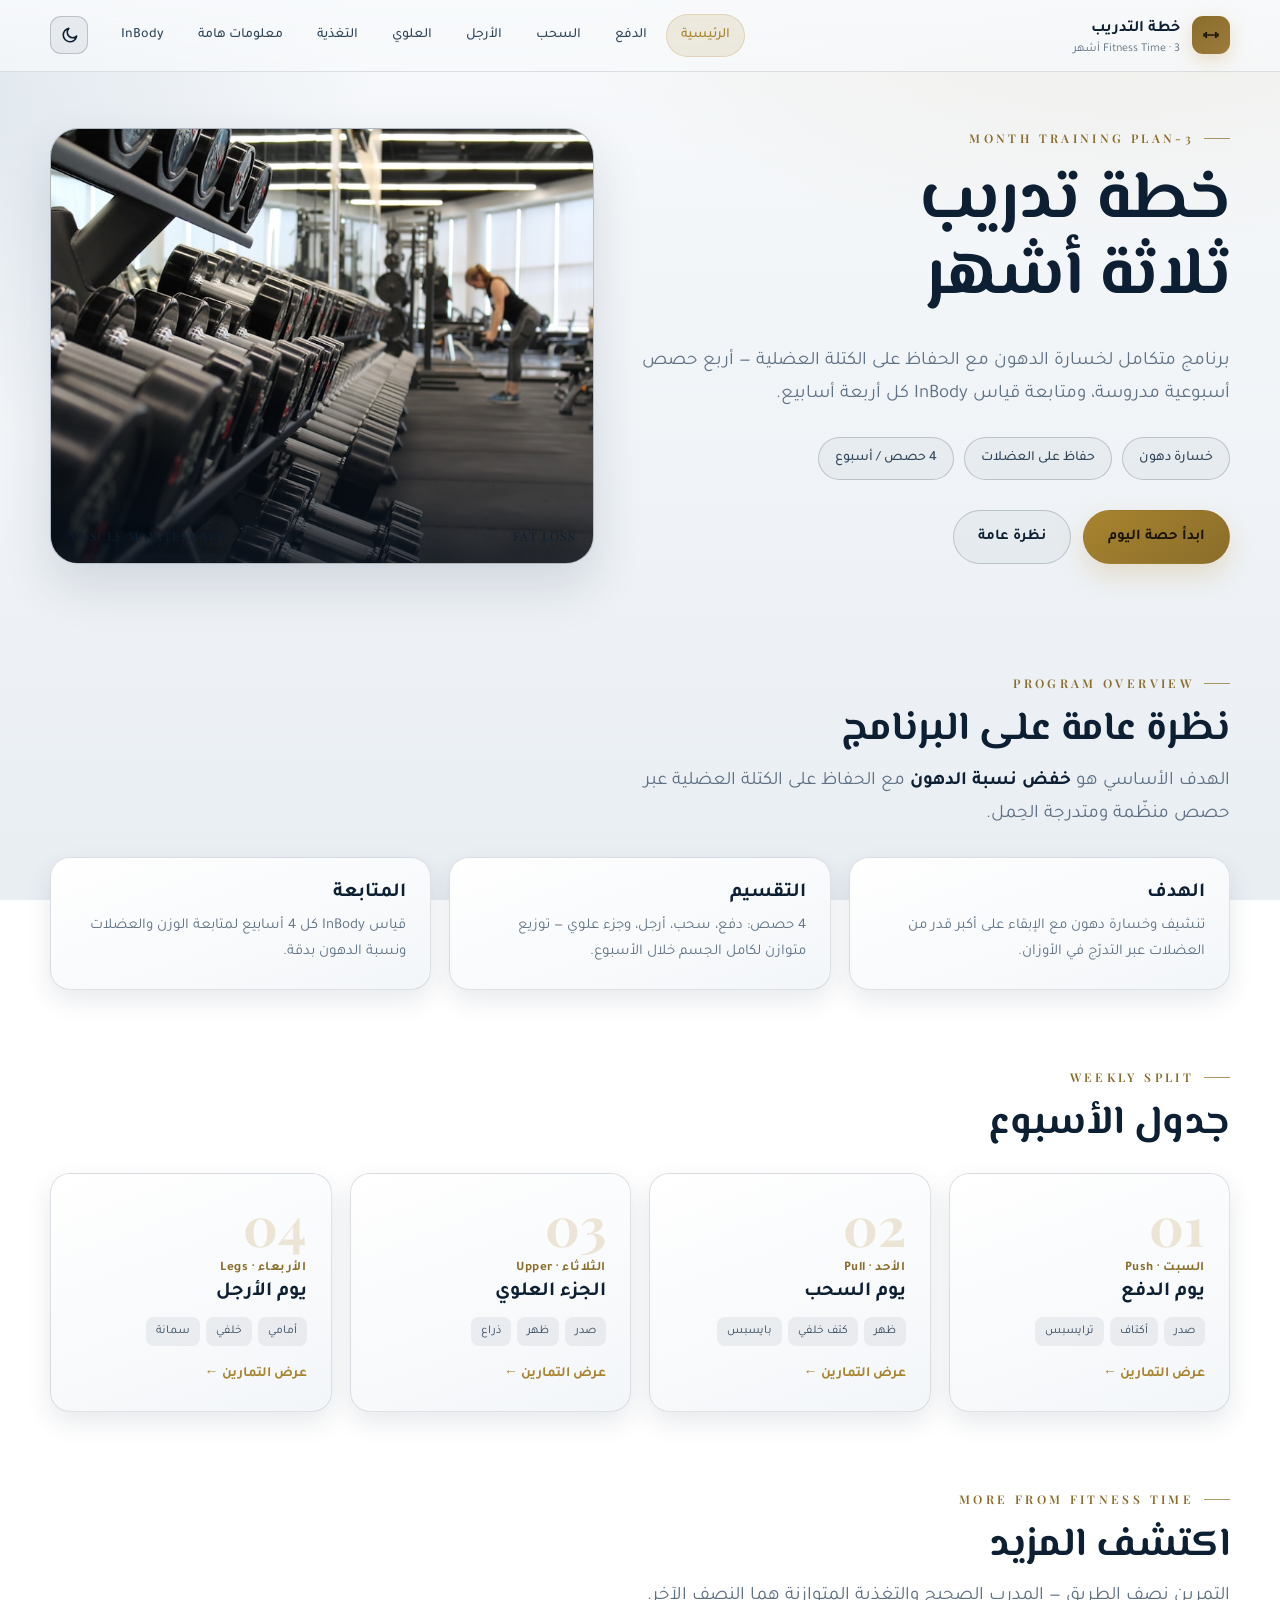
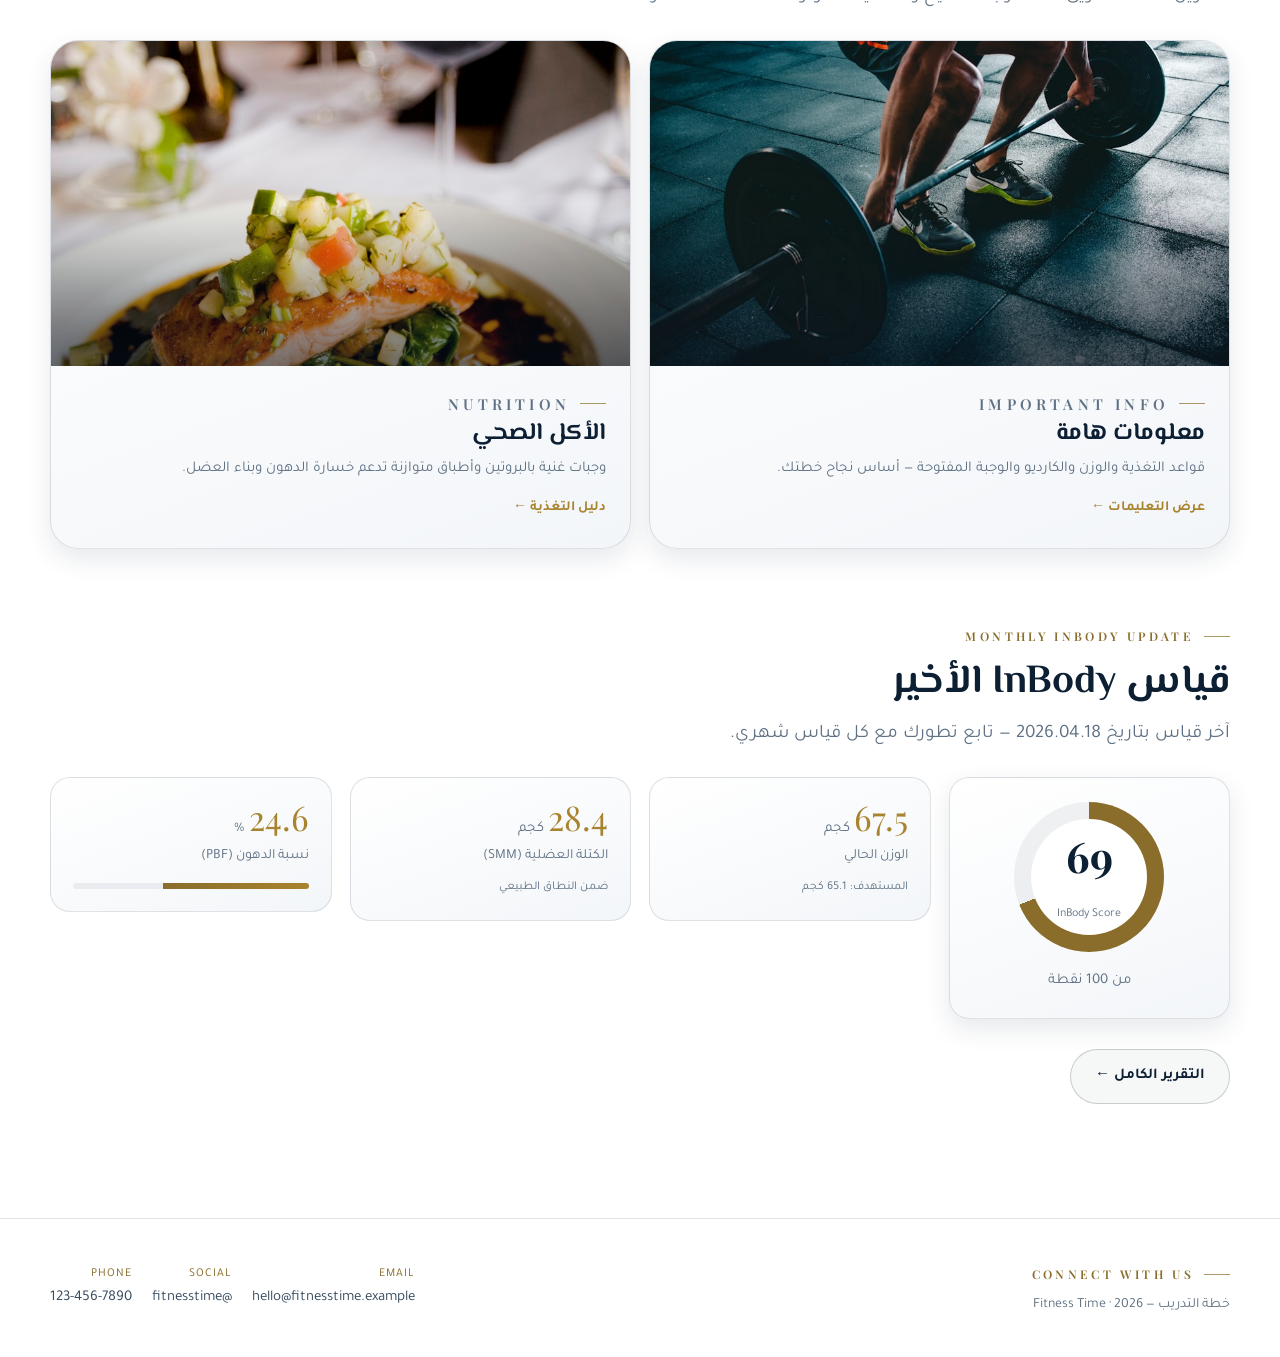
==== index.html @ 08c5e042 "Replace instructors page with "Important Info" + manual InBody entry - Remove instructors.html; add " ====
<!DOCTYPE html>
<html lang="ar" dir="rtl">
<head>
  <meta charset="UTF-8">
  <meta name="viewport" content="width=device-width, initial-scale=1.0">
  <title>خطة التدريب — 3 أشهر | Fitness Time</title>
  <meta name="description" content="خطة تدريب 3 أشهر لخسارة الدهون والحفاظ على العضلات — بوش، بُل، أرجل، علوي، مع متابعة InBody.">
  <meta name="theme-color" content="#0b1a2b">
  <link rel="icon" href="assets/icon.svg" type="image/svg+xml">
  <link rel="manifest" href="manifest.webmanifest">
  <link rel="apple-touch-icon" href="assets/icon.svg">
  <script>try{var t=JSON.parse(localStorage.getItem('theme'));if(t)document.documentElement.dataset.theme=t;}catch(e){}</script>
  <link rel="stylesheet" href="assets/styles.css">
</head>
<body>
  <!-- nav -->
  <header class="nav">
    <div class="wrap nav-in">
      <a class="brand" href="index.html">
        <span class="mark">
          <svg width="22" height="22" viewBox="0 0 512 512" fill="currentColor"><rect x="78" y="216" width="40" height="80" rx="12"/><rect x="122" y="186" width="44" height="140" rx="14"/><rect x="346" y="186" width="44" height="140" rx="14"/><rect x="394" y="216" width="40" height="80" rx="12"/><rect x="166" y="240" width="180" height="32" rx="16"/></svg>
        </span>
        <span>خطة التدريب<small>Fitness Time · 3 أشهر</small></span>
      </a>
      <nav class="nav-links">
        <a href="index.html">الرئيسية</a>
        <a href="push.html">الدفع</a>
        <a href="pull.html">السحب</a>
        <a href="legs.html">الأرجل</a>
        <a href="upper.html">العلوي</a>
        <a href="nutrition.html">التغذية</a>
        <a href="info.html">معلومات هامة</a>
        <a href="inbody.html">InBody</a>
      </nav>
      <button class="theme-toggle" id="themeToggle" type="button" aria-label="تبديل الوضع"></button>
    </div>
  </header>

  <!-- hero / cover -->
  <main>
    <section class="hero wrap">
      <div class="hero-grid">
        <div class="hero-copy" data-reveal>
          <p class="eyebrow">3-Month Training Plan</p>
          <h1 class="display">خطة تدريب<br>ثلاثة أشهر</h1>
          <p class="lead">برنامج متكامل لخسارة الدهون مع الحفاظ على الكتلة العضلية — أربع حصص أسبوعية مدروسة، ومتابعة قياس InBody كل أربعة أسابيع.</p>
          <div class="hero-tags">
            <span class="tag">خسارة دهون</span>
            <span class="tag">حفاظ على العضلات</span>
            <span class="tag">4 حصص / أسبوع</span>
          </div>
          <div class="hero-cta">
            <a class="btn btn-gold" href="push.html">ابدأ حصة اليوم</a>
            <a class="btn btn-ghost" href="#overview">نظرة عامة</a>
          </div>
        </div>
        <div class="frame photo-frame" data-reveal>
          <img src="assets/img/hero-gym.jpg" alt="صالة الأوزان الحرة" loading="eager" decoding="async">
          <div class="frame-cap"><span>FAT LOSS</span><span>MUSCLE MAINTENANCE</span></div>
        </div>
      </div>
    </section>

    <!-- program overview -->
    <section class="section wrap" id="overview">
      <p class="eyebrow" data-reveal>Program Overview</p>
      <h2 class="section-title" data-reveal>نظرة عامة على البرنامج</h2>
      <p class="lead" data-reveal>الهدف الأساسي هو <b style="color:var(--cream)">خفض نسبة الدهون</b> مع الحفاظ على الكتلة العضلية عبر حصص منظّمة ومتدرجة الحِمل.</p>
      <div class="cards c3" style="margin-top:26px">
        <div class="card" data-reveal>
          <h3>الهدف</h3>
          <p>تنشيف وخسارة دهون مع الإبقاء على أكبر قدر من العضلات عبر التدرّج في الأوزان.</p>
        </div>
        <div class="card" data-reveal>
          <h3>التقسيم</h3>
          <p>4 حصص: دفع، سحب، أرجل، وجزء علوي — توزيع متوازن لكامل الجسم خلال الأسبوع.</p>
        </div>
        <div class="card" data-reveal>
          <h3>المتابعة</h3>
          <p>قياس InBody كل 4 أسابيع لمتابعة الوزن والعضلات ونسبة الدهون بدقة.</p>
        </div>
      </div>
    </section>

    <!-- weekly schedule / day picker -->
    <section class="section wrap" id="days">
      <p class="eyebrow" data-reveal>Weekly Split</p>
      <h2 class="section-title" data-reveal>جدول الأسبوع</h2>
      <div class="cards c4" style="margin-top:26px">
        <a class="card day-card" href="push.html" data-reveal>
          <div class="num">01</div>
          <div class="when">السبت · Push</div>
          <h3>يوم الدفع</h3>
          <div class="focus"><span>صدر</span><span>أكتاف</span><span>ترايسبس</span></div>
          <div class="go">عرض التمارين ←</div>
        </a>
        <a class="card day-card" href="pull.html" data-reveal>
          <div class="num">02</div>
          <div class="when">الأحد · Pull</div>
          <h3>يوم السحب</h3>
          <div class="focus"><span>ظهر</span><span>كتف خلفي</span><span>بايسبس</span></div>
          <div class="go">عرض التمارين ←</div>
        </a>
        <a class="card day-card" href="upper.html" data-reveal>
          <div class="num">03</div>
          <div class="when">الثلاثاء · Upper</div>
          <h3>الجزء العلوي</h3>
          <div class="focus"><span>صدر</span><span>ظهر</span><span>ذراع</span></div>
          <div class="go">عرض التمارين ←</div>
        </a>
        <a class="card day-card" href="legs.html" data-reveal>
          <div class="num">04</div>
          <div class="when">الأربعاء · Legs</div>
          <h3>يوم الأرجل</h3>
          <div class="focus"><span>أمامي</span><span>خلفي</span><span>سمانة</span></div>
          <div class="go">عرض التمارين ←</div>
        </a>
      </div>
    </section>

    <!-- discover: important info + nutrition -->
    <section class="section wrap" id="discover">
      <p class="eyebrow" data-reveal>More from Fitness Time</p>
      <h2 class="section-title" data-reveal>اكتشف المزيد</h2>
      <p class="lead" data-reveal>التمرين نصف الطريق — المدرب الصحيح والتغذية المتوازنة هما النصف الآخر.</p>
      <div class="cards c2" style="margin-top:26px">
        <a class="feature" href="info.html" data-reveal>
          <div class="feature-img"><img src="assets/img/hero-weights.jpg" alt="معلومات هامة" loading="lazy" decoding="async"></div>
          <div class="feature-body">
            <p class="eyebrow">Important Info</p>
            <h3>معلومات هامة</h3>
            <p>قواعد التغذية والوزن والكارديو والوجبة المفتوحة — أساس نجاح خطتك.</p>
            <span class="go">عرض التعليمات ←</span>
          </div>
        </a>
        <a class="feature" href="nutrition.html" data-reveal>
          <div class="feature-img"><img src="assets/img/food-salmon.jpg" alt="التغذية الصحية" loading="lazy" decoding="async"></div>
          <div class="feature-body">
            <p class="eyebrow">Nutrition</p>
            <h3>الأكل الصحي</h3>
            <p>وجبات غنية بالبروتين وأطباق متوازنة تدعم خسارة الدهون وبناء العضل.</p>
            <span class="go">دليل التغذية ←</span>
          </div>
        </a>
      </div>
    </section>

    <!-- inbody summary -->
    <section class="section wrap" id="inbody">
      <p class="eyebrow" data-reveal>Monthly InBody Update</p>
      <h2 class="section-title" data-reveal>قياس InBody الأخير</h2>
      <p class="lead" data-reveal>آخر قياس بتاريخ 2026.04.18 — تابع تطورك مع كل قياس شهري.</p>
      <div class="cards c4" style="margin-top:26px; align-items:start">
        <div class="card score-card" data-reveal>
          <div class="score-ring" style="--p:69"><div><b>69</b><span>InBody Score</span></div></div>
          <p style="margin-top:4px">من 100 نقطة</p>
        </div>
        <div class="stat" data-reveal>
          <div class="v">67.5<small> كجم</small></div>
          <div class="k">الوزن الحالي</div>
          <div class="range">المستهدف: 65.1 كجم</div>
        </div>
        <div class="stat" data-reveal>
          <div class="v">28.4<small> كجم</small></div>
          <div class="k">الكتلة العضلية (SMM)</div>
          <div class="range">ضمن النطاق الطبيعي</div>
        </div>
        <div class="stat" data-reveal>
          <div class="v">24.6<small> %</small></div>
          <div class="k">نسبة الدهون (PBF)</div>
          <div class="bar"><i style="width:62%"></i></div>
        </div>
      </div>
      <div class="hero-cta" data-reveal><a class="btn btn-ghost" href="inbody.html">التقرير الكامل ←</a></div>
    </section>
  </main>

  <!-- footer / connect -->
  <footer class="footer">
    <div class="wrap footer-grid">
      <div>
        <p class="eyebrow" style="margin-bottom:8px">Connect with Us</p>
        <div class="muted">خطة التدريب — Fitness Time · 2026</div>
      </div>
      <div class="contact">
        <div><span>EMAIL</span>hello@fitnesstime.example</div>
        <div><span>SOCIAL</span>@fitnesstime</div>
        <div><span>PHONE</span>123-456-7890</div>
      </div>
    </div>
  </footer>

  <script src="assets/app.js" defer></script>
</body>
</html>
---- assets/styles.css ----
/* ==========================================================================
   3-Month Training Plan — shared theme
   Dark navy editorial style, imitating the source presentation.
   ========================================================================== */

@import url('https://fonts.googleapis.com/css2?family=Playfair+Display:wght@500;600;700&family=El+Messiri:wght@500;600;700&family=Tajawal:wght@300;400;500;700&display=swap');

:root {
  /* surfaces */
  --navy-900: #08111d;
  --navy-850: #0b1a2b;
  --navy-800: #0f2336;
  --navy-700: #163049;
  --navy-600: #1e3d59;
  /* ink */
  --cream:    #f5f0e6;
  --text:     #c7d3de;
  --muted:    #8597a8;
  /* accent */
  --gold:      #c9a96a;
  --gold-2:    #e3c789;
  --gold-soft: rgba(201,169,106,.14);
  --ok:        #5fbf8f;
  --down:      #e08aa0;
  /* lines + fx */
  --line:    rgba(255,255,255,.08);
  --line-2:  rgba(255,255,255,.14);
  --shadow:  0 24px 60px rgba(0,0,0,.45);
  --shadow-sm: 0 10px 30px rgba(0,0,0,.30);
  --radius:  20px;
  --radius-lg: 28px;
  /* themed semantic tokens — these flip in light mode */
  --bg:
    radial-gradient(1100px 600px at 88% -8%, rgba(201,169,106,.10), transparent 55%),
    radial-gradient(900px 700px at -6% 10%, rgba(30,61,89,.55), transparent 50%),
    linear-gradient(180deg, var(--navy-850) 0%, var(--navy-900) 100%);
  --nav-bg: linear-gradient(180deg, rgba(8,17,29,.92), rgba(8,17,29,.66));
  --surface: linear-gradient(160deg, rgba(22,48,73,.55), rgba(12,26,43,.55));
  --fill:      rgba(255,255,255,.05);
  --fill-soft: rgba(255,255,255,.03);
  --frame-bg:
    radial-gradient(120% 90% at 70% 10%, rgba(201,169,106,.22), transparent 55%),
    linear-gradient(160deg, #14304a 0%, #0a1623 70%);
  --frame-dot: rgba(255,255,255,.05);
  --ring-inner: var(--navy-800);
  --timer-bg: rgba(11,26,43,.95);
  /* type */
  --serif: 'Playfair Display', 'El Messiri', serif;
  --ar-display: 'El Messiri', 'Playfair Display', serif;
  --ar-body: 'Tajawal', 'Segoe UI', Tahoma, sans-serif;
  --maxw: 1180px;

  /* ---- light palette literals (single source; mapped below) ---- */
  --l-cream: #0d1f33;            /* headings / ink */
  --l-text:  #33485c;
  --l-muted: #5f7184;
  --l-gold:    #8a6d2b;          /* deepened gold — legible on white */
  --l-gold-2:  #a8842f;          /* mid gold — emphasis text + button fills */
  --l-gold-soft: rgba(168,132,47,.14);
  --l-ok:   #2f9e6a;
  --l-down: #c14e69;
  --l-line:   rgba(13,31,51,.12);
  --l-line-2: rgba(13,31,51,.20);
  --l-shadow:    0 22px 50px rgba(20,40,70,.14);
  --l-shadow-sm: 0 10px 26px rgba(20,40,70,.10);
  --l-bg:
    radial-gradient(1100px 600px at 88% -8%, rgba(168,132,47,.10), transparent 55%),
    radial-gradient(900px 700px at -6% 10%, rgba(120,150,180,.18), transparent 50%),
    linear-gradient(180deg, #f7f9fb 0%, #e9eef3 100%);
  --l-nav-bg: linear-gradient(180deg, rgba(247,249,251,.92), rgba(247,249,251,.70));
  --l-surface: linear-gradient(160deg, #ffffff, #f3f6f9);
  --l-fill:      rgba(13,31,51,.06);
  --l-fill-soft: rgba(13,31,51,.035);
  --l-frame-bg:
    radial-gradient(120% 90% at 70% 10%, rgba(168,132,47,.18), transparent 55%),
    linear-gradient(160deg, #e7edf3 0%, #d7e0ea 70%);
  --l-frame-dot: rgba(13,31,51,.06);
  --l-ring-inner: #ffffff;
  --l-timer-bg: rgba(255,255,255,.96);
}

/* ---------- Light theme -----------------------------------------------------
   Maps the --l-* literals onto the live tokens. Applied two ways:
   1) explicit user choice  → :root[data-theme="light"]
   2) system preference     → @media, but only when the user hasn't forced dark
   ------------------------------------------------------------------------- */
:root[data-theme="light"] {
  --cream: var(--l-cream); --text: var(--l-text); --muted: var(--l-muted);
  --gold: var(--l-gold); --gold-2: var(--l-gold-2); --gold-soft: var(--l-gold-soft);
  --ok: var(--l-ok); --down: var(--l-down);
  --line: var(--l-line); --line-2: var(--l-line-2);
  --shadow: var(--l-shadow); --shadow-sm: var(--l-shadow-sm);
  --bg: var(--l-bg); --nav-bg: var(--l-nav-bg); --surface: var(--l-surface);
  --fill: var(--l-fill); --fill-soft: var(--l-fill-soft);
  --frame-bg: var(--l-frame-bg); --frame-dot: var(--l-frame-dot);
  --ring-inner: var(--l-ring-inner); --timer-bg: var(--l-timer-bg);
}
@media (prefers-color-scheme: light) {
  :root:not([data-theme="dark"]) {
    --cream: var(--l-cream); --text: var(--l-text); --muted: var(--l-muted);
    --gold: var(--l-gold); --gold-2: var(--l-gold-2); --gold-soft: var(--l-gold-soft);
    --ok: var(--l-ok); --down: var(--l-down);
    --line: var(--l-line); --line-2: var(--l-line-2);
    --shadow: var(--l-shadow); --shadow-sm: var(--l-shadow-sm);
    --bg: var(--l-bg); --nav-bg: var(--l-nav-bg); --surface: var(--l-surface);
    --fill: var(--l-fill); --fill-soft: var(--l-fill-soft);
    --frame-bg: var(--l-frame-bg); --frame-dot: var(--l-frame-dot);
    --ring-inner: var(--l-ring-inner); --timer-bg: var(--l-timer-bg);
  }
}

* { box-sizing: border-box; }
html { scroll-behavior: smooth; }

body {
  margin: 0;
  font-family: var(--ar-body);
  color: var(--text);
  background: var(--bg);
  background-attachment: fixed;
  min-height: 100vh;
  line-height: 1.75;
  -webkit-font-smoothing: antialiased;
  text-rendering: optimizeLegibility;
}

a { color: var(--gold-2); text-decoration: none; }
img { max-width: 100%; display: block; }

.wrap { width: min(var(--maxw), calc(100% - 36px)); margin-inline: auto; }

/* ---------- Top navigation ------------------------------------------------ */
.nav {
  position: sticky; top: 0; z-index: 40;
  backdrop-filter: blur(14px);
  background: var(--nav-bg);
  border-bottom: 1px solid var(--line);
}
.nav-in { display: flex; align-items: center; gap: 18px; padding: 14px 0; }
.brand { display: flex; align-items: center; gap: 12px; font-weight: 700; color: var(--cream); }
.brand .mark {
  width: 38px; height: 38px; border-radius: 11px; flex: none;
  display: grid; place-items: center;
  background: linear-gradient(145deg, var(--gold), #9c7b3c);
  color: #1a1407; box-shadow: 0 6px 18px rgba(201,169,106,.35);
}
.brand small { display: block; font-weight: 400; color: var(--muted); font-size: 12px; line-height: 1; }
.nav-links { display: flex; gap: 4px; margin-inline-start: auto; flex-wrap: wrap; }
.nav-links a {
  color: var(--text); padding: 8px 14px; border-radius: 999px;
  font-size: 14px; font-weight: 500; transition: .2s; border: 1px solid transparent;
}
.nav-links a:hover { background: var(--fill); color: var(--cream); }
.nav-links a.active { background: var(--gold-soft); color: var(--gold-2); border-color: rgba(201,169,106,.35); }

/* theme toggle (light / dark) */
.theme-toggle {
  width: 38px; height: 38px; flex: none; border-radius: 11px;
  display: grid; place-items: center; cursor: pointer; padding: 0;
  border: 1px solid var(--line-2); background: var(--fill); color: var(--cream);
  transition: border-color .2s, color .2s, transform .15s;
}
.theme-toggle:hover { border-color: var(--gold); color: var(--gold); transform: translateY(-1px); }
.theme-toggle svg { width: 19px; height: 19px; }

/* ---------- Shared section primitives ------------------------------------- */
.eyebrow {
  font-family: var(--serif); letter-spacing: .28em; text-transform: uppercase;
  color: var(--gold); font-size: 12px; font-weight: 600; margin: 0 0 14px;
  display: inline-flex; align-items: center; gap: 10px;
}
.eyebrow::before { content: ""; width: 26px; height: 1px; background: var(--gold); opacity: .7; }

.serif { font-family: var(--serif); }

h1, h2, h3 { color: var(--cream); margin: 0; line-height: 1.12; font-weight: 700; }
.display {
  font-family: var(--ar-display);
  font-size: clamp(34px, 6vw, 68px);
  letter-spacing: -.01em;
}
.section-title { font-family: var(--ar-display); font-size: clamp(26px, 3.4vw, 40px); }

.lead { color: var(--muted); font-size: clamp(16px, 1.6vw, 19px); margin: 12px 0 0; max-width: 60ch; }

.section { padding: 64px 0; }
.section + .section { padding-top: 8px; }

/* ---------- Hero / cover -------------------------------------------------- */
.hero { padding: 56px 0 40px; }
.hero-grid { display: grid; grid-template-columns: 1.05fr .95fr; gap: 34px; align-items: stretch; }
.hero-copy { display: flex; flex-direction: column; justify-content: center; }
.hero h1 { margin-bottom: 18px; }
.hero-tags { display: flex; flex-wrap: wrap; gap: 10px; margin-top: 26px; }
.tag {
  padding: 8px 16px; border-radius: 999px; border: 1px solid var(--line-2);
  background: var(--fill-soft); color: var(--text); font-size: 14px; font-weight: 500;
}
.hero-cta { display: flex; flex-wrap: wrap; gap: 12px; margin-top: 30px; }

/* decorative "photo" frame built from gradients + svg (offline-safe) */
.frame {
  position: relative; border-radius: var(--radius-lg); overflow: hidden;
  border: 1px solid var(--line-2);
  background: var(--frame-bg);
  box-shadow: var(--shadow);
  min-height: 340px; display: grid; place-items: center; isolation: isolate;
}
.frame::after {
  content: ""; position: absolute; inset: 0;
  background-image: radial-gradient(var(--frame-dot) 1px, transparent 1px);
  background-size: 22px 22px; opacity: .5; z-index: -1;
}
.frame .glyph { width: 58%; max-width: 320px; opacity: .9; filter: drop-shadow(0 12px 30px rgba(0,0,0,.5)); }
.frame .frame-cap {
  position: absolute; inset-inline: 18px; bottom: 16px; display: flex; justify-content: space-between;
  font-family: var(--serif); letter-spacing: .12em; font-size: 12px; color: var(--muted);
  z-index: 2;
}
/* real-photo hero frame (screenshot style) */
.photo-frame { padding: 0; }
.photo-frame img { width: 100%; height: 100%; min-height: 340px; object-fit: cover; }
.photo-frame::before {
  content: ""; position: absolute; inset: 0; z-index: 1; pointer-events: none;
  background: linear-gradient(180deg, rgba(8,17,29,0) 45%, rgba(8,17,29,.78) 100%);
}
.photo-frame .frame-cap span { color: var(--cream); text-shadow: 0 2px 12px rgba(0,0,0,.6); }

.btn {
  display: inline-flex; align-items: center; gap: 9px; padding: 13px 24px; border-radius: 999px;
  font-weight: 700; font-family: var(--ar-body); font-size: 15px; cursor: pointer; border: 1px solid transparent;
  transition: transform .15s, box-shadow .2s, background .2s; text-align: center;
}
.btn:hover { transform: translateY(-2px); }
.btn-gold { background: linear-gradient(145deg, var(--gold-2), var(--gold)); color: #1a1407; box-shadow: 0 12px 26px rgba(201,169,106,.30); }
.btn-ghost { background: var(--fill-soft); color: var(--cream); border-color: var(--line-2); }
.btn-ghost:hover { background: var(--fill); }

/* ---------- Generic cards ------------------------------------------------- */
.cards { display: grid; gap: 18px; }
.cards.c2 { grid-template-columns: repeat(2, 1fr); }
.cards.c3 { grid-template-columns: repeat(3, 1fr); }
.cards.c4 { grid-template-columns: repeat(4, 1fr); }

.card {
  background: var(--surface);
  border: 1px solid var(--line); border-radius: var(--radius); padding: 24px;
  box-shadow: var(--shadow-sm); transition: border-color .2s, transform .2s;
}
.card:hover { border-color: var(--line-2); transform: translateY(-3px); }
.card h3 { font-size: 20px; margin-bottom: 8px; color: var(--cream); }
.card p { margin: 0; color: var(--muted); font-size: 15px; }

/* day picker cards on home */
.day-card { display: block; position: relative; overflow: hidden; }
.day-card .num {
  font-family: var(--serif); font-size: 54px; color: rgba(201,169,106,.28);
  line-height: 1; font-weight: 700; margin-bottom: 6px;
}
.day-card .when { color: var(--gold); font-size: 13px; font-weight: 700; letter-spacing: .04em; }
.day-card .focus { display: flex; gap: 6px; flex-wrap: wrap; margin-top: 14px; }
.day-card .focus span { font-size: 12px; color: var(--text); background: var(--fill); padding: 4px 10px; border-radius: 8px; }
.day-card .go { margin-top: 16px; color: var(--gold-2); font-weight: 700; font-size: 14px; }

/* ---------- Exercise list (workout pages) -------------------------------- */
.workout-head { display: grid; grid-template-columns: 1.1fr .9fr; gap: 30px; align-items: end; padding: 40px 0 8px; }
.kpis { display: flex; gap: 22px; flex-wrap: wrap; }
.kpi { }
.kpi b { display: block; font-family: var(--serif); font-size: 40px; color: var(--gold-2); line-height: 1; }
.kpi span { color: var(--muted); font-size: 13px; }

.exlist { display: grid; gap: 16px; margin-top: 26px; }
.ex {
  display: grid; grid-template-columns: auto auto 1fr auto; gap: 20px; align-items: center;
  background: var(--surface);
  border: 1px solid var(--line); border-radius: var(--radius); padding: 20px 22px;
  transition: border-color .2s, background .2s;
}
.ex:hover { border-color: rgba(201,169,106,.3); }
.ex.done { border-color: rgba(95,191,143,.4); background: linear-gradient(160deg, rgba(95,191,143,.14), transparent 60%), var(--surface); }
.ex-num { font-family: var(--serif); font-size: 30px; font-weight: 700; color: var(--gold); width: 46px; text-align: center; }
/* explicit placement keeps the layout correct before JS injects .ex-preview */
.ex-body { grid-column: 3; }
.ex-side { grid-column: 4; }
.ex-body h3 { font-size: 21px; }
.ex-meta { display: flex; gap: 8px; flex-wrap: wrap; margin-top: 10px; }
.chip {
  font-size: 13px; color: var(--text); background: var(--fill);
  border: 1px solid var(--line); padding: 5px 11px; border-radius: 9px;
}
.chip b { color: var(--cream); font-weight: 700; }
.ex-links { display: flex; gap: 8px; flex-wrap: wrap; margin-top: 12px; }
.ex-link {
  display: inline-flex; align-items: center; gap: 7px; font-size: 13px; font-weight: 700;
  color: var(--gold-2); padding: 6px 12px; border: 1px solid rgba(201,169,106,.3);
  border-radius: 999px; transition: .2s;
}
.ex-link:hover { background: var(--gold-soft); }
.ex-side { display: flex; flex-direction: column; align-items: center; gap: 10px; }
.sets { display: flex; gap: 6px; }
.set-dot {
  width: 30px; height: 30px; border-radius: 9px; border: 1px solid var(--line-2);
  background: var(--fill-soft); color: var(--muted); font-size: 13px; font-weight: 700;
  display: grid; place-items: center; cursor: pointer; transition: .15s; user-select: none;
}
.set-dot:hover { border-color: var(--gold); color: var(--cream); }
.set-dot.on { background: linear-gradient(145deg, var(--gold-2), var(--gold)); color: #1a1407; border-color: transparent; }
.ex-side small { color: var(--muted); font-size: 11px; }

/* ---------- Exercise animation preview ---------------------------------- */
.ex-preview {
  grid-column: 2; align-self: center;
  width: 96px; height: 96px; flex: none;
  border-radius: 14px; overflow: hidden;
  border: 1px solid var(--line);
  background: var(--fill);
  position: relative;
}
.ex-preview-img {
  width: 100%; height: 100%; object-fit: cover; display: block;
  opacity: 0; transition: opacity .35s;
}
.ex-preview-img.loaded  { opacity: 1; }
.ex-preview-img.hidden  { display: none; }
.ex-preview-skeleton {
  position: absolute; inset: 0;
  background: linear-gradient(90deg, var(--fill) 0%, var(--fill-soft) 45%, var(--fill) 90%);
  background-size: 200% 100%;
  animation: ex-shimmer 1.6s ease-in-out infinite;
}
.ex-preview-skeleton.hidden { display: none; }
@keyframes ex-shimmer {
  0%   { background-position: 200% 0; }
  100% { background-position: -200% 0; }
}
.ex-preview-fallback {
  position: absolute; inset: 0;
  display: none; flex-direction: column; align-items: center; justify-content: center;
  gap: 5px; color: var(--muted); font-size: 10px;
  font-family: var(--ar-body); text-align: center; padding: 4px; line-height: 1.3;
}
.ex-preview-fallback svg { width: 28px; height: 28px; opacity: .35; }
.ex-preview-fallback.visible { display: flex; }
@media (prefers-reduced-motion: reduce) {
  .ex-preview-skeleton { animation: none; }
  .ex-preview-img { transition: none; }
}

/* per-exercise weight log (progress tracing) */
.ex-weight { display: flex; align-items: center; gap: 12px; flex-wrap: wrap; margin-top: 14px; }
.w-field {
  display: inline-flex; align-items: center; gap: 6px;
  background: var(--fill); border: 1px solid var(--line-2); border-radius: 11px; padding: 4px 12px;
  transition: border-color .2s;
}
.w-field:focus-within { border-color: var(--gold); }
.w-input {
  width: 60px; border: none; background: transparent; color: var(--cream);
  font-family: var(--serif); font-size: 21px; font-weight: 700; text-align: center;
  -moz-appearance: textfield; appearance: textfield;
}
.w-input::-webkit-outer-spin-button, .w-input::-webkit-inner-spin-button { -webkit-appearance: none; margin: 0; }
.w-input:focus { outline: none; }
.w-input::placeholder { color: var(--muted); opacity: .6; }
.w-unit { color: var(--muted); font-size: 13px; font-weight: 700; }
.w-stat { font-size: 12.5px; color: var(--muted); white-space: nowrap; }
.w-stat b { color: var(--text); font-weight: 700; }
.w-delta { font-size: 12.5px; font-weight: 700; white-space: nowrap; }
.w-delta.up { color: var(--ok); }
.w-delta.down { color: var(--down); }

/* progress bar */
.progress-wrap { display: flex; align-items: center; gap: 14px; margin: 22px 0 4px; }
.progress { flex: 1; height: 10px; border-radius: 999px; background: var(--fill); overflow: hidden; border: 1px solid var(--line); }
.progress > i { display: block; height: 100%; width: 0; background: linear-gradient(90deg, var(--gold), var(--gold-2)); transition: width .35s ease; }
.progress-label { font-size: 14px; color: var(--muted); white-space: nowrap; }
.progress-label b { color: var(--gold-2); }

/* notes panel */
.panel {
  background: var(--surface);
  border: 1px solid var(--line); border-radius: var(--radius-lg); padding: 28px 30px; margin-top: 26px;
}
.panel h2 { font-family: var(--ar-display); font-size: 24px; margin-bottom: 14px; }
.note-list { margin: 0; padding-inline-start: 4px; list-style: none; display: grid; gap: 12px; }
.note-list li { position: relative; padding-inline-start: 26px; color: var(--text); }
.note-list li::before {
  content: ""; position: absolute; inset-inline-start: 0; top: 11px; width: 10px; height: 10px;
  border-radius: 3px; background: var(--gold); transform: rotate(45deg);
}

/* ---------- InBody stats -------------------------------------------------- */
.score-card { text-align: center; display: grid; place-items: center; gap: 6px; }
.score-ring {
  --p: 69; width: 150px; height: 150px; border-radius: 50%;
  background: conic-gradient(var(--gold) calc(var(--p) * 1%), var(--fill) 0);
  display: grid; place-items: center; margin-bottom: 6px;
}
.score-ring > div { width: 116px; height: 116px; border-radius: 50%; background: var(--ring-inner); display: grid; place-items: center; line-height: 1; }
.score-ring b { font-family: var(--serif); font-size: 42px; color: var(--cream); }
.score-ring span { font-size: 12px; color: var(--muted); }

.stat {
  background: var(--surface);
  border: 1px solid var(--line); border-radius: var(--radius); padding: 22px;
}
.stat .v { font-family: var(--serif); font-size: 34px; color: var(--gold-2); line-height: 1; }
.stat .v small { font-size: 15px; color: var(--muted); font-family: var(--ar-body); }
.stat .k { color: var(--muted); font-size: 14px; margin-top: 8px; }
.stat .bar { height: 6px; border-radius: 999px; background: var(--fill); margin-top: 14px; overflow: hidden; }
.stat .bar > i { display: block; height: 100%; background: linear-gradient(90deg, var(--gold), var(--gold-2)); }
.stat .range { font-size: 12px; color: var(--muted); margin-top: 8px; }

/* ---------- Rest timer (floating) ---------------------------------------- */
.timer {
  position: fixed; inset-inline-end: 22px; bottom: 22px; z-index: 60;
  width: 230px; background: var(--timer-bg); backdrop-filter: blur(12px);
  border: 1px solid var(--line-2); border-radius: 18px; box-shadow: var(--shadow);
  padding: 16px; transform: translateY(140%); transition: transform .35s cubic-bezier(.2,.8,.2,1);
}
.timer.open { transform: translateY(0); }
.timer .t-head { display: flex; justify-content: space-between; align-items: center; color: var(--muted); font-size: 12px; }
.timer .t-time { font-family: var(--serif); font-size: 46px; text-align: center; color: var(--cream); margin: 4px 0 10px; letter-spacing: .02em; }
.timer .t-time.warn { color: var(--gold-2); }
.timer .t-row { display: flex; gap: 8px; }
.timer .t-row button { flex: 1; padding: 9px; border-radius: 11px; border: 1px solid var(--line-2); background: var(--fill); color: var(--cream); cursor: pointer; font-weight: 700; font-size: 13px; }
.timer .t-row button:hover { background: var(--fill-soft); border-color: var(--gold); }
.timer .t-presets { display: flex; gap: 6px; margin-top: 8px; }
.timer .t-presets button { flex: 1; padding: 7px 0; font-size: 12px; border-radius: 9px; border: 1px solid var(--line); background: transparent; color: var(--muted); cursor: pointer; }
.timer .t-presets button:hover { color: var(--cream); border-color: var(--gold); }
.timer .t-close { background: none; border: none; color: var(--muted); cursor: pointer; font-size: 18px; line-height: 1; }

.timer-fab {
  position: fixed; inset-inline-end: 22px; bottom: 22px; z-index: 55;
  width: 56px; height: 56px; border-radius: 50%; border: none; cursor: pointer;
  background: linear-gradient(145deg, var(--gold-2), var(--gold)); color: #1a1407;
  box-shadow: 0 14px 30px rgba(201,169,106,.4); display: grid; place-items: center;
  transition: transform .15s;
}
.timer-fab:hover { transform: scale(1.06); }

/* ---------- Footer -------------------------------------------------------- */
.footer { border-top: 1px solid var(--line); margin-top: 50px; padding: 40px 0; }
.footer-grid { display: flex; justify-content: space-between; gap: 24px; flex-wrap: wrap; align-items: center; }
.footer .muted { color: var(--muted); font-size: 14px; }
.footer .contact { display: flex; gap: 20px; flex-wrap: wrap; }
.footer .contact div span { display: block; color: var(--gold); font-size: 12px; letter-spacing: .08em; }
.footer .contact div { color: var(--text); font-size: 15px; }

/* ---------- Reveal on scroll --------------------------------------------- */
[data-reveal] { opacity: 0; transform: translateY(18px); transition: opacity .6s, transform .6s; }
[data-reveal].in { opacity: 1; transform: none; }

/* ---------- Feature cards (home → instructors / nutrition) --------------- */
.feature {
  display: block; border-radius: var(--radius-lg); overflow: hidden;
  border: 1px solid var(--line); background: var(--surface);
  box-shadow: var(--shadow-sm); transition: border-color .2s, transform .2s;
}
.feature:hover { border-color: rgba(201,169,106,.4); transform: translateY(-3px); }
.feature-img { position: relative; aspect-ratio: 16 / 9; overflow: hidden; }
.feature-img img { width: 100%; height: 100%; object-fit: cover; transition: transform .5s ease; }
.feature:hover .feature-img img { transform: scale(1.05); }
.feature-img::after {
  content: ""; position: absolute; inset: 0;
  background: linear-gradient(180deg, rgba(8,17,29,0) 50%, rgba(8,17,29,.55) 100%);
}
.feature-body { padding: 22px 24px 26px; }
.feature-body h3 { font-family: var(--ar-display); font-size: 24px; margin: 4px 0 8px; }
.feature-body p { margin: 0; color: var(--muted); font-size: 15px; }
.feature-body .go { display: inline-block; margin-top: 14px; color: var(--gold-2); font-weight: 700; font-size: 14px; }

/* ---------- Instructors / coaches ---------------------------------------- */
.coach-grid { display: grid; grid-template-columns: repeat(2, 1fr); gap: 20px; margin-top: 28px; }
.coach {
  display: flex; flex-direction: column; overflow: hidden;
  border: 1px solid var(--line); border-radius: var(--radius-lg);
  background: var(--surface); box-shadow: var(--shadow-sm);
  transition: border-color .2s, transform .2s;
}
.coach:hover { border-color: rgba(201,169,106,.4); transform: translateY(-3px); }
.coach-photo { position: relative; aspect-ratio: 5 / 4; overflow: hidden; }
.coach-photo img { width: 100%; height: 100%; object-fit: cover; transition: transform .5s ease; }
.coach:hover .coach-photo img { transform: scale(1.05); }
.coach-photo::after {
  content: ""; position: absolute; inset: 0;
  background: linear-gradient(180deg, rgba(8,17,29,0) 55%, rgba(8,17,29,.7) 100%);
}
.coach-tag {
  position: absolute; inset-block-start: 14px; inset-inline-start: 14px; z-index: 2;
  font-size: 12px; font-weight: 700; color: #1a1407; padding: 5px 12px; border-radius: 999px;
  background: linear-gradient(145deg, var(--gold-2), var(--gold)); box-shadow: 0 6px 16px rgba(201,169,106,.35);
}
.coach-body { padding: 20px 22px 24px; }
.coach-body h3 { font-size: 22px; }
.coach-role { color: var(--gold); font-weight: 700; font-size: 13.5px; margin: 6px 0 10px; }
.coach-body p { margin: 0; color: var(--muted); font-size: 14.5px; }
.coach-stats { display: flex; gap: 16px; flex-wrap: wrap; margin-top: 16px; padding-top: 14px; border-top: 1px solid var(--line); }
.coach-stats span { font-size: 12.5px; color: var(--muted); }
.coach-stats b { display: block; font-family: var(--serif); font-size: 19px; color: var(--gold-2); line-height: 1.1; }

/* ---------- Nutrition / meals -------------------------------------------- */
.meal-grid { display: grid; grid-template-columns: repeat(3, 1fr); gap: 20px; margin-top: 28px; }
.meal {
  display: flex; flex-direction: column; overflow: hidden;
  border: 1px solid var(--line); border-radius: var(--radius); background: var(--surface);
  box-shadow: var(--shadow-sm); transition: border-color .2s, transform .2s;
}
.meal:hover { border-color: rgba(201,169,106,.4); transform: translateY(-3px); }
.meal-img { position: relative; aspect-ratio: 4 / 3; overflow: hidden; }
.meal-img img { width: 100%; height: 100%; object-fit: cover; transition: transform .5s ease; }
.meal:hover .meal-img img { transform: scale(1.05); }
.meal-kcal {
  position: absolute; inset-block-start: 12px; inset-inline-end: 12px; z-index: 2;
  font-size: 12px; font-weight: 700; color: var(--cream);
  background: rgba(8,17,29,.7); backdrop-filter: blur(6px);
  padding: 5px 11px; border-radius: 999px; border: 1px solid var(--line-2);
}
.meal-body { padding: 18px 20px 20px; flex: 1; display: flex; flex-direction: column; }
.meal-body h3 { font-size: 19px; }
.meal-body p { margin: 8px 0 0; color: var(--muted); font-size: 14px; flex: 1; }
.macros { display: flex; gap: 8px; margin-top: 16px; }
.macro {
  flex: 1; text-align: center; font-size: 11.5px; color: var(--muted);
  padding: 8px 4px; border-radius: 11px; border: 1px solid var(--line); background: var(--fill-soft);
}
.macro b { display: block; font-family: var(--serif); font-size: 17px; color: var(--cream); line-height: 1.15; margin-bottom: 2px; }
.macro.p b { color: #6fd3a3; }
.macro.c b { color: var(--gold-2); }
.macro.f b { color: #e0a878; }

/* daily plan split panel */
.diet-plan { display: grid; grid-template-columns: 1.3fr .7fr; gap: 28px; align-items: center; }
.diet-copy h2 { font-family: var(--ar-display); font-size: 24px; margin-bottom: 14px; }
.diet-photo { border-radius: var(--radius); overflow: hidden; aspect-ratio: 1 / 1; border: 1px solid var(--line-2); }
.diet-photo img { width: 100%; height: 100%; object-fit: cover; }

/* ---------- Info page: profile strip ------------------------------------- */
.profile-strip {
  display: grid; grid-template-columns: 260px 1fr; gap: 0; margin-top: 28px;
  border: 1px solid var(--line); border-radius: var(--radius-lg); overflow: hidden;
  background: var(--surface); box-shadow: var(--shadow-sm);
}
.profile-photo { position: relative; min-height: 200px; overflow: hidden; }
.profile-photo img { width: 100%; height: 100%; object-fit: cover; position: absolute; inset: 0; }
.profile-photo::after { content: ""; position: absolute; inset: 0; background: linear-gradient(90deg, rgba(8,17,29,.55), rgba(8,17,29,.1)); }
.profile-body { padding: 26px 30px; display: flex; flex-direction: column; justify-content: center; }
.profile-body h2 { font-family: var(--ar-display); font-size: 30px; margin: 4px 0 18px; }
.profile-stats { display: flex; flex-wrap: wrap; gap: 28px; }
.profile-stats div { }
.profile-stats b { display: block; font-family: var(--serif); font-size: 30px; color: var(--gold-2); line-height: 1.1; }
.profile-stats b small { font-size: 14px; color: var(--muted); font-family: var(--ar-body); }
.profile-stats span { font-size: 13px; color: var(--muted); }

/* ---------- Info page: tips grid ----------------------------------------- */
.tip-grid { display: grid; grid-template-columns: repeat(3, 1fr); gap: 18px; margin-top: 26px; }
.tip {
  position: relative; padding: 24px 22px 22px;
  border: 1px solid var(--line); border-radius: var(--radius); background: var(--surface);
  box-shadow: var(--shadow-sm); transition: border-color .2s, transform .2s; overflow: hidden;
}
.tip:hover { border-color: rgba(201,169,106,.4); transform: translateY(-3px); }
.tip-no {
  position: absolute; inset-block-start: 14px; inset-inline-start: 18px;
  font-family: var(--serif); font-size: 30px; font-weight: 700; color: rgba(201,169,106,.22); line-height: 1;
}
.tip-ic {
  width: 50px; height: 50px; border-radius: 14px; display: grid; place-items: center; margin-bottom: 16px;
  background: var(--gold-soft); border: 1px solid rgba(201,169,106,.3); color: var(--gold-2);
}
.tip-ic svg { width: 26px; height: 26px; }
.tip h3 { font-size: 18px; margin-bottom: 8px; }
.tip p { margin: 0; color: var(--muted); font-size: 14.5px; line-height: 1.7; }
.tip p b { color: var(--text); font-weight: 700; }

/* ---------- Info page: weekly split + golden tip ------------------------- */
.week-split { display: grid; gap: 8px; margin-top: 6px; }
.day {
  display: flex; justify-content: space-between; align-items: center;
  padding: 11px 16px; border-radius: 12px; border: 1px solid var(--line); background: var(--fill-soft);
}
.day span { color: var(--muted); font-size: 14px; }
.day b { font-size: 14.5px; color: var(--text); }
.day.on { border-color: rgba(201,169,106,.32); background: var(--gold-soft); }
.day.on b { color: var(--gold-2); }
.day.off { opacity: .7; }
.golden-tip { display: flex; flex-direction: column; }
.golden-tip h2 { font-family: var(--ar-display); font-size: 24px; margin-bottom: 12px; }
.golden-tip p { color: var(--muted); font-size: 15px; line-height: 1.8; margin: 0; }

/* ---------- InBody: editable manual fields ------------------------------- */
.ib {
  cursor: text; outline: none; border-radius: 5px; padding: 0 3px;
  border-bottom: 1px dashed rgba(201,169,106,.5); transition: background .15s, border-color .15s;
  unicode-bidi: plaintext;
}
.ib:hover { border-bottom-color: var(--gold); }
.ib:focus { background: var(--gold-soft); border-bottom-style: solid; border-bottom-color: var(--gold); }
.ib-hint {
  display: inline-flex; align-items: center; gap: 8px; margin-top: 10px;
  color: var(--muted); font-size: 13px;
}
.ib-hint svg { width: 15px; height: 15px; color: var(--gold); }
#ibSave { padding: 10px 20px; font-size: 14px; }

/* ---------- Responsive ---------------------------------------------------- */
@media (max-width: 920px) {
  .coach-grid { grid-template-columns: 1fr; }
  .tip-grid { grid-template-columns: repeat(2, 1fr); }
  .profile-strip { grid-template-columns: 1fr; }
  .profile-photo { min-height: 160px; }
  .meal-grid { grid-template-columns: repeat(2, 1fr); }
  .diet-plan { grid-template-columns: 1fr; }
  .diet-photo { aspect-ratio: 16 / 9; }
  .hero-grid, .workout-head { grid-template-columns: 1fr; }
  .cards.c4 { grid-template-columns: repeat(2, 1fr); }
  .cards.c3 { grid-template-columns: 1fr; }
}
@media (max-width: 620px) {
  .nav-links { display: none; }
  .theme-toggle { margin-inline-start: auto; }
  .cards.c2, .cards.c4 { grid-template-columns: 1fr; }
  .meal-grid { grid-template-columns: 1fr; }
  .tip-grid { grid-template-columns: 1fr; }
  .profile-stats { gap: 18px; }
  .ex { grid-template-columns: auto auto 1fr; }
  .ex-body { grid-column: 3; }
  .ex-side { grid-column: 1 / -1; flex-direction: row; justify-content: space-between; border-top: 1px solid var(--line); padding-top: 14px; margin-top: 4px; }
  .ex-preview { width: 64px; height: 64px; }
  .section { padding: 44px 0; }
}

/* ---------- Print --------------------------------------------------------- */
@media print {
  body { background: #fff; color: #111; }
  .nav, .timer, .timer-fab, .hero-cta, [data-reveal] { opacity: 1 !important; transform: none !important; }
  .timer, .timer-fab, .theme-toggle, .ex-preview { display: none !important; }
  .ex { grid-template-columns: auto 1fr auto; }
  .ex-body { grid-column: 2; }
  .ex-side { grid-column: 3; }
  .card, .ex, .panel, .stat, .w-field { box-shadow: none; border-color: #ccc; background: #fff; }
  h1,h2,h3,.display,.kpi b,.ex-num,.w-input,.w-stat b { color: #111; }
}
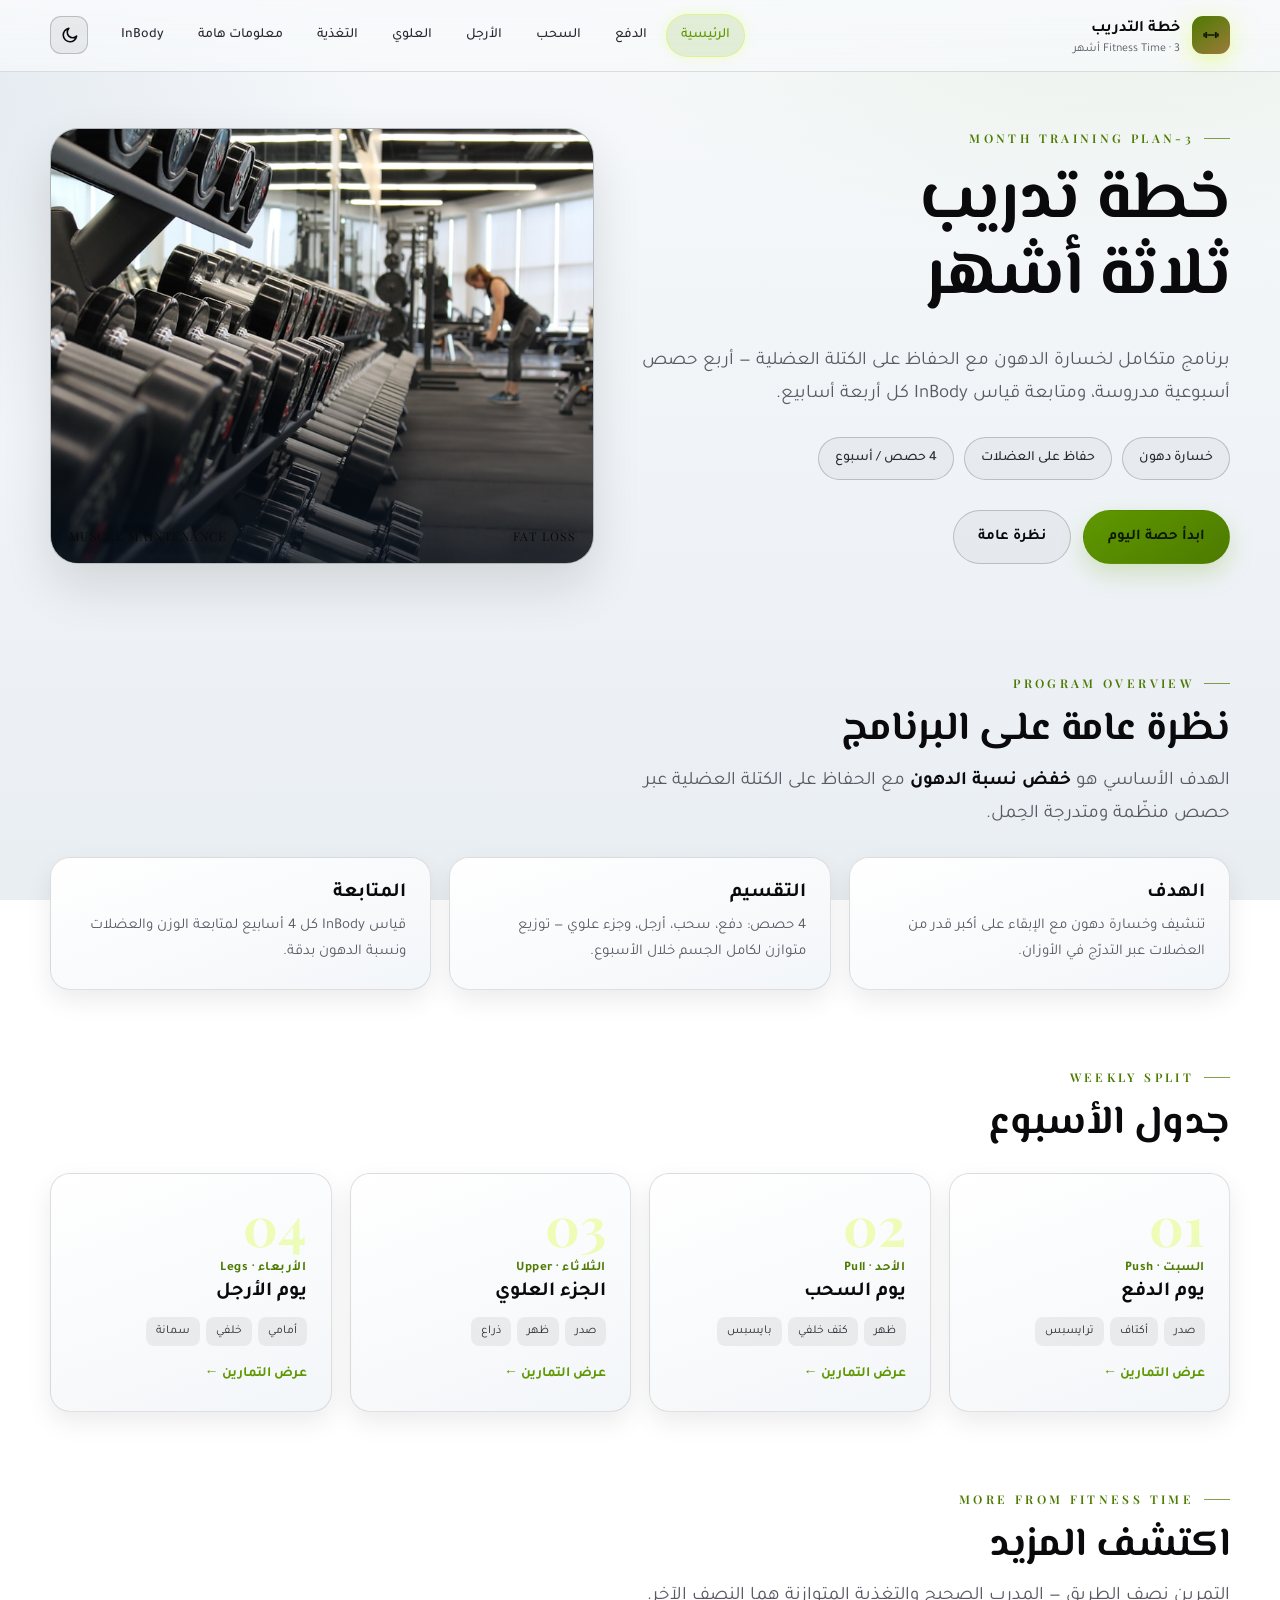
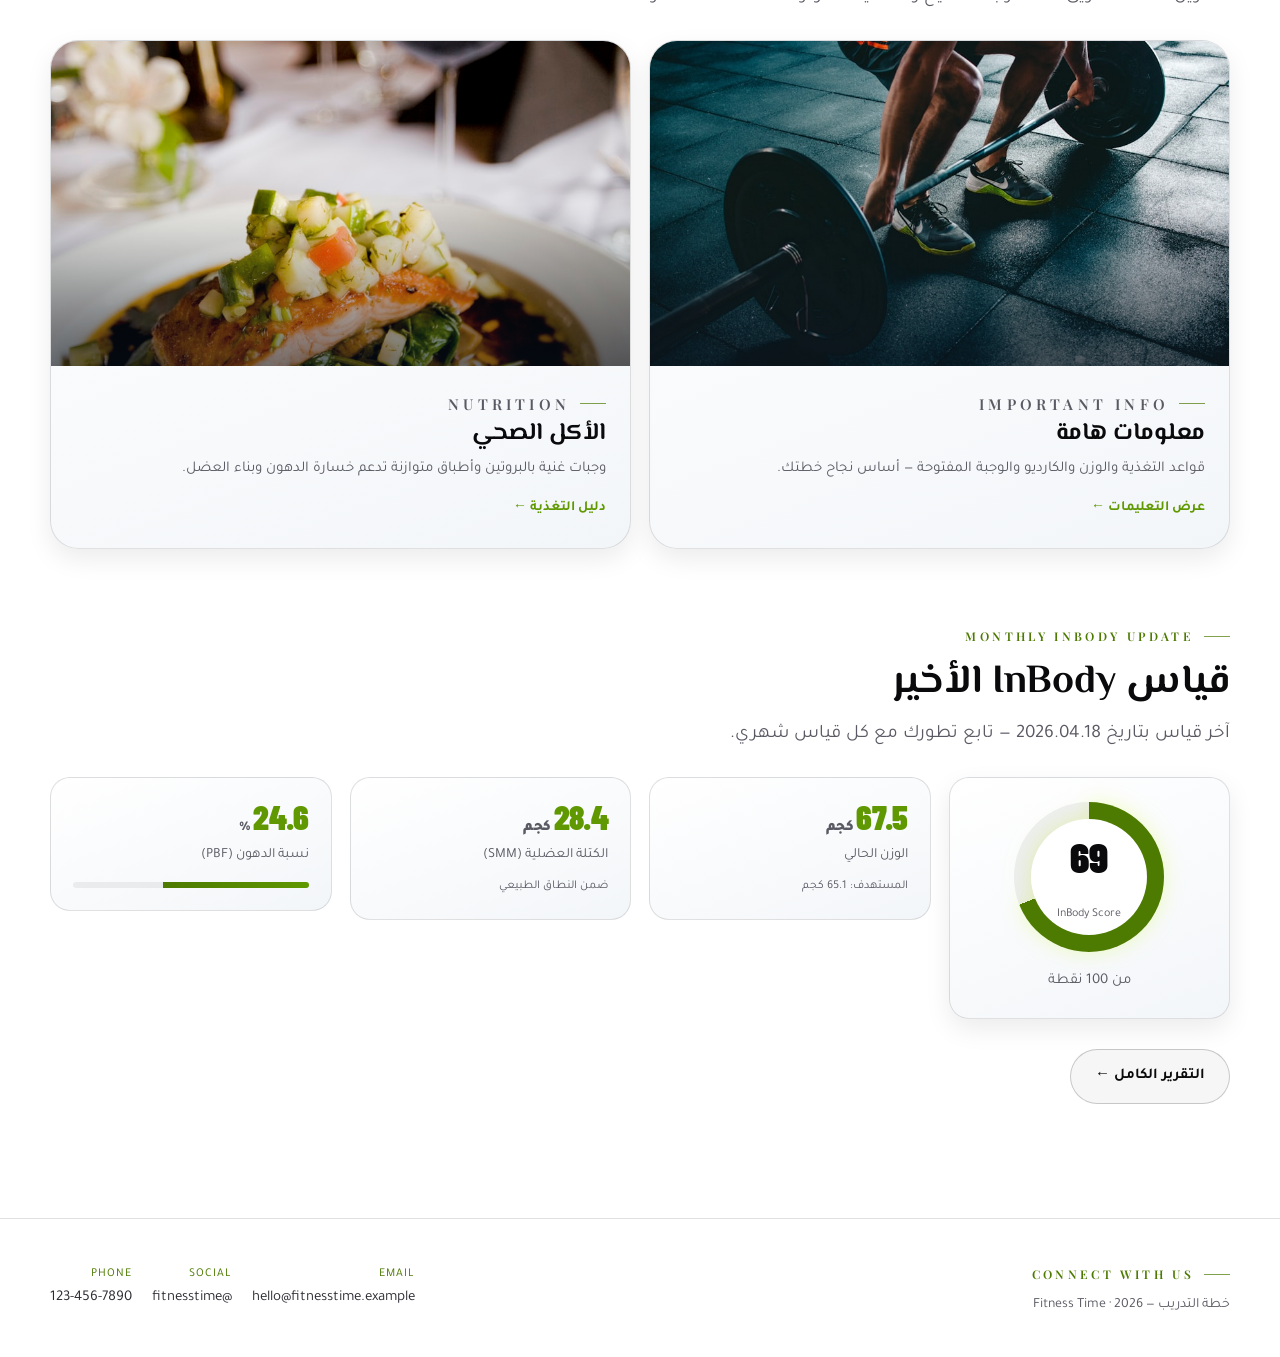
==== commit 4bb8bd8f: "تحسين واجهة الجوال: bottom nav لجميع الصفحات + تحسينات CSS" ====
--- a/index.html
+++ b/index.html
@@ -191,5 +191,107 @@
   </footer>
 
   <script src="assets/app.js" defer></script>
+
+  <!-- ===== Bottom Navigation Bar (mobile only) ===== -->
+  <nav class="bottom-nav" role="navigation" aria-label="تنقل سريع">
+
+    <!-- الرئيسية -->
+    <a class="bottom-nav__item active" href="index.html" aria-label="الرئيسية">
+      <svg viewBox="0 0 24 24" aria-hidden="true">
+        <path d="M3 9.5L12 3l9 6.5V20a1 1 0 01-1 1H5a1 1 0 01-1-1V9.5z"/>
+        <path d="M9 21V12h6v9"/>
+      </svg>
+      <span>الرئيسية</span>
+    </a>
+
+    <!-- التدريب (dropdown) -->
+    <button class="bottom-nav__item" id="bnWorkoutBtn" aria-label="التدريب" aria-expanded="false" aria-haspopup="true">
+      <svg viewBox="0 0 24 24" aria-hidden="true">
+        <path d="M6.5 6.5h11M6.5 12h11M6.5 17.5h11"/>
+        <rect x="3" y="5" width="2.5" height="14" rx="1.2"/>
+        <rect x="18.5" y="5" width="2.5" height="14" rx="1.2"/>
+        <rect x="1" y="8.5" width="2" height="7" rx="1"/>
+        <rect x="21" y="8.5" width="2" height="7" rx="1"/>
+      </svg>
+      <span>التدريب</span>
+      <!-- Dropdown -->
+      <div class="bottom-nav__dropdown" id="bnWorkoutDropdown" role="menu">
+        <a href="push.html" role="menuitem">
+          <svg viewBox="0 0 24 24"><path d="M5 12h14M13 6l6 6-6 6"/></svg>
+          يوم الدفع
+        </a>
+        <a href="pull.html" role="menuitem">
+          <svg viewBox="0 0 24 24"><path d="M19 12H5M11 18l-6-6 6-6"/></svg>
+          يوم السحب
+        </a>
+        <a href="upper.html" role="menuitem">
+          <svg viewBox="0 0 24 24"><path d="M12 19V5M5 12l7-7 7 7"/></svg>
+          الجزء العلوي
+        </a>
+        <a href="legs.html" role="menuitem">
+          <svg viewBox="0 0 24 24"><path d="M12 5v14M5 12l7 7 7-7"/></svg>
+          يوم الأرجل
+        </a>
+      </div>
+    </button>
+
+    <!-- التغذية -->
+    <a class="bottom-nav__item" href="nutrition.html" aria-label="التغذية">
+      <svg viewBox="0 0 24 24" aria-hidden="true">
+        <path d="M12 2a7 7 0 00-7 7c0 3.87 3.13 7 7 7s7-3.13 7-7a7 7 0 00-7-7z"/>
+        <path d="M12 16v6M8 22h8"/>
+      </svg>
+      <span>التغذية</span>
+    </a>
+
+    <!-- InBody -->
+    <a class="bottom-nav__item" href="inbody.html" aria-label="InBody">
+      <svg viewBox="0 0 24 24" aria-hidden="true">
+        <path d="M3 3v18h18"/>
+        <path d="M7 16l4-4 4 4 4-8"/>
+      </svg>
+      <span>InBody</span>
+    </a>
+
+    <!-- معلومات -->
+    <a class="bottom-nav__item" href="info.html" aria-label="معلومات">
+      <svg viewBox="0 0 24 24" aria-hidden="true">
+        <circle cx="12" cy="12" r="10"/>
+        <path d="M12 16v-4M12 8h.01"/>
+      </svg>
+      <span>معلومات</span>
+    </a>
+
+  </nav>
+
+  <script>
+    /* Bottom Nav — workout dropdown toggle */
+    (function () {
+      var btn = document.getElementById('bnWorkoutBtn');
+      var drop = document.getElementById('bnWorkoutDropdown');
+      if (!btn || !drop) return;
+
+      btn.addEventListener('click', function (e) {
+        e.stopPropagation();
+        var isOpen = drop.classList.contains('open');
+        drop.classList.toggle('open', !isOpen);
+        btn.setAttribute('aria-expanded', String(!isOpen));
+      });
+
+      /* close on outside click */
+      document.addEventListener('click', function () {
+        drop.classList.remove('open');
+        btn.setAttribute('aria-expanded', 'false');
+      });
+
+      /* close on Escape */
+      document.addEventListener('keydown', function (e) {
+        if (e.key === 'Escape') {
+          drop.classList.remove('open');
+          btn.setAttribute('aria-expanded', 'false');
+        }
+      });
+    })();
+  </script>
 </body>
 </html>
--- a/assets/styles.css
+++ b/assets/styles.css
@@ -1,80 +1,87 @@
 /* ==========================================================================
-   3-Month Training Plan — shared theme
-   Dark navy editorial style, imitating the source presentation.
+   3-Month Training Plan — BURN Electric Theme
+   Deep black + fluorescent lime, inspired by BURN / Nike Training Club.
    ========================================================================== */
 
-@import url('https://fonts.googleapis.com/css2?family=Playfair+Display:wght@500;600;700&family=El+Messiri:wght@500;600;700&family=Tajawal:wght@300;400;500;700&display=swap');
+@import url('https://fonts.googleapis.com/css2?family=Barlow+Condensed:wght@700;900&family=Playfair+Display:wght@500;600;700&family=El+Messiri:wght@500;600;700&family=Tajawal:wght@300;400;500;700&display=swap');
 
 :root {
-  /* surfaces */
-  --navy-900: #08111d;
-  --navy-850: #0b1a2b;
-  --navy-800: #0f2336;
-  --navy-700: #163049;
-  --navy-600: #1e3d59;
+  /* surfaces — BURN near-black */
+  --navy-900: #09090b;
+  --navy-850: #0d0d0f;
+  --navy-800: #111113;
+  --navy-700: #1a1a1c;
+  --navy-600: #242426;
   /* ink */
-  --cream:    #f5f0e6;
-  --text:     #c7d3de;
-  --muted:    #8597a8;
-  /* accent */
-  --gold:      #c9a96a;
-  --gold-2:    #e3c789;
-  --gold-soft: rgba(201,169,106,.14);
+  --cream:    #f0f0f0;
+  --text:     #b0b0b8;
+  --muted:    #66666e;
+  /* accent — BURN electric lime */
+  --gold:      #CCFF00;
+  --gold-2:    #d4ff2a;
+  --gold-soft: rgba(204,255,0,.10);
   --ok:        #5fbf8f;
   --down:      #e08aa0;
   /* lines + fx */
-  --line:    rgba(255,255,255,.08);
-  --line-2:  rgba(255,255,255,.14);
-  --shadow:  0 24px 60px rgba(0,0,0,.45);
-  --shadow-sm: 0 10px 30px rgba(0,0,0,.30);
+  --line:    rgba(255,255,255,.07);
+  --line-2:  rgba(255,255,255,.12);
+  --shadow:  0 24px 60px rgba(0,0,0,.70);
+  --shadow-sm: 0 10px 30px rgba(0,0,0,.55);
   --radius:  20px;
   --radius-lg: 28px;
+  /* glow — BURN neon lime */
+  --glow:    0 0 22px rgba(204,255,0,.45);
+  --glow-sm: 0 0 12px rgba(204,255,0,.28);
+  --glow-xs: 0 0  7px rgba(204,255,0,.20);
   /* themed semantic tokens — these flip in light mode */
   --bg:
-    radial-gradient(1100px 600px at 88% -8%, rgba(201,169,106,.10), transparent 55%),
-    radial-gradient(900px 700px at -6% 10%, rgba(30,61,89,.55), transparent 50%),
+    radial-gradient(1100px 600px at 88% -8%, rgba(204,255,0,.07), transparent 55%),
+    radial-gradient(900px 700px at -6% 10%, rgba(204,255,0,.03), transparent 50%),
     linear-gradient(180deg, var(--navy-850) 0%, var(--navy-900) 100%);
-  --nav-bg: linear-gradient(180deg, rgba(8,17,29,.92), rgba(8,17,29,.66));
-  --surface: linear-gradient(160deg, rgba(22,48,73,.55), rgba(12,26,43,.55));
-  --fill:      rgba(255,255,255,.05);
+  --nav-bg: linear-gradient(180deg, rgba(9,9,11,.96), rgba(9,9,11,.78));
+  --nav-panel: #0d0d0f;
+  --surface: linear-gradient(160deg, rgba(26,26,28,.88), rgba(17,17,19,.88));
+  --fill:      rgba(255,255,255,.06);
   --fill-soft: rgba(255,255,255,.03);
   --frame-bg:
-    radial-gradient(120% 90% at 70% 10%, rgba(201,169,106,.22), transparent 55%),
-    linear-gradient(160deg, #14304a 0%, #0a1623 70%);
-  --frame-dot: rgba(255,255,255,.05);
+    radial-gradient(120% 90% at 70% 10%, rgba(204,255,0,.18), transparent 55%),
+    linear-gradient(160deg, #1a1a1c 0%, #0d0d0f 70%);
+  --frame-dot: rgba(255,255,255,.04);
   --ring-inner: var(--navy-800);
-  --timer-bg: rgba(11,26,43,.95);
+  --timer-bg: rgba(9,9,11,.97);
   /* type */
+  --numeric: 'Barlow Condensed', 'Tajawal', sans-serif;
   --serif: 'Playfair Display', 'El Messiri', serif;
   --ar-display: 'El Messiri', 'Playfair Display', serif;
   --ar-body: 'Tajawal', 'Segoe UI', Tahoma, sans-serif;
   --maxw: 1180px;
 
   /* ---- light palette literals (single source; mapped below) ---- */
-  --l-cream: #0d1f33;            /* headings / ink */
-  --l-text:  #33485c;
-  --l-muted: #5f7184;
-  --l-gold:    #8a6d2b;          /* deepened gold — legible on white */
-  --l-gold-2:  #a8842f;          /* mid gold — emphasis text + button fills */
-  --l-gold-soft: rgba(168,132,47,.14);
+  --l-cream: #0a0a0c;
+  --l-text:  #2a2a32;
+  --l-muted: #5a5a64;
+  --l-gold:    #4d7a00;          /* dark lime — legible on white */
+  --l-gold-2:  #5f9800;
+  --l-gold-soft: rgba(102,160,0,.14);
   --l-ok:   #2f9e6a;
   --l-down: #c14e69;
-  --l-line:   rgba(13,31,51,.12);
-  --l-line-2: rgba(13,31,51,.20);
-  --l-shadow:    0 22px 50px rgba(20,40,70,.14);
-  --l-shadow-sm: 0 10px 26px rgba(20,40,70,.10);
+  --l-line:   rgba(10,10,12,.12);
+  --l-line-2: rgba(10,10,12,.20);
+  --l-shadow:    0 22px 50px rgba(0,0,0,.12);
+  --l-shadow-sm: 0 10px 26px rgba(0,0,0,.08);
   --l-bg:
-    radial-gradient(1100px 600px at 88% -8%, rgba(168,132,47,.10), transparent 55%),
-    radial-gradient(900px 700px at -6% 10%, rgba(120,150,180,.18), transparent 50%),
+    radial-gradient(1100px 600px at 88% -8%, rgba(102,160,0,.08), transparent 55%),
+    radial-gradient(900px 700px at -6% 10%, rgba(120,150,180,.15), transparent 50%),
     linear-gradient(180deg, #f7f9fb 0%, #e9eef3 100%);
-  --l-nav-bg: linear-gradient(180deg, rgba(247,249,251,.92), rgba(247,249,251,.70));
+  --l-nav-bg: linear-gradient(180deg, rgba(247,249,251,.94), rgba(247,249,251,.72));
+  --l-nav-panel: #ffffff;
   --l-surface: linear-gradient(160deg, #ffffff, #f3f6f9);
-  --l-fill:      rgba(13,31,51,.06);
-  --l-fill-soft: rgba(13,31,51,.035);
+  --l-fill:      rgba(10,10,12,.06);
+  --l-fill-soft: rgba(10,10,12,.035);
   --l-frame-bg:
-    radial-gradient(120% 90% at 70% 10%, rgba(168,132,47,.18), transparent 55%),
+    radial-gradient(120% 90% at 70% 10%, rgba(102,160,0,.14), transparent 55%),
     linear-gradient(160deg, #e7edf3 0%, #d7e0ea 70%);
-  --l-frame-dot: rgba(13,31,51,.06);
+  --l-frame-dot: rgba(10,10,12,.06);
   --l-ring-inner: #ffffff;
   --l-timer-bg: rgba(255,255,255,.96);
 }
@@ -90,7 +97,7 @@
   --ok: var(--l-ok); --down: var(--l-down);
   --line: var(--l-line); --line-2: var(--l-line-2);
   --shadow: var(--l-shadow); --shadow-sm: var(--l-shadow-sm);
-  --bg: var(--l-bg); --nav-bg: var(--l-nav-bg); --surface: var(--l-surface);
+  --bg: var(--l-bg); --nav-bg: var(--l-nav-bg); --nav-panel: var(--l-nav-panel); --surface: var(--l-surface);
   --fill: var(--l-fill); --fill-soft: var(--l-fill-soft);
   --frame-bg: var(--l-frame-bg); --frame-dot: var(--l-frame-dot);
   --ring-inner: var(--l-ring-inner); --timer-bg: var(--l-timer-bg);
@@ -102,7 +109,7 @@
     --ok: var(--l-ok); --down: var(--l-down);
     --line: var(--l-line); --line-2: var(--l-line-2);
     --shadow: var(--l-shadow); --shadow-sm: var(--l-shadow-sm);
-    --bg: var(--l-bg); --nav-bg: var(--l-nav-bg); --surface: var(--l-surface);
+    --bg: var(--l-bg); --nav-bg: var(--l-nav-bg); --nav-panel: var(--l-nav-panel); --surface: var(--l-surface);
     --fill: var(--l-fill); --fill-soft: var(--l-fill-soft);
     --frame-bg: var(--l-frame-bg); --frame-dot: var(--l-frame-dot);
     --ring-inner: var(--l-ring-inner); --timer-bg: var(--l-timer-bg);
@@ -142,7 +149,7 @@
   width: 38px; height: 38px; border-radius: 11px; flex: none;
   display: grid; place-items: center;
   background: linear-gradient(145deg, var(--gold), #9c7b3c);
-  color: #1a1407; box-shadow: 0 6px 18px rgba(201,169,106,.35);
+  color: #0d1a00; box-shadow: 0 6px 18px rgba(204,255,0,.35);
 }
 .brand small { display: block; font-weight: 400; color: var(--muted); font-size: 12px; line-height: 1; }
 .nav-links { display: flex; gap: 4px; margin-inline-start: auto; flex-wrap: wrap; }
@@ -151,7 +158,7 @@
   font-size: 14px; font-weight: 500; transition: .2s; border: 1px solid transparent;
 }
 .nav-links a:hover { background: var(--fill); color: var(--cream); }
-.nav-links a.active { background: var(--gold-soft); color: var(--gold-2); border-color: rgba(201,169,106,.35); }
+.nav-links a.active { background: var(--gold-soft); color: var(--gold-2); border-color: rgba(204,255,0,.35); }
 
 /* theme toggle (light / dark) */
 .theme-toggle {
@@ -162,6 +169,16 @@
 }
 .theme-toggle:hover { border-color: var(--gold); color: var(--gold); transform: translateY(-1px); }
 .theme-toggle svg { width: 19px; height: 19px; }
+
+/* mobile hamburger — hidden on desktop, shown ≤620px */
+.nav-toggle {
+  display: none; width: 38px; height: 38px; flex: none; border-radius: 11px;
+  place-items: center; cursor: pointer; padding: 0;
+  border: 1px solid var(--line-2); background: var(--fill); color: var(--cream);
+  transition: border-color .2s, color .2s;
+}
+.nav-toggle:hover { border-color: var(--gold); color: var(--gold); }
+.nav-toggle svg { width: 22px; height: 22px; }
 
 /* ---------- Shared section primitives ------------------------------------- */
 .eyebrow {
@@ -232,7 +249,7 @@
   transition: transform .15s, box-shadow .2s, background .2s; text-align: center;
 }
 .btn:hover { transform: translateY(-2px); }
-.btn-gold { background: linear-gradient(145deg, var(--gold-2), var(--gold)); color: #1a1407; box-shadow: 0 12px 26px rgba(201,169,106,.30); }
+.btn-gold { background: linear-gradient(145deg, var(--gold-2), var(--gold)); color: #0d1a00; box-shadow: 0 12px 26px rgba(204,255,0,.30); }
 .btn-ghost { background: var(--fill-soft); color: var(--cream); border-color: var(--line-2); }
 .btn-ghost:hover { background: var(--fill); }
 
@@ -254,7 +271,7 @@
 /* day picker cards on home */
 .day-card { display: block; position: relative; overflow: hidden; }
 .day-card .num {
-  font-family: var(--serif); font-size: 54px; color: rgba(201,169,106,.28);
+  font-family: var(--serif); font-size: 54px; color: rgba(204,255,0,.28);
   line-height: 1; font-weight: 700; margin-bottom: 6px;
 }
 .day-card .when { color: var(--gold); font-size: 13px; font-weight: 700; letter-spacing: .04em; }
@@ -276,7 +293,7 @@
   border: 1px solid var(--line); border-radius: var(--radius); padding: 20px 22px;
   transition: border-color .2s, background .2s;
 }
-.ex:hover { border-color: rgba(201,169,106,.3); }
+.ex:hover { border-color: rgba(204,255,0,.3); }
 .ex.done { border-color: rgba(95,191,143,.4); background: linear-gradient(160deg, rgba(95,191,143,.14), transparent 60%), var(--surface); }
 .ex-num { font-family: var(--serif); font-size: 30px; font-weight: 700; color: var(--gold); width: 46px; text-align: center; }
 /* explicit placement keeps the layout correct before JS injects .ex-preview */
@@ -292,7 +309,7 @@
 .ex-links { display: flex; gap: 8px; flex-wrap: wrap; margin-top: 12px; }
 .ex-link {
   display: inline-flex; align-items: center; gap: 7px; font-size: 13px; font-weight: 700;
-  color: var(--gold-2); padding: 6px 12px; border: 1px solid rgba(201,169,106,.3);
+  color: var(--gold-2); padding: 6px 12px; border: 1px solid rgba(204,255,0,.3);
   border-radius: 999px; transition: .2s;
 }
 .ex-link:hover { background: var(--gold-soft); }
@@ -304,7 +321,7 @@
   display: grid; place-items: center; cursor: pointer; transition: .15s; user-select: none;
 }
 .set-dot:hover { border-color: var(--gold); color: var(--cream); }
-.set-dot.on { background: linear-gradient(145deg, var(--gold-2), var(--gold)); color: #1a1407; border-color: transparent; }
+.set-dot.on { background: linear-gradient(145deg, var(--gold-2), var(--gold)); color: #0d1a00; border-color: transparent; }
 .ex-side small { color: var(--muted); font-size: 11px; }
 
 /* ---------- Exercise animation preview ---------------------------------- */
@@ -433,8 +450,8 @@
 .timer-fab {
   position: fixed; inset-inline-end: 22px; bottom: 22px; z-index: 55;
   width: 56px; height: 56px; border-radius: 50%; border: none; cursor: pointer;
-  background: linear-gradient(145deg, var(--gold-2), var(--gold)); color: #1a1407;
-  box-shadow: 0 14px 30px rgba(201,169,106,.4); display: grid; place-items: center;
+  background: linear-gradient(145deg, var(--gold-2), var(--gold)); color: #0d1a00;
+  box-shadow: 0 14px 30px rgba(204,255,0,.4); display: grid; place-items: center;
   transition: transform .15s;
 }
 .timer-fab:hover { transform: scale(1.06); }
@@ -457,7 +474,7 @@
   border: 1px solid var(--line); background: var(--surface);
   box-shadow: var(--shadow-sm); transition: border-color .2s, transform .2s;
 }
-.feature:hover { border-color: rgba(201,169,106,.4); transform: translateY(-3px); }
+.feature:hover { border-color: rgba(204,255,0,.4); transform: translateY(-3px); }
 .feature-img { position: relative; aspect-ratio: 16 / 9; overflow: hidden; }
 .feature-img img { width: 100%; height: 100%; object-fit: cover; transition: transform .5s ease; }
 .feature:hover .feature-img img { transform: scale(1.05); }
@@ -478,7 +495,7 @@
   background: var(--surface); box-shadow: var(--shadow-sm);
   transition: border-color .2s, transform .2s;
 }
-.coach:hover { border-color: rgba(201,169,106,.4); transform: translateY(-3px); }
+.coach:hover { border-color: rgba(204,255,0,.4); transform: translateY(-3px); }
 .coach-photo { position: relative; aspect-ratio: 5 / 4; overflow: hidden; }
 .coach-photo img { width: 100%; height: 100%; object-fit: cover; transition: transform .5s ease; }
 .coach:hover .coach-photo img { transform: scale(1.05); }
@@ -488,8 +505,8 @@
 }
 .coach-tag {
   position: absolute; inset-block-start: 14px; inset-inline-start: 14px; z-index: 2;
-  font-size: 12px; font-weight: 700; color: #1a1407; padding: 5px 12px; border-radius: 999px;
-  background: linear-gradient(145deg, var(--gold-2), var(--gold)); box-shadow: 0 6px 16px rgba(201,169,106,.35);
+  font-size: 12px; font-weight: 700; color: #0d1a00; padding: 5px 12px; border-radius: 999px;
+  background: linear-gradient(145deg, var(--gold-2), var(--gold)); box-shadow: 0 6px 16px rgba(204,255,0,.35);
 }
 .coach-body { padding: 20px 22px 24px; }
 .coach-body h3 { font-size: 22px; }
@@ -506,7 +523,7 @@
   border: 1px solid var(--line); border-radius: var(--radius); background: var(--surface);
   box-shadow: var(--shadow-sm); transition: border-color .2s, transform .2s;
 }
-.meal:hover { border-color: rgba(201,169,106,.4); transform: translateY(-3px); }
+.meal:hover { border-color: rgba(204,255,0,.4); transform: translateY(-3px); }
 .meal-img { position: relative; aspect-ratio: 4 / 3; overflow: hidden; }
 .meal-img img { width: 100%; height: 100%; object-fit: cover; transition: transform .5s ease; }
 .meal:hover .meal-img img { transform: scale(1.05); }
@@ -559,14 +576,15 @@
   border: 1px solid var(--line); border-radius: var(--radius); background: var(--surface);
   box-shadow: var(--shadow-sm); transition: border-color .2s, transform .2s; overflow: hidden;
 }
-.tip:hover { border-color: rgba(201,169,106,.4); transform: translateY(-3px); }
+.tip:hover { border-color: rgba(204,255,0,.4); transform: translateY(-3px); }
 .tip-no {
-  position: absolute; inset-block-start: 14px; inset-inline-start: 18px;
-  font-family: var(--serif); font-size: 30px; font-weight: 700; color: rgba(201,169,106,.22); line-height: 1;
+  position: absolute; inset-block-start: 18px; inset-inline-end: 22px;
+  font-family: var(--serif); font-size: 34px; font-weight: 700; color: rgba(204,255,0,.20); line-height: 1;
+  pointer-events: none;
 }
 .tip-ic {
   width: 50px; height: 50px; border-radius: 14px; display: grid; place-items: center; margin-bottom: 16px;
-  background: var(--gold-soft); border: 1px solid rgba(201,169,106,.3); color: var(--gold-2);
+  background: var(--gold-soft); border: 1px solid rgba(204,255,0,.3); color: var(--gold-2);
 }
 .tip-ic svg { width: 26px; height: 26px; }
 .tip h3 { font-size: 18px; margin-bottom: 8px; }
@@ -581,7 +599,7 @@
 }
 .day span { color: var(--muted); font-size: 14px; }
 .day b { font-size: 14.5px; color: var(--text); }
-.day.on { border-color: rgba(201,169,106,.32); background: var(--gold-soft); }
+.day.on { border-color: rgba(204,255,0,.32); background: var(--gold-soft); }
 .day.on b { color: var(--gold-2); }
 .day.off { opacity: .7; }
 .golden-tip { display: flex; flex-direction: column; }
@@ -591,7 +609,7 @@
 /* ---------- InBody: editable manual fields ------------------------------- */
 .ib {
   cursor: text; outline: none; border-radius: 5px; padding: 0 3px;
-  border-bottom: 1px dashed rgba(201,169,106,.5); transition: background .15s, border-color .15s;
+  border-bottom: 1px dashed rgba(204,255,0,.5); transition: background .15s, border-color .15s;
   unicode-bidi: plaintext;
 }
 .ib:hover { border-bottom-color: var(--gold); }
@@ -617,17 +635,208 @@
   .cards.c3 { grid-template-columns: 1fr; }
 }
 @media (max-width: 620px) {
-  .nav-links { display: none; }
-  .theme-toggle { margin-inline-start: auto; }
-  .cards.c2, .cards.c4 { grid-template-columns: 1fr; }
+
+  /* ---- Padding to avoid bottom nav overlap ---- */
+  body { padding-bottom: 0; }
+  .footer { margin-bottom: 72px; }
+
+  /* ---- Nav: keep hamburger as fallback but hide on mobile ---- */
+  .nav-toggle { display: grid; margin-inline-start: auto; }
+  .nav-links {
+    display: flex; flex-direction: column; gap: 2px; flex-wrap: nowrap;
+    position: absolute; inset-inline: 0; top: 100%; margin: 0;
+    background: var(--nav-panel); backdrop-filter: blur(14px);
+    border-bottom: 1px solid var(--line); box-shadow: var(--shadow);
+    padding: 8px 18px 14px; z-index: 45;
+    max-height: 0; overflow: hidden; opacity: 0; pointer-events: none;
+    transition: max-height .32s ease, opacity .24s, padding .32s;
+  }
+  .nav-links.open { max-height: 78vh; opacity: 1; pointer-events: auto; }
+  .nav-links a { padding: 12px 14px; font-size: 15px; border-radius: 12px; }
+
+  /* ---- Cards ---- */
+  .cards.c2 { grid-template-columns: 1fr; }
+  .cards.c4 { grid-template-columns: repeat(2, 1fr); }
   .meal-grid { grid-template-columns: 1fr; }
   .tip-grid { grid-template-columns: 1fr; }
   .profile-stats { gap: 18px; }
+
+  /* ---- Exercises ---- */
   .ex { grid-template-columns: auto auto 1fr; }
   .ex-body { grid-column: 3; }
-  .ex-side { grid-column: 1 / -1; flex-direction: row; justify-content: space-between; border-top: 1px solid var(--line); padding-top: 14px; margin-top: 4px; }
+  .ex-side {
+    grid-column: 1 / -1; flex-direction: row; justify-content: space-between;
+    border-top: 1px solid var(--line); padding-top: 14px; margin-top: 4px;
+  }
   .ex-preview { width: 64px; height: 64px; }
-  .section { padding: 44px 0; }
+
+  /* ---- Section spacing ---- */
+  .section { padding: 32px 0; }
+  .hero { padding: 28px 0 24px; }
+
+  /* ---- Hero: compact mobile layout ---- */
+  .display { font-size: clamp(28px, 8vw, 40px); }
+  .photo-frame { display: none; }
+  .hero-grid { grid-template-columns: 1fr; gap: 0; }
+  .hero-tags { gap: 8px; margin-top: 18px; }
+  .tag { font-size: 13px; padding: 6px 14px; }
+  .hero-cta { margin-top: 22px; gap: 10px; }
+  .btn { font-size: 14px; padding: 12px 20px; }
+
+  /* ---- Day cards: 2-per-row ---- */
+  #days .cards.c4 { grid-template-columns: repeat(2, 1fr); }
+  .day-card .num { font-size: 36px; margin-bottom: 4px; }
+  .day-card { padding: 16px; }
+  .day-card h3 { font-size: 15px; }
+  .day-card .when { font-size: 11px; }
+  .day-card .focus span { font-size: 11px; padding: 3px 8px; }
+  .day-card .go { font-size: 12px; margin-top: 10px; }
+
+  /* ---- InBody: score on top full-width + 3 stats in a row ---- */
+  #inbody .cards.c4 {
+    grid-template-columns: 1fr 1fr 1fr;
+    grid-template-rows: auto auto;
+    gap: 12px;
+  }
+  #inbody .cards.c4 .score-card {
+    grid-column: 1 / -1;
+    padding: 20px;
+  }
+  .score-ring { width: 130px; height: 130px; }
+  .score-ring > div { width: 100px; height: 100px; }
+  .score-ring b { font-size: 36px; }
+  #inbody .cards.c4 .stat { padding: 14px 12px; }
+  #inbody .cards.c4 .stat .v { font-size: 22px; }
+  #inbody .cards.c4 .stat .k { font-size: 11px; }
+  #inbody .cards.c4 .stat .range { font-size: 10px; }
+
+  /* ---- Bottom nav bar ---- */
+  .bottom-nav {
+    display: flex !important;
+  }
+
+  /* ---- Feature cards stacked ---- */
+  .cards.c2 .feature { width: 100%; }
+}
+
+/* ---- Bottom Nav Bar (mobile only) ---- */
+.bottom-nav {
+  display: none;
+  position: fixed;
+  inset-inline: 0;
+  bottom: 0;
+  z-index: 50;
+  height: 64px;
+  background: var(--nav-panel);
+  backdrop-filter: blur(16px);
+  -webkit-backdrop-filter: blur(16px);
+  border-top: 1px solid var(--line-2);
+  box-shadow: 0 -8px 30px rgba(0,0,0,.45);
+  align-items: stretch;
+  direction: rtl;
+}
+
+.bottom-nav__item {
+  flex: 1;
+  display: flex;
+  flex-direction: column;
+  align-items: center;
+  justify-content: center;
+  gap: 4px;
+  color: var(--muted);
+  text-decoration: none;
+  font-size: 10px;
+  font-family: var(--ar-body);
+  font-weight: 500;
+  cursor: pointer;
+  border: none;
+  background: transparent;
+  padding: 0;
+  transition: color .2s;
+  position: relative;
+}
+
+.bottom-nav__item:hover,
+.bottom-nav__item.active {
+  color: var(--gold-2);
+}
+
+.bottom-nav__item svg {
+  width: 22px;
+  height: 22px;
+  stroke: currentColor;
+  fill: none;
+  stroke-width: 1.8;
+  stroke-linecap: round;
+  stroke-linejoin: round;
+}
+
+.bottom-nav__item.active svg {
+  filter: drop-shadow(0 0 6px rgba(204,255,0,.50));
+}
+
+/* Workout dropdown from bottom nav */
+.bottom-nav__dropdown {
+  position: absolute;
+  bottom: calc(100% + 8px);
+  left: 50%;
+  transform: translateX(-50%);
+  background: var(--nav-panel);
+  border: 1px solid var(--line-2);
+  border-radius: 14px;
+  box-shadow: var(--shadow);
+  backdrop-filter: blur(14px);
+  padding: 8px;
+  min-width: 130px;
+  display: none;
+  flex-direction: column;
+  gap: 2px;
+  z-index: 55;
+}
+
+.bottom-nav__dropdown.open {
+  display: flex;
+}
+
+.bottom-nav__dropdown a {
+  display: flex;
+  align-items: center;
+  gap: 10px;
+  padding: 10px 14px;
+  border-radius: 10px;
+  color: var(--text);
+  font-size: 14px;
+  font-family: var(--ar-body);
+  font-weight: 500;
+  text-decoration: none;
+  transition: background .15s, color .15s;
+  white-space: nowrap;
+  direction: rtl;
+}
+
+.bottom-nav__dropdown a:hover {
+  background: var(--gold-soft);
+  color: var(--gold-2);
+}
+
+.bottom-nav__dropdown a svg {
+  width: 16px;
+  height: 16px;
+  stroke: currentColor;
+  fill: none;
+  stroke-width: 2;
+  flex: none;
+}
+
+/* Light mode bottom nav */
+[data-theme="light"] .bottom-nav {
+  box-shadow: 0 -4px 20px rgba(0,0,0,.10);
+}
+
+@media (prefers-color-scheme: light) {
+  :root:not([data-theme="dark"]) .bottom-nav {
+    box-shadow: 0 -4px 20px rgba(0,0,0,.10);
+  }
 }
 
 /* ---------- Print --------------------------------------------------------- */
@@ -641,3 +850,70 @@
   .card, .ex, .panel, .stat, .w-field { box-shadow: none; border-color: #ccc; background: #fff; }
   h1,h2,h3,.display,.kpi b,.ex-num,.w-input,.w-stat b { color: #111; }
 }
+
+/* ==========================================================================
+   BURN Electric Overrides — Barlow Condensed numerics + glow + frosted glass
+   + activity ring
+   ========================================================================== */
+
+/* Barlow Condensed for all key numeric displays */
+.kpi b         { font-family: var(--numeric); font-weight: 900; letter-spacing: -.02em; }
+.stat .v       { font-family: var(--numeric); font-weight: 900; letter-spacing: -.02em; }
+.score-ring b  { font-family: var(--numeric); font-weight: 900; }
+.w-stat b      { font-family: var(--numeric); }
+
+/* Frosted glass cards — BURN card style */
+.card, .panel, .stat, .ex, .meal, .tip, .day-card, .feature, .coach {
+  backdrop-filter: blur(10px);
+  -webkit-backdrop-filter: blur(10px);
+}
+
+/* Glow effects on lime accent elements */
+.btn-gold {
+  box-shadow: var(--glow-sm), 0 10px 24px rgba(204,255,0,.20);
+}
+.btn-gold:hover {
+  box-shadow: var(--glow), 0 14px 32px rgba(204,255,0,.32);
+}
+.set-dot.on   { box-shadow: var(--glow-xs); }
+.set-dot:hover { box-shadow: 0 0 10px rgba(204,255,0,.15); }
+.nav-links a.active { box-shadow: 0 0 14px rgba(204,255,0,.18); }
+.score-ring   { filter: drop-shadow(0 0 10px rgba(204,255,0,.25)); }
+.prog-bar > i { box-shadow: 0 0 10px rgba(204,255,0,.35); }
+
+/* Brand mark glow */
+.brand .mark {
+  box-shadow: 0 6px 20px rgba(204,255,0,.30), 0 0 40px rgba(204,255,0,.10);
+}
+
+/* Activity ring — workout progress visualization (BURN style) */
+.activity-ring {
+  width: 128px; height: 128px; flex: none; display: block;
+}
+.activity-ring svg { width: 100%; height: 100%; }
+.ar-track { stroke: rgba(255,255,255,.07); }
+.ar-fill  {
+  stroke: #CCFF00;
+  filter: drop-shadow(0 0 8px rgba(204,255,0,.55));
+  transition: stroke-dashoffset .65s cubic-bezier(.4,0,.2,1);
+}
+.ar-pct {
+  font-family: 'Barlow Condensed', sans-serif;
+  font-weight: 900; font-size: 28px; fill: #CCFF00;
+  letter-spacing: -.03em;
+}
+.ar-label {
+  font-family: 'Tajawal', sans-serif;
+  font-size: 11px; fill: var(--muted);
+}
+
+/* Light-mode glow softens (lime is still vivid on white) */
+[data-theme="light"] .btn-gold { box-shadow: 0 10px 24px rgba(102,160,0,.22); }
+[data-theme="light"] .btn-gold:hover { box-shadow: 0 14px 32px rgba(102,160,0,.35); }
+[data-theme="light"] .score-ring { filter: none; }
+[data-theme="light"] .ar-fill { filter: none; }
+[data-theme="light"] .prog-bar > i { box-shadow: none; }
+[data-theme="light"] .set-dot.on { box-shadow: none; }
+@media (prefers-color-scheme: light) {
+  :root:not([data-theme="dark"]) .btn-gold { box-shadow: 0 10px 24px rgba(102,160,0,.22); }
+}
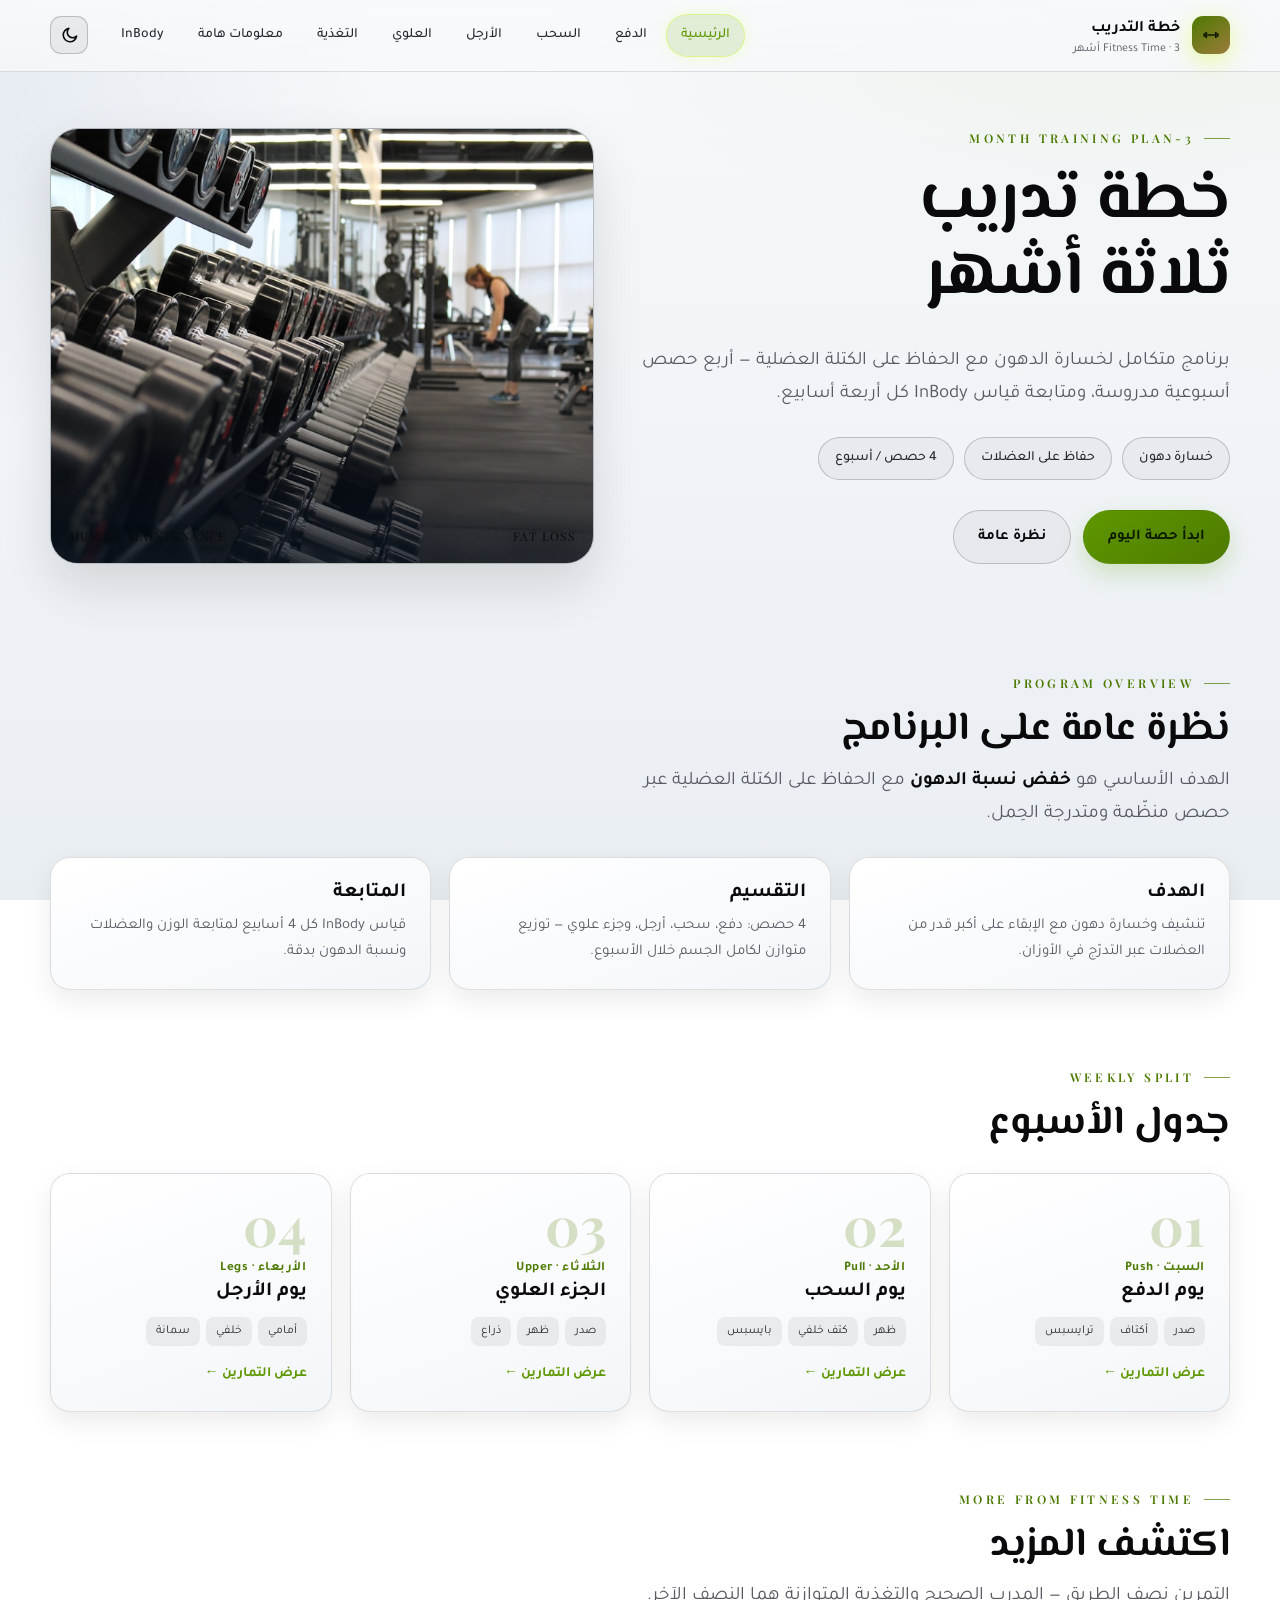
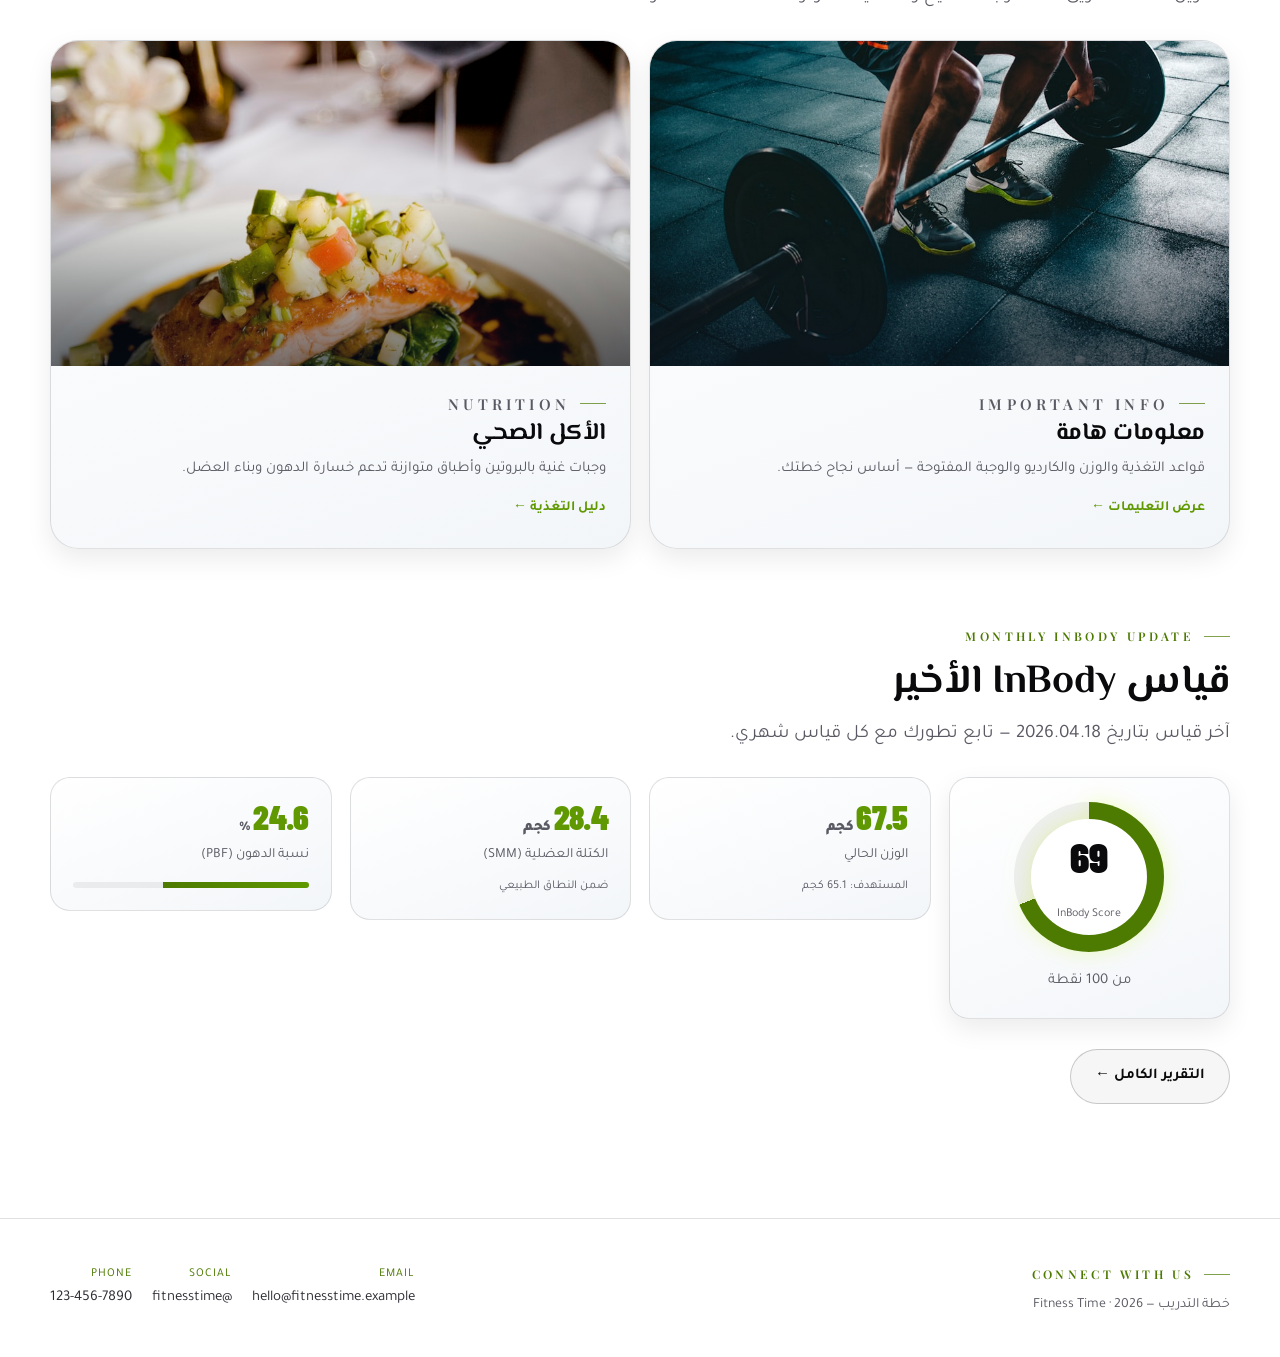
==== commit c24871ea: "تحسين بطاقات التمارين وتنظيف شريط التنقل السفلي - إعادة تصميم تخطيط بطاقات التمارين: رقم التمرين أعل" ====
--- a/index.html
+++ b/index.html
@@ -204,36 +204,10 @@
       <span>الرئيسية</span>
     </a>
 
-    <!-- التدريب (dropdown) -->
-    <button class="bottom-nav__item" id="bnWorkoutBtn" aria-label="التدريب" aria-expanded="false" aria-haspopup="true">
-      <svg viewBox="0 0 24 24" aria-hidden="true">
-        <path d="M6.5 6.5h11M6.5 12h11M6.5 17.5h11"/>
-        <rect x="3" y="5" width="2.5" height="14" rx="1.2"/>
-        <rect x="18.5" y="5" width="2.5" height="14" rx="1.2"/>
-        <rect x="1" y="8.5" width="2" height="7" rx="1"/>
-        <rect x="21" y="8.5" width="2" height="7" rx="1"/>
-      </svg>
+    <a class="bottom-nav__item" href="push.html" aria-label="التدريب">
+      <svg width="24" height="24" viewBox="0 0 24 24" fill="none" stroke="currentColor" stroke-width="2" stroke-linecap="round" stroke-linejoin="round"><path d="M6.5 6.5h11M6.5 17.5h11M3 12h18"/><circle cx="12" cy="12" r="1"/></svg>
       <span>التدريب</span>
-      <!-- Dropdown -->
-      <div class="bottom-nav__dropdown" id="bnWorkoutDropdown" role="menu">
-        <a href="push.html" role="menuitem">
-          <svg viewBox="0 0 24 24"><path d="M5 12h14M13 6l6 6-6 6"/></svg>
-          يوم الدفع
-        </a>
-        <a href="pull.html" role="menuitem">
-          <svg viewBox="0 0 24 24"><path d="M19 12H5M11 18l-6-6 6-6"/></svg>
-          يوم السحب
-        </a>
-        <a href="upper.html" role="menuitem">
-          <svg viewBox="0 0 24 24"><path d="M12 19V5M5 12l7-7 7 7"/></svg>
-          الجزء العلوي
-        </a>
-        <a href="legs.html" role="menuitem">
-          <svg viewBox="0 0 24 24"><path d="M12 5v14M5 12l7 7 7-7"/></svg>
-          يوم الأرجل
-        </a>
-      </div>
-    </button>
+    </a>
 
     <!-- التغذية -->
     <a class="bottom-nav__item" href="nutrition.html" aria-label="التغذية">
@@ -264,34 +238,5 @@
 
   </nav>
 
-  <script>
-    /* Bottom Nav — workout dropdown toggle */
-    (function () {
-      var btn = document.getElementById('bnWorkoutBtn');
-      var drop = document.getElementById('bnWorkoutDropdown');
-      if (!btn || !drop) return;
-
-      btn.addEventListener('click', function (e) {
-        e.stopPropagation();
-        var isOpen = drop.classList.contains('open');
-        drop.classList.toggle('open', !isOpen);
-        btn.setAttribute('aria-expanded', String(!isOpen));
-      });
-
-      /* close on outside click */
-      document.addEventListener('click', function () {
-        drop.classList.remove('open');
-        btn.setAttribute('aria-expanded', 'false');
-      });
-
-      /* close on Escape */
-      document.addEventListener('keydown', function (e) {
-        if (e.key === 'Escape') {
-          drop.classList.remove('open');
-          btn.setAttribute('aria-expanded', 'false');
-        }
-      });
-    })();
-  </script>
 </body>
 </html>
--- a/assets/styles.css
+++ b/assets/styles.css
@@ -288,17 +288,16 @@
 
 .exlist { display: grid; gap: 16px; margin-top: 26px; }
 .ex {
-  display: grid; grid-template-columns: auto auto 1fr auto; gap: 20px; align-items: center;
+  display: grid; grid-template-columns: 1fr auto; gap: 10px 18px; align-items: start;
   background: var(--surface);
   border: 1px solid var(--line); border-radius: var(--radius); padding: 20px 22px;
   transition: border-color .2s, background .2s;
 }
 .ex:hover { border-color: rgba(204,255,0,.3); }
 .ex.done { border-color: rgba(95,191,143,.4); background: linear-gradient(160deg, rgba(95,191,143,.14), transparent 60%), var(--surface); }
-.ex-num { font-family: var(--serif); font-size: 30px; font-weight: 700; color: var(--gold); width: 46px; text-align: center; }
-/* explicit placement keeps the layout correct before JS injects .ex-preview */
-.ex-body { grid-column: 3; }
-.ex-side { grid-column: 4; }
+.ex-num { font-family: var(--serif); font-size: 30px; font-weight: 700; color: var(--gold); grid-column: 2; grid-row: 1; line-height: 1; text-align: center; min-width: 40px; }
+.ex-body { grid-column: 1; grid-row: 1 / span 2; }
+.ex-side { grid-column: 1 / -1; }
 .ex-body h3 { font-size: 21px; }
 .ex-meta { display: flex; gap: 8px; flex-wrap: wrap; margin-top: 10px; }
 .chip {
@@ -313,7 +312,7 @@
   border-radius: 999px; transition: .2s;
 }
 .ex-link:hover { background: var(--gold-soft); }
-.ex-side { display: flex; flex-direction: column; align-items: center; gap: 10px; }
+.ex-side { display: flex; flex-direction: row-reverse; justify-content: space-between; align-items: center; gap: 10px; border-top: 1px solid var(--line); padding-top: 12px; margin-top: 4px; }
 .sets { display: flex; gap: 6px; }
 .set-dot {
   width: 30px; height: 30px; border-radius: 9px; border: 1px solid var(--line-2);
@@ -326,8 +325,8 @@
 
 /* ---------- Exercise animation preview ---------------------------------- */
 .ex-preview {
-  grid-column: 2; align-self: center;
-  width: 96px; height: 96px; flex: none;
+  grid-column: 2; grid-row: 2; align-self: start;
+  width: 90px; height: 90px; flex: none;
   border-radius: 14px; overflow: hidden;
   border: 1px solid var(--line);
   background: var(--fill);
@@ -662,13 +661,9 @@
   .profile-stats { gap: 18px; }
 
   /* ---- Exercises ---- */
-  .ex { grid-template-columns: auto auto 1fr; }
-  .ex-body { grid-column: 3; }
-  .ex-side {
-    grid-column: 1 / -1; flex-direction: row; justify-content: space-between;
-    border-top: 1px solid var(--line); padding-top: 14px; margin-top: 4px;
-  }
-  .ex-preview { width: 64px; height: 64px; }
+  .ex { padding: 16px 16px 14px; gap: 8px 14px; }
+  .ex-num { font-size: 24px; min-width: 32px; }
+  .ex-preview { width: 72px; height: 72px; }
 
   /* ---- Section spacing ---- */
   .section { padding: 32px 0; }
@@ -775,58 +770,6 @@
   filter: drop-shadow(0 0 6px rgba(204,255,0,.50));
 }
 
-/* Workout dropdown from bottom nav */
-.bottom-nav__dropdown {
-  position: absolute;
-  bottom: calc(100% + 8px);
-  left: 50%;
-  transform: translateX(-50%);
-  background: var(--nav-panel);
-  border: 1px solid var(--line-2);
-  border-radius: 14px;
-  box-shadow: var(--shadow);
-  backdrop-filter: blur(14px);
-  padding: 8px;
-  min-width: 130px;
-  display: none;
-  flex-direction: column;
-  gap: 2px;
-  z-index: 55;
-}
-
-.bottom-nav__dropdown.open {
-  display: flex;
-}
-
-.bottom-nav__dropdown a {
-  display: flex;
-  align-items: center;
-  gap: 10px;
-  padding: 10px 14px;
-  border-radius: 10px;
-  color: var(--text);
-  font-size: 14px;
-  font-family: var(--ar-body);
-  font-weight: 500;
-  text-decoration: none;
-  transition: background .15s, color .15s;
-  white-space: nowrap;
-  direction: rtl;
-}
-
-.bottom-nav__dropdown a:hover {
-  background: var(--gold-soft);
-  color: var(--gold-2);
-}
-
-.bottom-nav__dropdown a svg {
-  width: 16px;
-  height: 16px;
-  stroke: currentColor;
-  fill: none;
-  stroke-width: 2;
-  flex: none;
-}
 
 /* Light mode bottom nav */
 [data-theme="light"] .bottom-nav {
@@ -837,6 +780,18 @@
   :root:not([data-theme="dark"]) .bottom-nav {
     box-shadow: 0 -4px 20px rgba(0,0,0,.10);
   }
+}
+
+/* Light mode: day card background numbers */
+[data-theme="light"] .day-card .num { color: rgba(77,122,0,.22); }
+@media (prefers-color-scheme: light) {
+  :root:not([data-theme="dark"]) .day-card .num { color: rgba(77,122,0,.22); }
+}
+
+/* Mobile: lift timer FAB above bottom nav */
+@media (max-width: 620px) {
+  .timer-fab { bottom: calc(64px + 14px); }
+  .timer     { bottom: calc(64px + 14px); }
 }
 
 /* ---------- Print --------------------------------------------------------- */
@@ -847,6 +802,9 @@
   .ex { grid-template-columns: auto 1fr auto; }
   .ex-body { grid-column: 2; }
   .ex-side { grid-column: 3; }
+  .ex { grid-template-columns: 1fr auto; }
+  .ex-body { grid-column: 1; }
+  .ex-side { grid-column: 1 / -1; }
   .card, .ex, .panel, .stat, .w-field { box-shadow: none; border-color: #ccc; background: #fff; }
   h1,h2,h3,.display,.kpi b,.ex-num,.w-input,.w-stat b { color: #111; }
 }
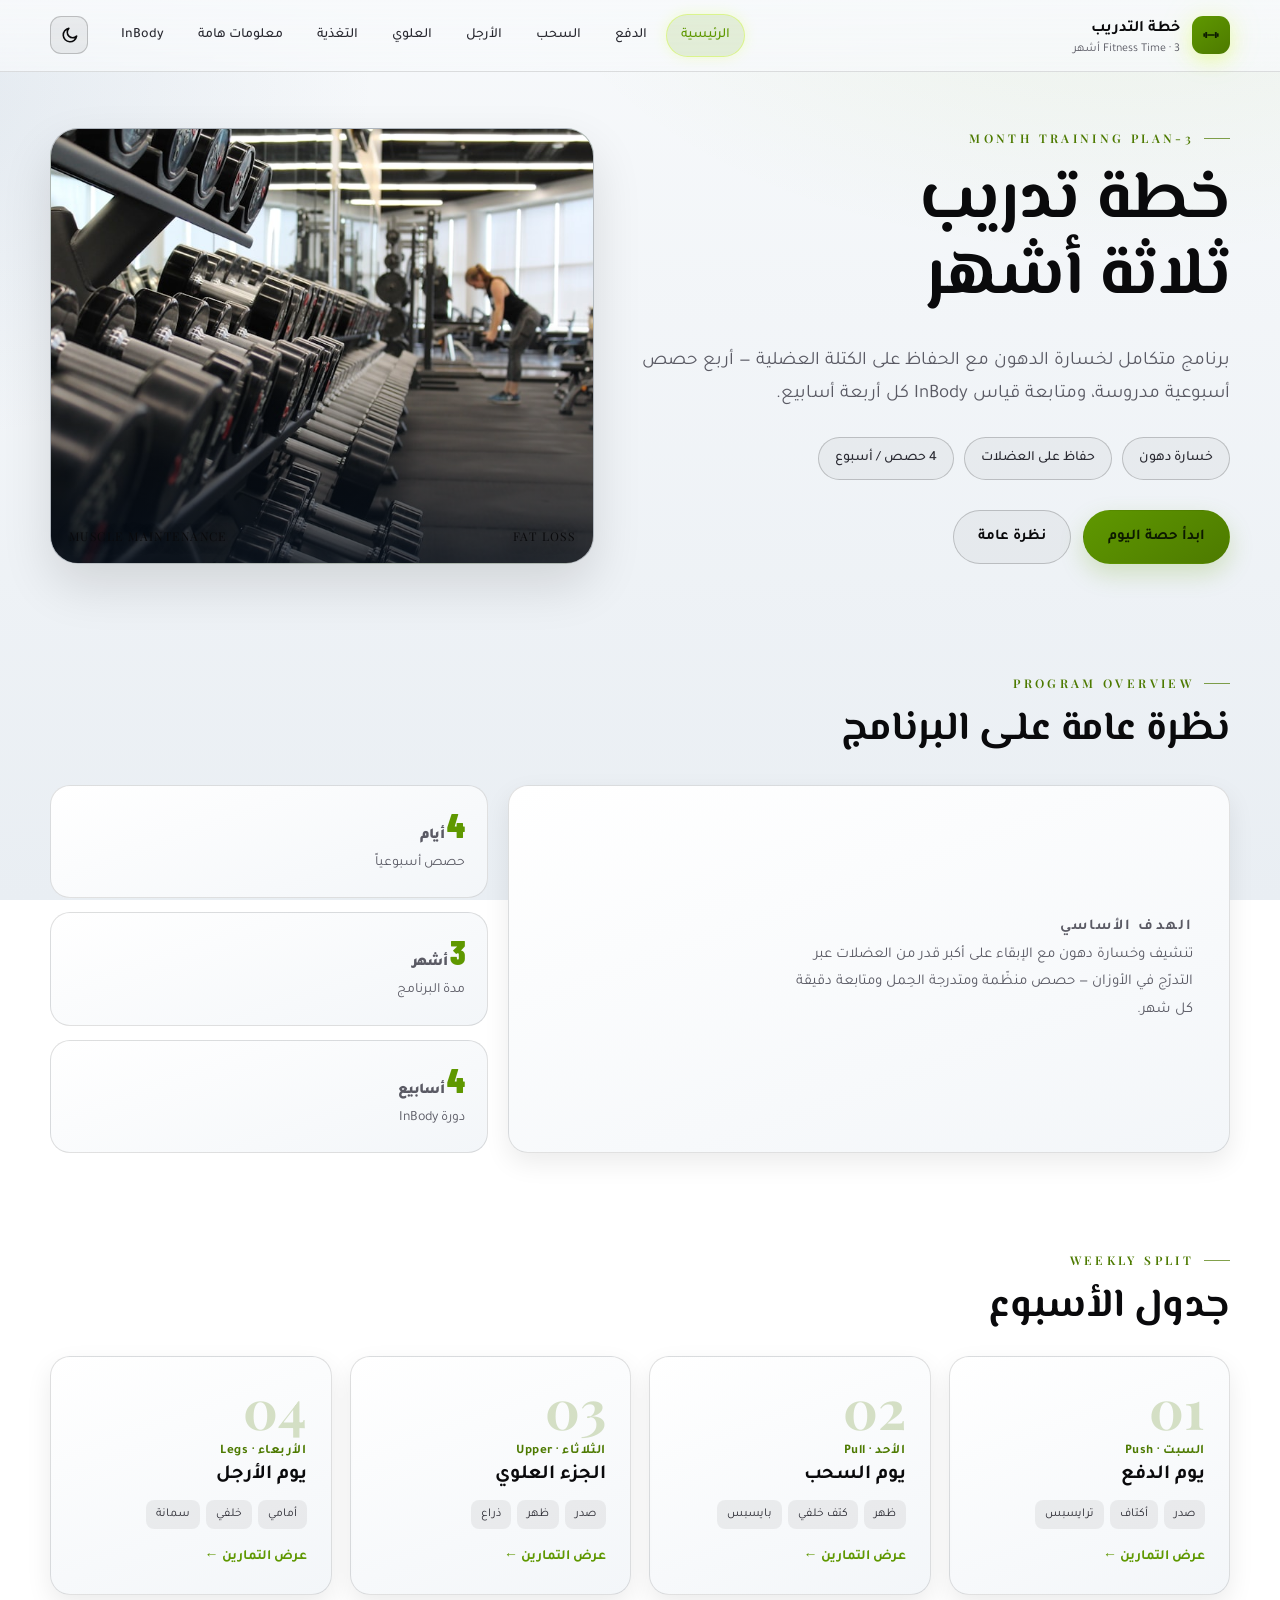
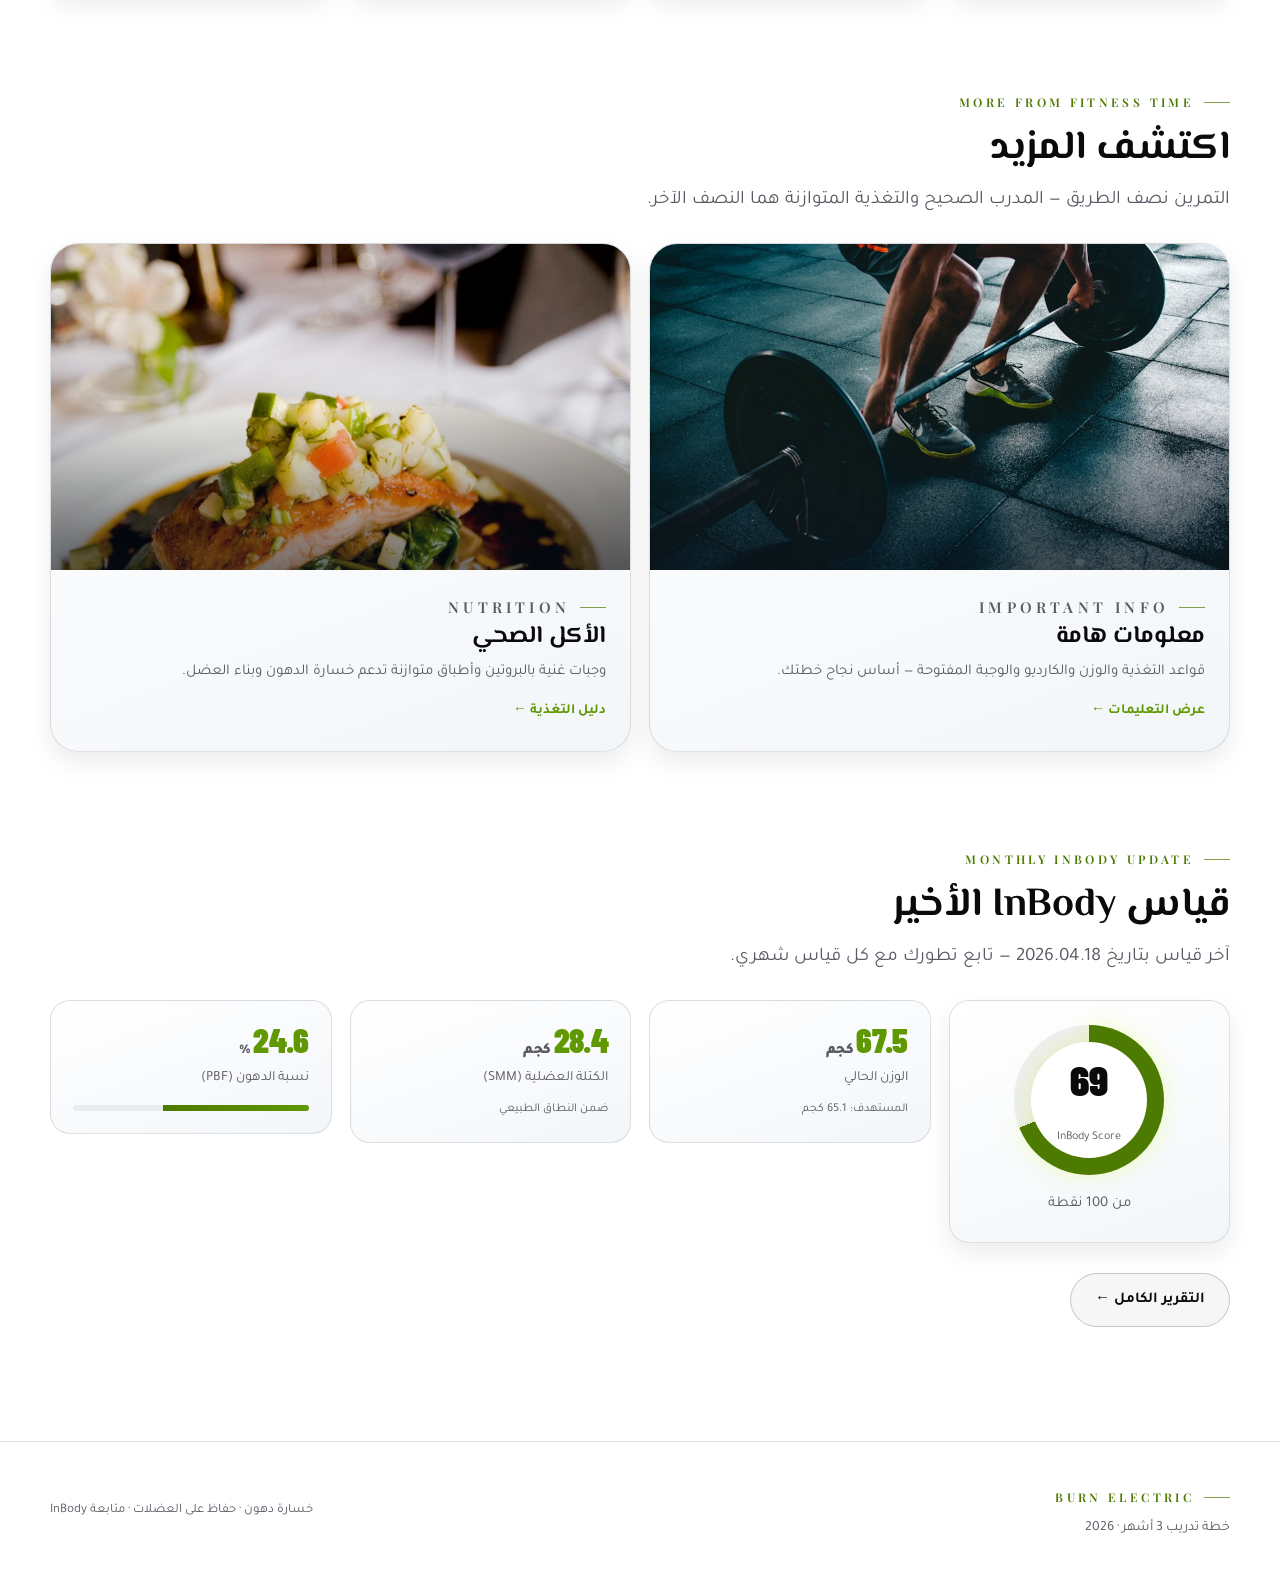
==== commit 76df55fd: "تحسينات تصميمية: إصلاح البراند مارك، overview grid، وpolish عام - استبدال 3 بطاقات متساوية بـ asymme" ====
--- a/index.html
+++ b/index.html
@@ -5,7 +5,10 @@
   <meta name="viewport" content="width=device-width, initial-scale=1.0">
   <title>خطة التدريب — 3 أشهر | Fitness Time</title>
   <meta name="description" content="خطة تدريب 3 أشهر لخسارة الدهون والحفاظ على العضلات — بوش، بُل، أرجل، علوي، مع متابعة InBody.">
-  <meta name="theme-color" content="#0b1a2b">
+  <meta name="theme-color" content="#09090b">
+  <meta property="og:title" content="BURN Electric — خطة التدريب 3 أشهر">
+  <meta property="og:description" content="برنامج خسارة دهون مع الحفاظ على العضلات — 4 حصص أسبوعية ومتابعة InBody.">
+  <meta property="og:type" content="website">
   <link rel="icon" href="assets/icon.svg" type="image/svg+xml">
   <link rel="manifest" href="manifest.webmanifest">
   <link rel="apple-touch-icon" href="assets/icon.svg">
@@ -65,19 +68,24 @@
     <section class="section wrap" id="overview">
       <p class="eyebrow" data-reveal>Program Overview</p>
       <h2 class="section-title" data-reveal>نظرة عامة على البرنامج</h2>
-      <p class="lead" data-reveal>الهدف الأساسي هو <b style="color:var(--cream)">خفض نسبة الدهون</b> مع الحفاظ على الكتلة العضلية عبر حصص منظّمة ومتدرجة الحِمل.</p>
-      <div class="cards c3" style="margin-top:26px">
-        <div class="card" data-reveal>
-          <h3>الهدف</h3>
-          <p>تنشيف وخسارة دهون مع الإبقاء على أكبر قدر من العضلات عبر التدرّج في الأوزان.</p>
-        </div>
-        <div class="card" data-reveal>
-          <h3>التقسيم</h3>
-          <p>4 حصص: دفع، سحب، أرجل، وجزء علوي — توزيع متوازن لكامل الجسم خلال الأسبوع.</p>
-        </div>
-        <div class="card" data-reveal>
-          <h3>المتابعة</h3>
-          <p>قياس InBody كل 4 أسابيع لمتابعة الوزن والعضلات ونسبة الدهون بدقة.</p>
+      <div class="overview-grid" style="margin-top:32px">
+        <div class="card overview-main" data-reveal>
+          <p class="overview-label">الهدف الأساسي</p>
+          <p class="overview-text">تنشيف وخسارة دهون مع الإبقاء على أكبر قدر من العضلات عبر التدرّج في الأوزان — حصص منظّمة ومتدرجة الحِمل ومتابعة دقيقة كل شهر.</p>
+        </div>
+        <div class="overview-stats" data-reveal>
+          <div class="stat">
+            <div class="v">4<small> أيام</small></div>
+            <div class="k">حصص أسبوعياً</div>
+          </div>
+          <div class="stat">
+            <div class="v">3<small> أشهر</small></div>
+            <div class="k">مدة البرنامج</div>
+          </div>
+          <div class="stat">
+            <div class="v">4<small> أسابيع</small></div>
+            <div class="k">دورة InBody</div>
+          </div>
         </div>
       </div>
     </section>
@@ -179,14 +187,10 @@
   <footer class="footer">
     <div class="wrap footer-grid">
       <div>
-        <p class="eyebrow" style="margin-bottom:8px">Connect with Us</p>
-        <div class="muted">خطة التدريب — Fitness Time · 2026</div>
-      </div>
-      <div class="contact">
-        <div><span>EMAIL</span>hello@fitnesstime.example</div>
-        <div><span>SOCIAL</span>@fitnesstime</div>
-        <div><span>PHONE</span>123-456-7890</div>
-      </div>
+        <p class="eyebrow" style="margin-bottom:8px">BURN Electric</p>
+        <div class="muted">خطة تدريب 3 أشهر · 2026</div>
+      </div>
+      <div class="muted" style="font-size:13px;text-align:end">خسارة دهون · حفاظ على العضلات · متابعة InBody</div>
     </div>
   </footer>
 
--- a/assets/styles.css
+++ b/assets/styles.css
@@ -125,7 +125,7 @@
   color: var(--text);
   background: var(--bg);
   background-attachment: fixed;
-  min-height: 100vh;
+  min-height: 100dvh;
   line-height: 1.75;
   -webkit-font-smoothing: antialiased;
   text-rendering: optimizeLegibility;
@@ -148,7 +148,7 @@
 .brand .mark {
   width: 38px; height: 38px; border-radius: 11px; flex: none;
   display: grid; place-items: center;
-  background: linear-gradient(145deg, var(--gold), #9c7b3c);
+  background: linear-gradient(145deg, var(--gold-2), var(--gold));
   color: #0d1a00; box-shadow: 0 6px 18px rgba(204,255,0,.35);
 }
 .brand small { display: block; font-weight: 400; color: var(--muted); font-size: 12px; line-height: 1; }
@@ -195,13 +195,14 @@
   font-family: var(--ar-display);
   font-size: clamp(34px, 6vw, 68px);
   letter-spacing: -.01em;
-}
-.section-title { font-family: var(--ar-display); font-size: clamp(26px, 3.4vw, 40px); }
+  text-wrap: balance;
+}
+.section-title { font-family: var(--ar-display); font-size: clamp(26px, 3.4vw, 40px); text-wrap: balance; }
 
 .lead { color: var(--muted); font-size: clamp(16px, 1.6vw, 19px); margin: 12px 0 0; max-width: 60ch; }
 
 .section { padding: 64px 0; }
-.section + .section { padding-top: 8px; }
+.section + .section { padding-top: 28px; }
 
 /* ---------- Hero / cover -------------------------------------------------- */
 .hero { padding: 56px 0 40px; }
@@ -249,6 +250,7 @@
   transition: transform .15s, box-shadow .2s, background .2s; text-align: center;
 }
 .btn:hover { transform: translateY(-2px); }
+.btn:active { transform: translateY(1px) scale(0.98); transition-duration: .08s; box-shadow: none !important; }
 .btn-gold { background: linear-gradient(145deg, var(--gold-2), var(--gold)); color: #0d1a00; box-shadow: 0 12px 26px rgba(204,255,0,.30); }
 .btn-ghost { background: var(--fill-soft); color: var(--cream); border-color: var(--line-2); }
 .btn-ghost:hover { background: var(--fill); }
@@ -293,7 +295,7 @@
   border: 1px solid var(--line); border-radius: var(--radius); padding: 20px 22px;
   transition: border-color .2s, background .2s;
 }
-.ex:hover { border-color: rgba(204,255,0,.3); }
+.ex:hover { border-color: rgba(204,255,0,.35); box-shadow: 0 0 0 1px rgba(204,255,0,.08), var(--shadow-sm); }
 .ex.done { border-color: rgba(95,191,143,.4); background: linear-gradient(160deg, rgba(95,191,143,.14), transparent 60%), var(--surface); }
 .ex-num { font-family: var(--serif); font-size: 30px; font-weight: 700; color: var(--gold); grid-column: 2; grid-row: 1; line-height: 1; text-align: center; min-width: 40px; }
 .ex-body { grid-column: 1; grid-row: 1 / span 2; }
@@ -794,6 +796,69 @@
   .timer     { bottom: calc(64px + 14px); }
 }
 
+/* ---------- Focus rings (accessibility) ---------------------------------- */
+:focus-visible {
+  outline: 2px solid var(--gold);
+  outline-offset: 3px;
+  border-radius: 4px;
+}
+.btn:focus-visible, .ex-link:focus-visible { outline-offset: 4px; }
+
+/* ---------- Bottom nav active indicator ---------------------------------- */
+.bottom-nav__item.active::before {
+  content: "";
+  position: absolute;
+  top: 0;
+  left: 50%;
+  transform: translateX(-50%);
+  width: 28px;
+  height: 2px;
+  background: var(--gold);
+  border-radius: 0 0 3px 3px;
+  box-shadow: 0 0 10px rgba(204,255,0,.65);
+}
+
+/* ---------- Overview grid (home — replaces generic 3-card) --------------- */
+.overview-grid {
+  display: grid;
+  grid-template-columns: 1.65fr 1fr;
+  gap: 20px;
+  align-items: stretch;
+}
+.overview-main {
+  display: flex;
+  flex-direction: column;
+  justify-content: center;
+  padding: 32px 36px;
+  min-height: 180px;
+}
+.overview-label {
+  font-size: 11px;
+  font-weight: 700;
+  color: var(--gold);
+  letter-spacing: .14em;
+  text-transform: uppercase;
+  margin: 0 0 16px;
+  font-family: var(--numeric);
+}
+.overview-text {
+  font-size: clamp(16px, 1.7vw, 19px);
+  color: var(--text);
+  line-height: 1.85;
+  margin: 0;
+  max-width: 52ch;
+}
+.overview-stats {
+  display: flex;
+  flex-direction: column;
+  gap: 14px;
+}
+@media (max-width: 820px) {
+  .overview-grid { grid-template-columns: 1fr; }
+  .overview-stats { display: grid; grid-template-columns: repeat(3, 1fr); gap: 12px; }
+  .overview-main { padding: 22px 24px; }
+}
+
 /* ---------- Print --------------------------------------------------------- */
 @media print {
   body { background: #fff; color: #111; }
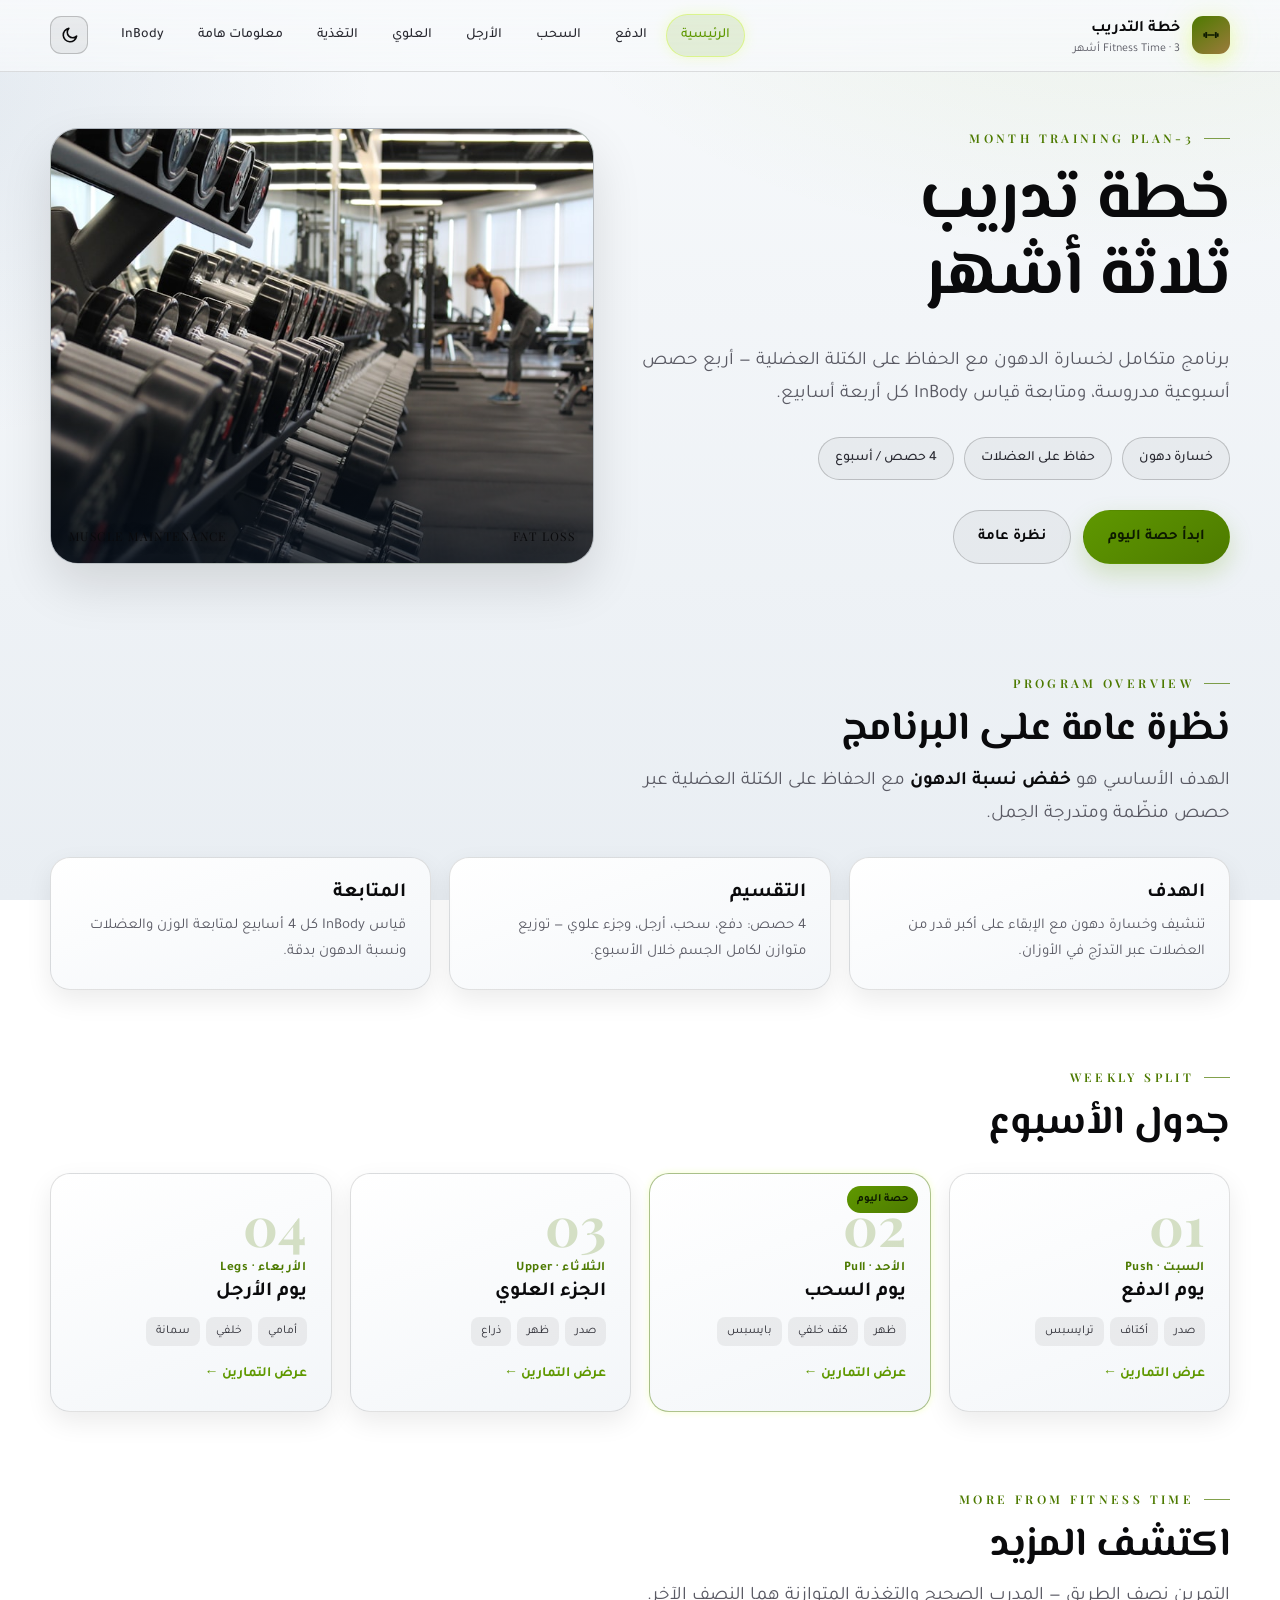
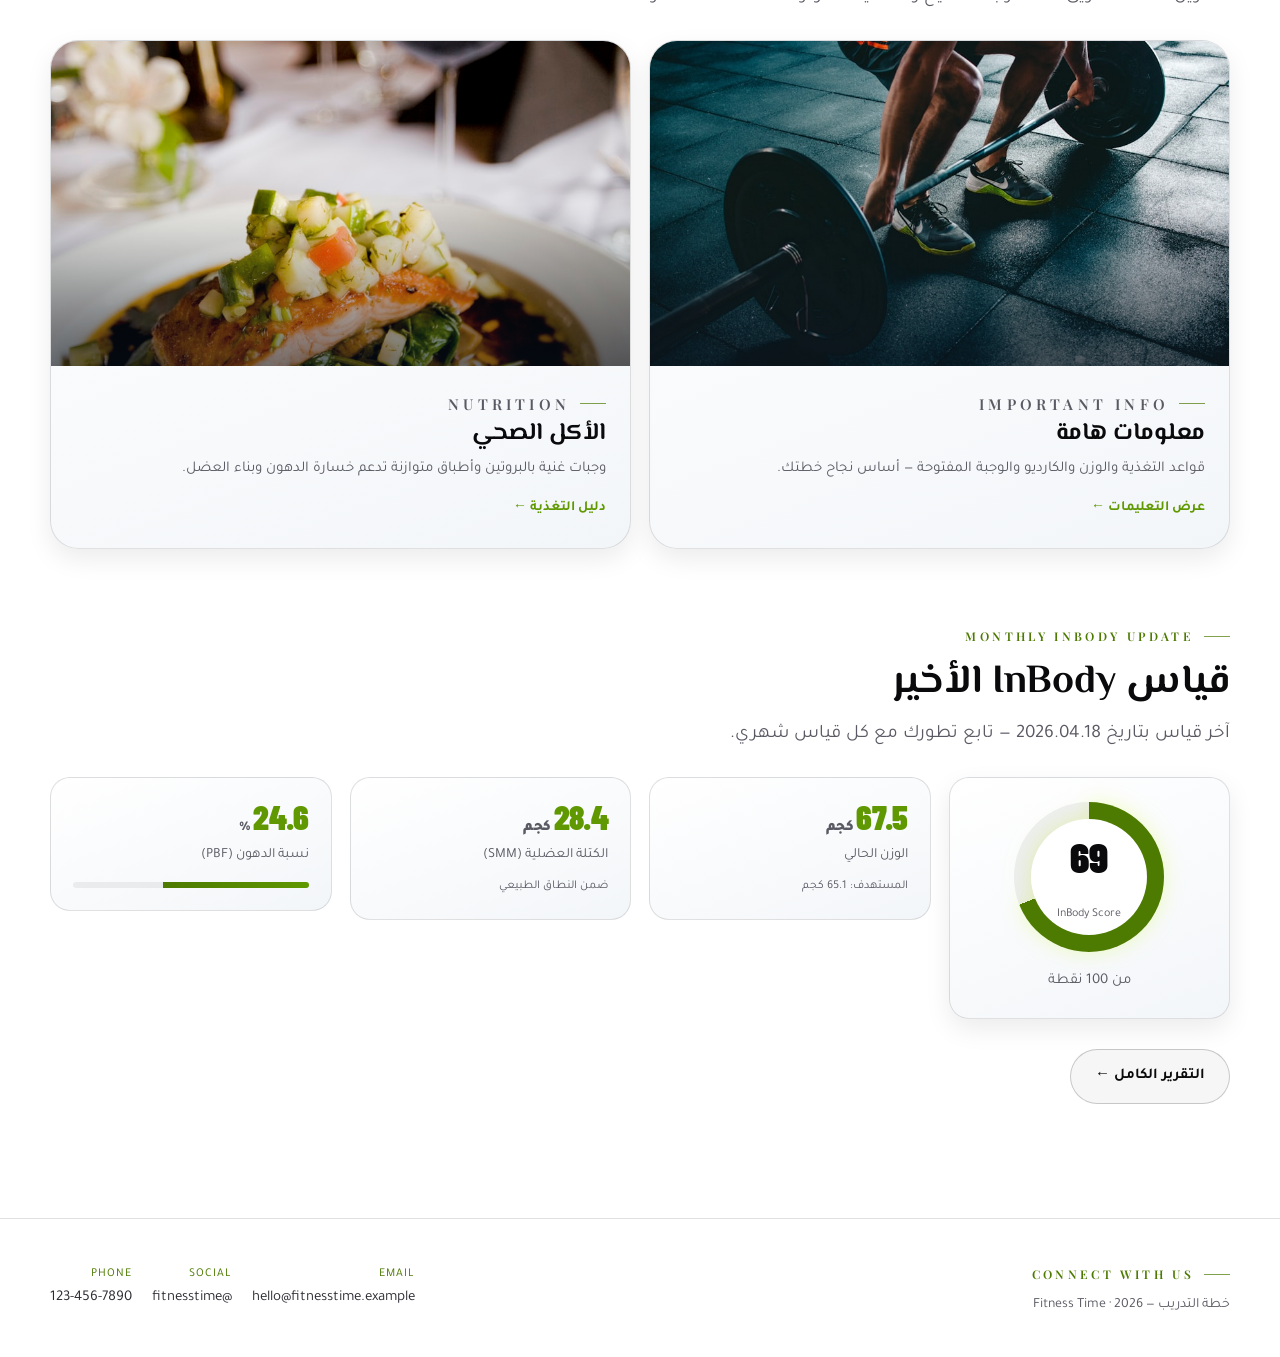
==== commit 40afb57d: "تصميم لوحة الأداء: صفوف تمارين بخطوط فاصلة + بطاقة حصة اليوم - تحويل بطاقات التمارين إلى صفوف مفصولة" ====
--- a/index.html
+++ b/index.html
@@ -6,9 +6,6 @@
   <title>خطة التدريب — 3 أشهر | Fitness Time</title>
   <meta name="description" content="خطة تدريب 3 أشهر لخسارة الدهون والحفاظ على العضلات — بوش، بُل، أرجل، علوي، مع متابعة InBody.">
   <meta name="theme-color" content="#09090b">
-  <meta property="og:title" content="BURN Electric — خطة التدريب 3 أشهر">
-  <meta property="og:description" content="برنامج خسارة دهون مع الحفاظ على العضلات — 4 حصص أسبوعية ومتابعة InBody.">
-  <meta property="og:type" content="website">
   <link rel="icon" href="assets/icon.svg" type="image/svg+xml">
   <link rel="manifest" href="manifest.webmanifest">
   <link rel="apple-touch-icon" href="assets/icon.svg">
@@ -68,24 +65,19 @@
     <section class="section wrap" id="overview">
       <p class="eyebrow" data-reveal>Program Overview</p>
       <h2 class="section-title" data-reveal>نظرة عامة على البرنامج</h2>
-      <div class="overview-grid" style="margin-top:32px">
-        <div class="card overview-main" data-reveal>
-          <p class="overview-label">الهدف الأساسي</p>
-          <p class="overview-text">تنشيف وخسارة دهون مع الإبقاء على أكبر قدر من العضلات عبر التدرّج في الأوزان — حصص منظّمة ومتدرجة الحِمل ومتابعة دقيقة كل شهر.</p>
-        </div>
-        <div class="overview-stats" data-reveal>
-          <div class="stat">
-            <div class="v">4<small> أيام</small></div>
-            <div class="k">حصص أسبوعياً</div>
-          </div>
-          <div class="stat">
-            <div class="v">3<small> أشهر</small></div>
-            <div class="k">مدة البرنامج</div>
-          </div>
-          <div class="stat">
-            <div class="v">4<small> أسابيع</small></div>
-            <div class="k">دورة InBody</div>
-          </div>
+      <p class="lead" data-reveal>الهدف الأساسي هو <b style="color:var(--cream)">خفض نسبة الدهون</b> مع الحفاظ على الكتلة العضلية عبر حصص منظّمة ومتدرجة الحِمل.</p>
+      <div class="cards c3" style="margin-top:26px">
+        <div class="card" data-reveal>
+          <h3>الهدف</h3>
+          <p>تنشيف وخسارة دهون مع الإبقاء على أكبر قدر من العضلات عبر التدرّج في الأوزان.</p>
+        </div>
+        <div class="card" data-reveal>
+          <h3>التقسيم</h3>
+          <p>4 حصص: دفع، سحب، أرجل، وجزء علوي — توزيع متوازن لكامل الجسم خلال الأسبوع.</p>
+        </div>
+        <div class="card" data-reveal>
+          <h3>المتابعة</h3>
+          <p>قياس InBody كل 4 أسابيع لمتابعة الوزن والعضلات ونسبة الدهون بدقة.</p>
         </div>
       </div>
     </section>
@@ -187,10 +179,14 @@
   <footer class="footer">
     <div class="wrap footer-grid">
       <div>
-        <p class="eyebrow" style="margin-bottom:8px">BURN Electric</p>
-        <div class="muted">خطة تدريب 3 أشهر · 2026</div>
-      </div>
-      <div class="muted" style="font-size:13px;text-align:end">خسارة دهون · حفاظ على العضلات · متابعة InBody</div>
+        <p class="eyebrow" style="margin-bottom:8px">Connect with Us</p>
+        <div class="muted">خطة التدريب — Fitness Time · 2026</div>
+      </div>
+      <div class="contact">
+        <div><span>EMAIL</span>hello@fitnesstime.example</div>
+        <div><span>SOCIAL</span>@fitnesstime</div>
+        <div><span>PHONE</span>123-456-7890</div>
+      </div>
     </div>
   </footer>
 
--- a/assets/styles.css
+++ b/assets/styles.css
@@ -125,7 +125,7 @@
   color: var(--text);
   background: var(--bg);
   background-attachment: fixed;
-  min-height: 100dvh;
+  min-height: 100vh;
   line-height: 1.75;
   -webkit-font-smoothing: antialiased;
   text-rendering: optimizeLegibility;
@@ -148,7 +148,7 @@
 .brand .mark {
   width: 38px; height: 38px; border-radius: 11px; flex: none;
   display: grid; place-items: center;
-  background: linear-gradient(145deg, var(--gold-2), var(--gold));
+  background: linear-gradient(145deg, var(--gold), #9c7b3c);
   color: #0d1a00; box-shadow: 0 6px 18px rgba(204,255,0,.35);
 }
 .brand small { display: block; font-weight: 400; color: var(--muted); font-size: 12px; line-height: 1; }
@@ -195,14 +195,13 @@
   font-family: var(--ar-display);
   font-size: clamp(34px, 6vw, 68px);
   letter-spacing: -.01em;
-  text-wrap: balance;
-}
-.section-title { font-family: var(--ar-display); font-size: clamp(26px, 3.4vw, 40px); text-wrap: balance; }
+}
+.section-title { font-family: var(--ar-display); font-size: clamp(26px, 3.4vw, 40px); }
 
 .lead { color: var(--muted); font-size: clamp(16px, 1.6vw, 19px); margin: 12px 0 0; max-width: 60ch; }
 
 .section { padding: 64px 0; }
-.section + .section { padding-top: 28px; }
+.section + .section { padding-top: 8px; }
 
 /* ---------- Hero / cover -------------------------------------------------- */
 .hero { padding: 56px 0 40px; }
@@ -250,7 +249,6 @@
   transition: transform .15s, box-shadow .2s, background .2s; text-align: center;
 }
 .btn:hover { transform: translateY(-2px); }
-.btn:active { transform: translateY(1px) scale(0.98); transition-duration: .08s; box-shadow: none !important; }
 .btn-gold { background: linear-gradient(145deg, var(--gold-2), var(--gold)); color: #0d1a00; box-shadow: 0 12px 26px rgba(204,255,0,.30); }
 .btn-ghost { background: var(--fill-soft); color: var(--cream); border-color: var(--line-2); }
 .btn-ghost:hover { background: var(--fill); }
@@ -288,20 +286,22 @@
 .kpi b { display: block; font-family: var(--serif); font-size: 40px; color: var(--gold-2); line-height: 1; }
 .kpi span { color: var(--muted); font-size: 13px; }
 
-.exlist { display: grid; gap: 16px; margin-top: 26px; }
+.exlist { display: grid; gap: 0; margin-top: 18px; border-bottom: 1px solid var(--line); }
 .ex {
-  display: grid; grid-template-columns: 1fr auto; gap: 10px 18px; align-items: start;
-  background: var(--surface);
-  border: 1px solid var(--line); border-radius: var(--radius); padding: 20px 22px;
-  transition: border-color .2s, background .2s;
-}
-.ex:hover { border-color: rgba(204,255,0,.35); box-shadow: 0 0 0 1px rgba(204,255,0,.08), var(--shadow-sm); }
-.ex.done { border-color: rgba(95,191,143,.4); background: linear-gradient(160deg, rgba(95,191,143,.14), transparent 60%), var(--surface); }
-.ex-num { font-family: var(--serif); font-size: 30px; font-weight: 700; color: var(--gold); grid-column: 2; grid-row: 1; line-height: 1; text-align: center; min-width: 40px; }
-.ex-body { grid-column: 1; grid-row: 1 / span 2; }
-.ex-side { grid-column: 1 / -1; }
+  display: grid; grid-template-columns: auto 1fr auto; gap: 6px 16px; align-items: start;
+  background: transparent;
+  border-top: 1px solid var(--line); border-radius: 0; padding: 20px 4px 18px;
+  transition: background .2s;
+}
+.ex:hover { background: var(--fill-soft); }
+.ex.done { background: linear-gradient(90deg, rgba(95,191,143,.08), transparent 65%); }
+.ex-num { font-family: var(--numeric); font-size: 22px; font-weight: 900; color: var(--gold); grid-column: 1; grid-row: 1; line-height: 1.3; text-align: center; min-width: 34px; letter-spacing: .02em; }
+.ex-body { grid-column: 2; grid-row: 1; }
+.ex-side { grid-column: 1 / -1; grid-row: 2; }
 .ex-body h3 { font-size: 21px; }
-.ex-meta { display: flex; gap: 8px; flex-wrap: wrap; margin-top: 10px; }
+.ex-meta { display: flex; gap: 4px; flex-wrap: wrap; margin-top: 8px; }
+.ex-meta .chip { background: transparent; border: none; padding: 0; color: var(--muted); font-size: 12.5px; }
+.ex-meta .chip + .chip::before { content: "·"; margin-inline-end: 8px; color: var(--muted); }
 .chip {
   font-size: 13px; color: var(--text); background: var(--fill);
   border: 1px solid var(--line); padding: 5px 11px; border-radius: 9px;
@@ -314,21 +314,26 @@
   border-radius: 999px; transition: .2s;
 }
 .ex-link:hover { background: var(--gold-soft); }
-.ex-side { display: flex; flex-direction: row-reverse; justify-content: space-between; align-items: center; gap: 10px; border-top: 1px solid var(--line); padding-top: 12px; margin-top: 4px; }
-.sets { display: flex; gap: 6px; }
+.ex-side { display: flex; flex-direction: row-reverse; align-items: center; gap: 14px; padding-top: 6px; }
+.ex-side small { flex: none; }
+.sets { display: flex; gap: 5px; flex: 1; }
 .set-dot {
-  width: 30px; height: 30px; border-radius: 9px; border: 1px solid var(--line-2);
+  flex: 1; height: 30px; border-radius: 8px; border: 1px solid var(--line-2);
   background: var(--fill-soft); color: var(--muted); font-size: 13px; font-weight: 700;
+  font-family: var(--numeric);
   display: grid; place-items: center; cursor: pointer; transition: .15s; user-select: none;
 }
+@keyframes setPop { 0% { transform: scale(1); } 45% { transform: scale(1.12); } 100% { transform: scale(1); } }
+.set-dot.pop { animation: setPop .32s cubic-bezier(.34,1.56,.64,1); }
+@media (prefers-reduced-motion: reduce) { .set-dot.pop { animation: none; } }
 .set-dot:hover { border-color: var(--gold); color: var(--cream); }
 .set-dot.on { background: linear-gradient(145deg, var(--gold-2), var(--gold)); color: #0d1a00; border-color: transparent; }
 .ex-side small { color: var(--muted); font-size: 11px; }
 
 /* ---------- Exercise animation preview ---------------------------------- */
 .ex-preview {
-  grid-column: 2; grid-row: 2; align-self: start;
-  width: 90px; height: 90px; flex: none;
+  grid-column: 3; grid-row: 1; align-self: start;
+  width: 76px; height: 76px; flex: none;
   border-radius: 14px; overflow: hidden;
   border: 1px solid var(--line);
   background: var(--fill);
@@ -388,7 +393,12 @@
 .w-delta.down { color: var(--down); }
 
 /* progress bar */
-.progress-wrap { display: flex; align-items: center; gap: 14px; margin: 22px 0 4px; }
+.progress-wrap {
+  position: sticky; top: 74px; z-index: 30;
+  display: flex; align-items: center; gap: 14px; margin: 22px 0 4px;
+  padding: 10px 16px; background: var(--nav-panel);
+  border: 1px solid var(--line); border-radius: 999px;
+}
 .progress { flex: 1; height: 10px; border-radius: 999px; background: var(--fill); overflow: hidden; border: 1px solid var(--line); }
 .progress > i { display: block; height: 100%; width: 0; background: linear-gradient(90deg, var(--gold), var(--gold-2)); transition: width .35s ease; }
 .progress-label { font-size: 14px; color: var(--muted); white-space: nowrap; }
@@ -663,9 +673,11 @@
   .profile-stats { gap: 18px; }
 
   /* ---- Exercises ---- */
-  .ex { padding: 16px 16px 14px; gap: 8px 14px; }
-  .ex-num { font-size: 24px; min-width: 32px; }
-  .ex-preview { width: 72px; height: 72px; }
+  .ex { padding: 16px 2px 14px; gap: 6px 12px; }
+  .ex-num { font-size: 19px; min-width: 28px; }
+  .ex-preview { width: 64px; height: 64px; }
+  .set-dot { height: 28px; }
+  .progress-wrap { top: 68px; padding: 8px 14px; }
 
   /* ---- Section spacing ---- */
   .section { padding: 32px 0; }
@@ -790,73 +802,23 @@
   :root:not([data-theme="dark"]) .day-card .num { color: rgba(77,122,0,.22); }
 }
 
+/* Today's session highlight + per-day progress (home) */
+.day-card.today { border-color: rgba(204,255,0,.45); box-shadow: var(--glow-xs); }
+.today-badge {
+  position: absolute; top: 12px; inset-inline-start: 12px;
+  background: linear-gradient(145deg, var(--gold-2), var(--gold)); color: #0d1a00;
+  font-size: 11px; font-weight: 700; padding: 4px 10px; border-radius: 999px;
+}
+.day-progress { margin-top: 10px; font-size: 12px; color: var(--gold-2); font-weight: 700; }
+[data-theme="light"] .day-card.today { border-color: rgba(77,122,0,.45); }
+@media (prefers-color-scheme: light) {
+  :root:not([data-theme="dark"]) .day-card.today { border-color: rgba(77,122,0,.45); }
+}
+
 /* Mobile: lift timer FAB above bottom nav */
 @media (max-width: 620px) {
   .timer-fab { bottom: calc(64px + 14px); }
   .timer     { bottom: calc(64px + 14px); }
-}
-
-/* ---------- Focus rings (accessibility) ---------------------------------- */
-:focus-visible {
-  outline: 2px solid var(--gold);
-  outline-offset: 3px;
-  border-radius: 4px;
-}
-.btn:focus-visible, .ex-link:focus-visible { outline-offset: 4px; }
-
-/* ---------- Bottom nav active indicator ---------------------------------- */
-.bottom-nav__item.active::before {
-  content: "";
-  position: absolute;
-  top: 0;
-  left: 50%;
-  transform: translateX(-50%);
-  width: 28px;
-  height: 2px;
-  background: var(--gold);
-  border-radius: 0 0 3px 3px;
-  box-shadow: 0 0 10px rgba(204,255,0,.65);
-}
-
-/* ---------- Overview grid (home — replaces generic 3-card) --------------- */
-.overview-grid {
-  display: grid;
-  grid-template-columns: 1.65fr 1fr;
-  gap: 20px;
-  align-items: stretch;
-}
-.overview-main {
-  display: flex;
-  flex-direction: column;
-  justify-content: center;
-  padding: 32px 36px;
-  min-height: 180px;
-}
-.overview-label {
-  font-size: 11px;
-  font-weight: 700;
-  color: var(--gold);
-  letter-spacing: .14em;
-  text-transform: uppercase;
-  margin: 0 0 16px;
-  font-family: var(--numeric);
-}
-.overview-text {
-  font-size: clamp(16px, 1.7vw, 19px);
-  color: var(--text);
-  line-height: 1.85;
-  margin: 0;
-  max-width: 52ch;
-}
-.overview-stats {
-  display: flex;
-  flex-direction: column;
-  gap: 14px;
-}
-@media (max-width: 820px) {
-  .overview-grid { grid-template-columns: 1fr; }
-  .overview-stats { display: grid; grid-template-columns: repeat(3, 1fr); gap: 12px; }
-  .overview-main { padding: 22px 24px; }
 }
 
 /* ---------- Print --------------------------------------------------------- */
@@ -864,11 +826,8 @@
   body { background: #fff; color: #111; }
   .nav, .timer, .timer-fab, .hero-cta, [data-reveal] { opacity: 1 !important; transform: none !important; }
   .timer, .timer-fab, .theme-toggle, .ex-preview { display: none !important; }
-  .ex { grid-template-columns: auto 1fr auto; }
+  .ex { grid-template-columns: auto 1fr; }
   .ex-body { grid-column: 2; }
-  .ex-side { grid-column: 3; }
-  .ex { grid-template-columns: 1fr auto; }
-  .ex-body { grid-column: 1; }
   .ex-side { grid-column: 1 / -1; }
   .card, .ex, .panel, .stat, .w-field { box-shadow: none; border-color: #ccc; background: #fff; }
   h1,h2,h3,.display,.kpi b,.ex-num,.w-input,.w-stat b { color: #111; }
@@ -886,7 +845,7 @@
 .w-stat b      { font-family: var(--numeric); }
 
 /* Frosted glass cards — BURN card style */
-.card, .panel, .stat, .ex, .meal, .tip, .day-card, .feature, .coach {
+.card, .panel, .stat, .meal, .tip, .day-card, .feature, .coach {
   backdrop-filter: blur(10px);
   -webkit-backdrop-filter: blur(10px);
 }
@@ -914,15 +873,15 @@
   width: 128px; height: 128px; flex: none; display: block;
 }
 .activity-ring svg { width: 100%; height: 100%; }
-.ar-track { stroke: rgba(255,255,255,.07); }
+.ar-track { stroke: var(--line); }
 .ar-fill  {
-  stroke: #CCFF00;
+  stroke: var(--gold);
   filter: drop-shadow(0 0 8px rgba(204,255,0,.55));
   transition: stroke-dashoffset .65s cubic-bezier(.4,0,.2,1);
 }
 .ar-pct {
   font-family: 'Barlow Condensed', sans-serif;
-  font-weight: 900; font-size: 28px; fill: #CCFF00;
+  font-weight: 900; font-size: 28px; fill: var(--gold-2);
   letter-spacing: -.03em;
 }
 .ar-label {
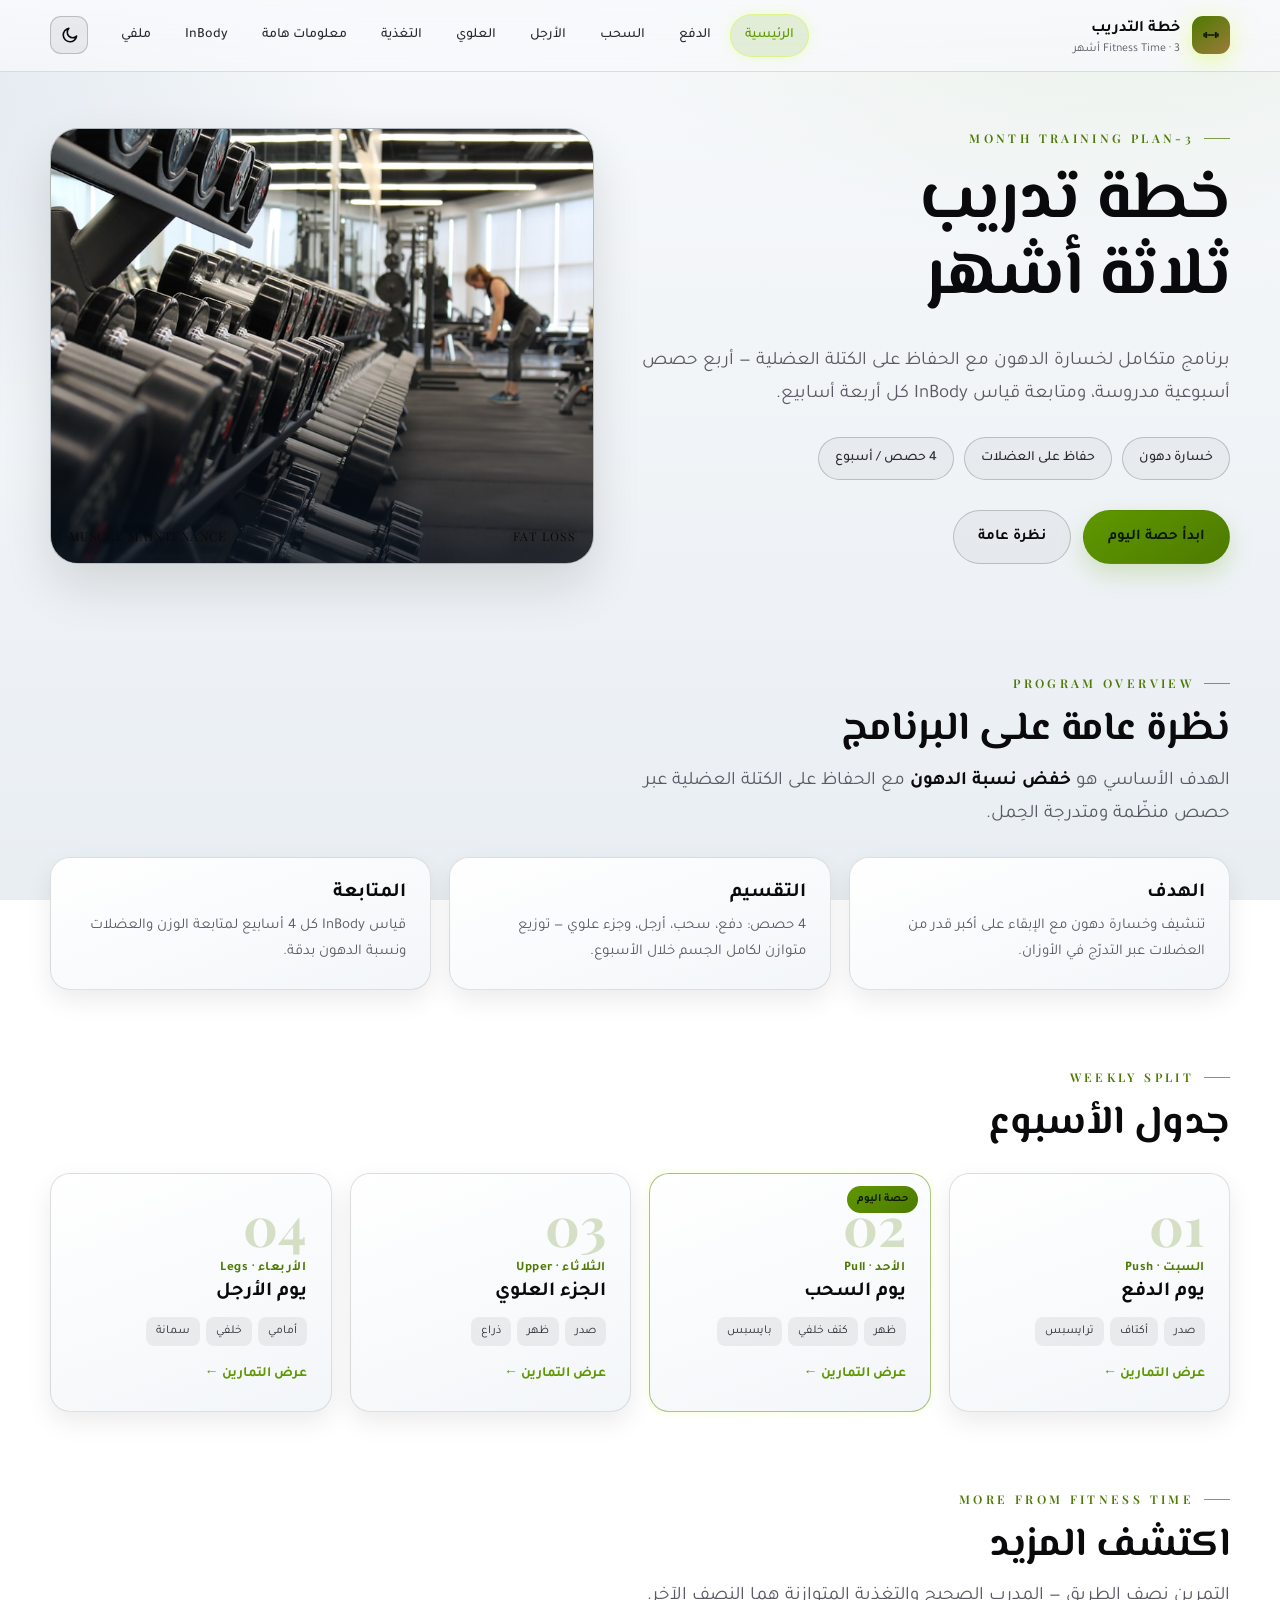
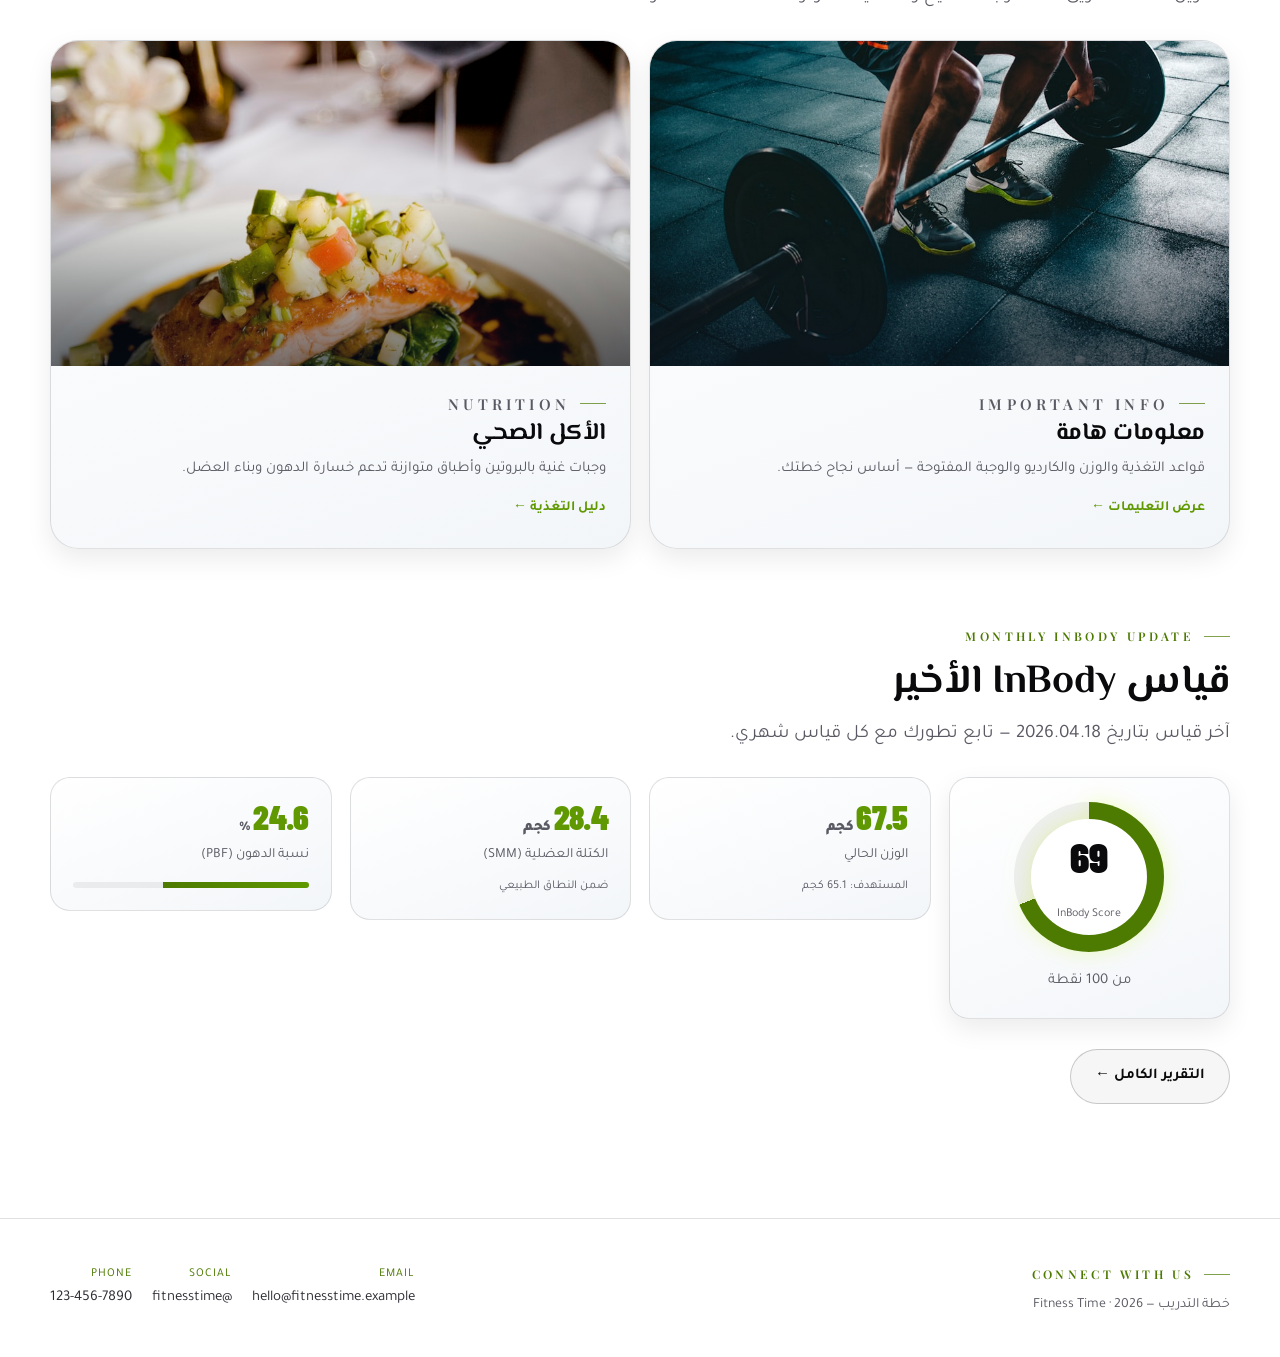
==== commit 53d9e7d1: "إضافة صفحة الملف الشخصي: بيانات الجسم والأهداف المحسوبة تلقائياً - صفحة profile.html: الاسم، الجنس، " ====
--- a/index.html
+++ b/index.html
@@ -31,6 +31,7 @@
         <a href="nutrition.html">التغذية</a>
         <a href="info.html">معلومات هامة</a>
         <a href="inbody.html">InBody</a>
+        <a href="profile.html">ملفي</a>
       </nav>
       <button class="theme-toggle" id="themeToggle" type="button" aria-label="تبديل الوضع"></button>
     </div>
@@ -228,12 +229,9 @@
     </a>
 
     <!-- معلومات -->
-    <a class="bottom-nav__item" href="info.html" aria-label="معلومات">
-      <svg viewBox="0 0 24 24" aria-hidden="true">
-        <circle cx="12" cy="12" r="10"/>
-        <path d="M12 16v-4M12 8h.01"/>
-      </svg>
-      <span>معلومات</span>
+    <a class="bottom-nav__item" href="profile.html" aria-label="ملفي">
+      <svg width="24" height="24" viewBox="0 0 24 24" fill="none" stroke="currentColor" stroke-width="2" stroke-linecap="round" stroke-linejoin="round"><path d="M20 21v-2a4 4 0 0 0-4-4H8a4 4 0 0 0-4 4v2"/><circle cx="12" cy="7" r="4"/></svg>
+      <span>ملفي</span>
     </a>
 
   </nav>
--- a/assets/styles.css
+++ b/assets/styles.css
@@ -632,6 +632,21 @@
 .ib-hint svg { width: 15px; height: 15px; color: var(--gold); }
 #ibSave { padding: 10px 20px; font-size: 14px; }
 
+/* ---------- Profile page --------------------------------------------------- */
+.pf-form { display: grid; grid-template-columns: repeat(2, 1fr); gap: 16px 18px; margin-top: 6px; }
+.pf-field { display: grid; gap: 8px; align-content: start; }
+.pf-field label { font-size: 13px; color: var(--muted); font-weight: 500; }
+.pf-field input, .pf-field select {
+  width: 100%; background: var(--fill); border: 1px solid var(--line-2); border-radius: 12px;
+  color: var(--cream); font-family: var(--ar-body); font-size: 15px; padding: 11px 14px;
+  transition: border-color .2s; appearance: none; -webkit-appearance: none;
+}
+.pf-field input:focus, .pf-field select:focus { outline: none; border-color: var(--gold); }
+.pf-field input[type="number"] { font-family: var(--numeric); font-weight: 700; font-size: 17px; }
+.pf-field select option { background: var(--nav-panel); color: var(--cream); }
+.pf-span2 { grid-column: 1 / -1; }
+.pf-note { color: var(--muted); font-size: 12.5px; margin-top: 16px; }
+
 /* ---------- Responsive ---------------------------------------------------- */
 @media (max-width: 920px) {
   .coach-grid { grid-template-columns: 1fr; }
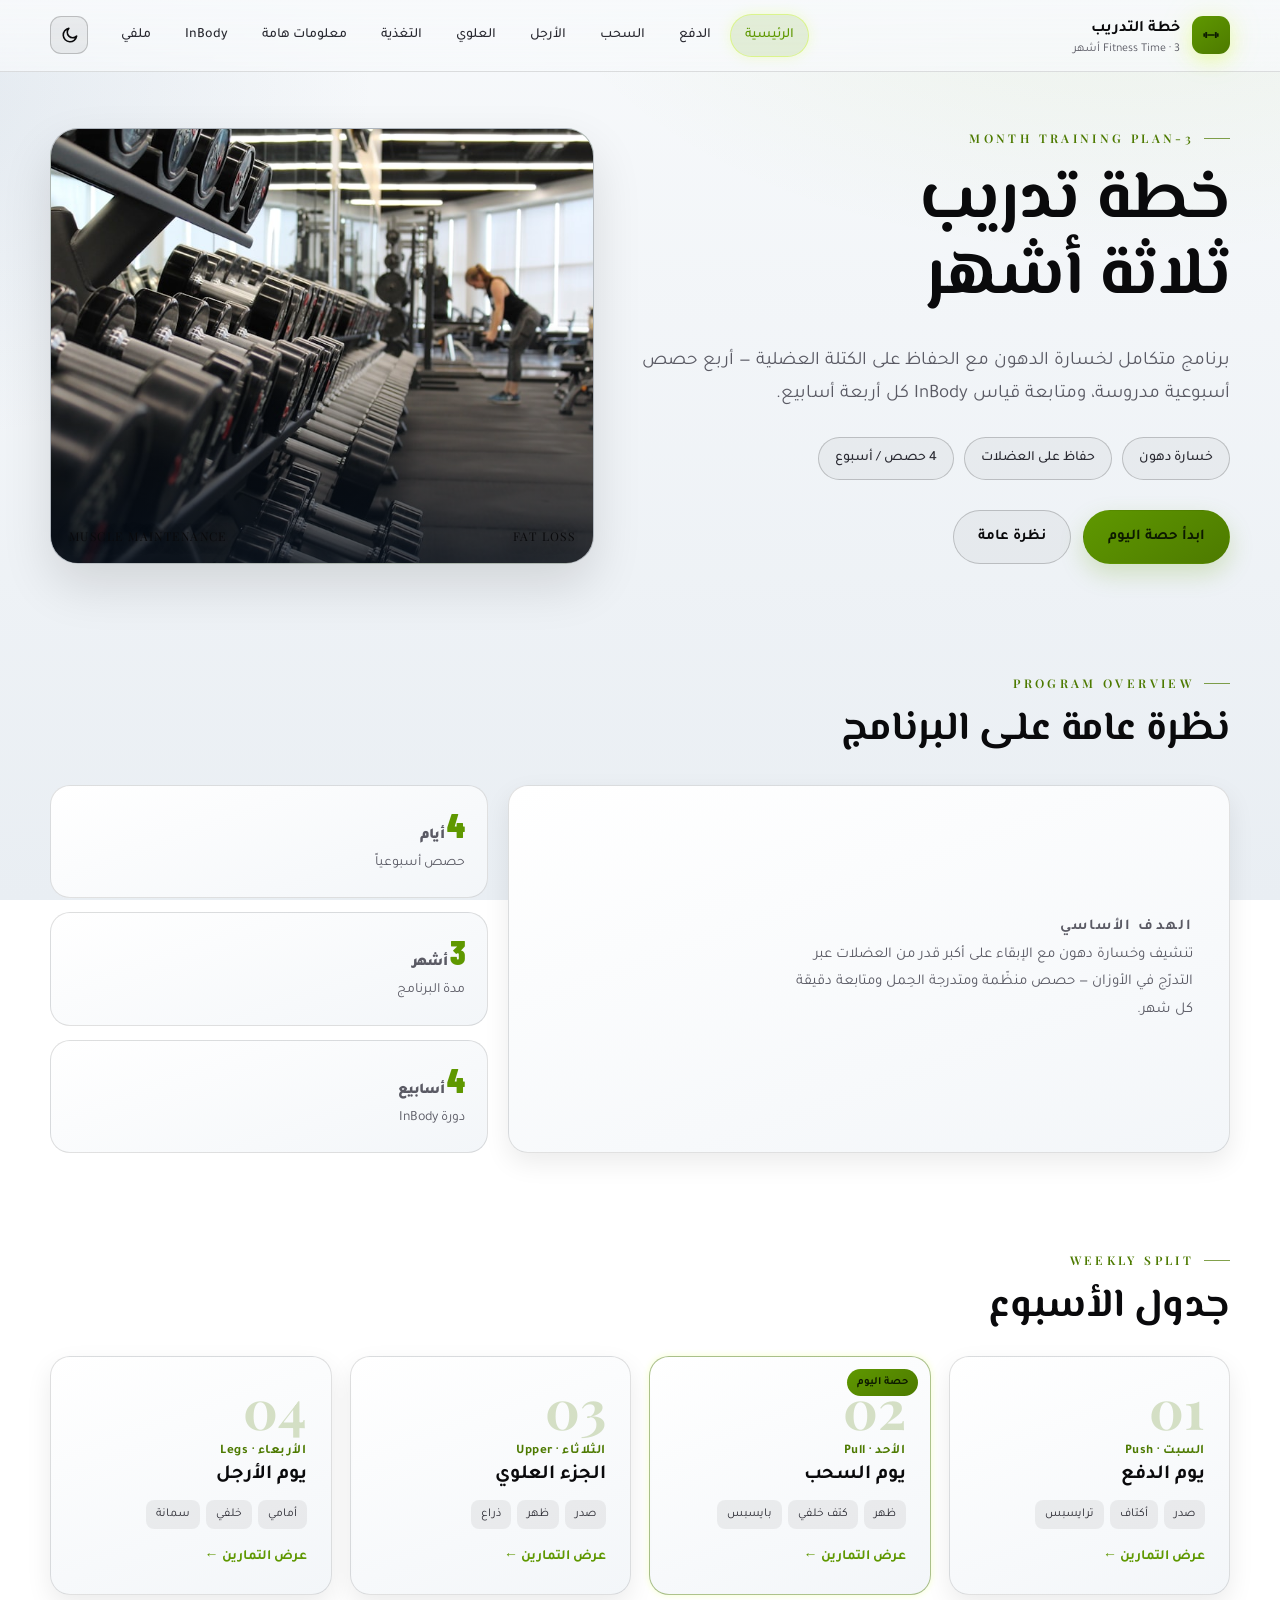
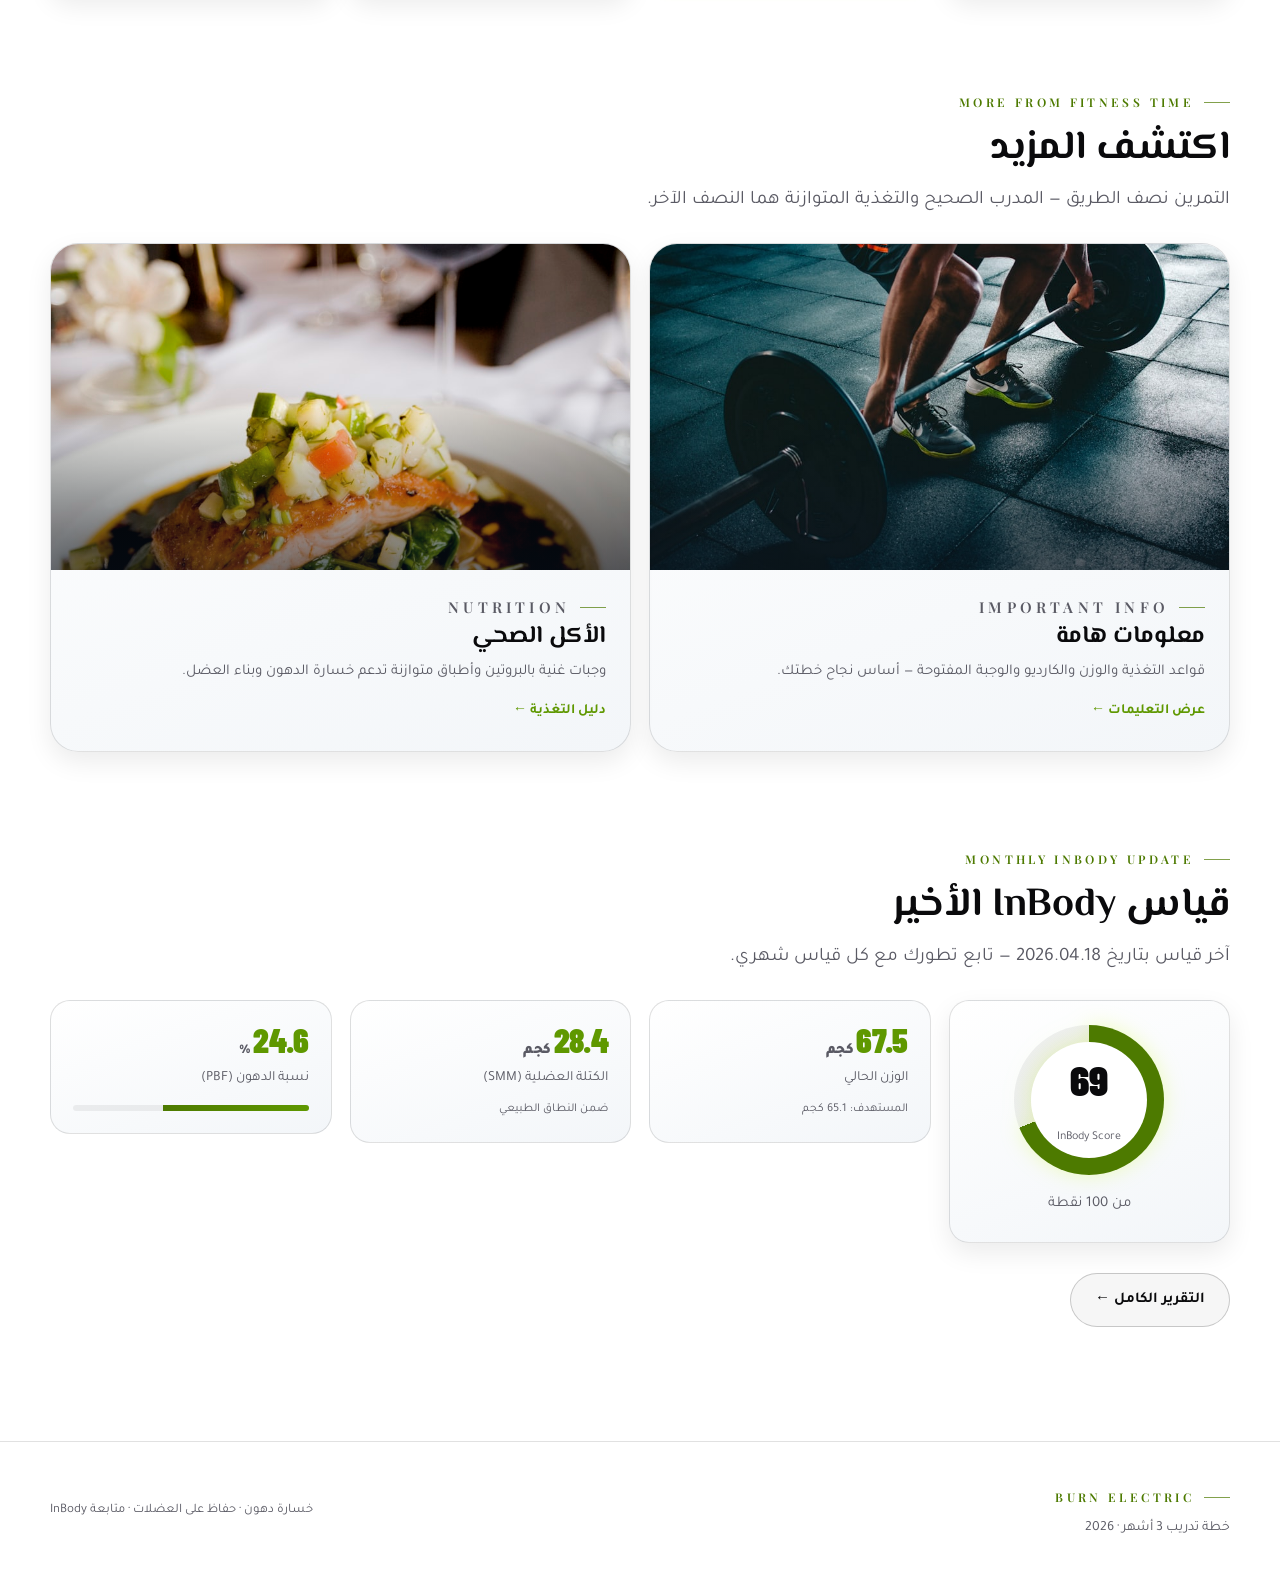
==== commit 3772e074: "Merge branch 'claude/distracted-gagarin-9692e8' # Conflicts: #	assets/styles.css #	index.html" ====
--- a/index.html
+++ b/index.html
@@ -6,6 +6,9 @@
   <title>خطة التدريب — 3 أشهر | Fitness Time</title>
   <meta name="description" content="خطة تدريب 3 أشهر لخسارة الدهون والحفاظ على العضلات — بوش، بُل، أرجل، علوي، مع متابعة InBody.">
   <meta name="theme-color" content="#09090b">
+  <meta property="og:title" content="BURN Electric — خطة التدريب 3 أشهر">
+  <meta property="og:description" content="برنامج خسارة دهون مع الحفاظ على العضلات — 4 حصص أسبوعية ومتابعة InBody.">
+  <meta property="og:type" content="website">
   <link rel="icon" href="assets/icon.svg" type="image/svg+xml">
   <link rel="manifest" href="manifest.webmanifest">
   <link rel="apple-touch-icon" href="assets/icon.svg">
@@ -66,19 +69,24 @@
     <section class="section wrap" id="overview">
       <p class="eyebrow" data-reveal>Program Overview</p>
       <h2 class="section-title" data-reveal>نظرة عامة على البرنامج</h2>
-      <p class="lead" data-reveal>الهدف الأساسي هو <b style="color:var(--cream)">خفض نسبة الدهون</b> مع الحفاظ على الكتلة العضلية عبر حصص منظّمة ومتدرجة الحِمل.</p>
-      <div class="cards c3" style="margin-top:26px">
-        <div class="card" data-reveal>
-          <h3>الهدف</h3>
-          <p>تنشيف وخسارة دهون مع الإبقاء على أكبر قدر من العضلات عبر التدرّج في الأوزان.</p>
-        </div>
-        <div class="card" data-reveal>
-          <h3>التقسيم</h3>
-          <p>4 حصص: دفع، سحب، أرجل، وجزء علوي — توزيع متوازن لكامل الجسم خلال الأسبوع.</p>
-        </div>
-        <div class="card" data-reveal>
-          <h3>المتابعة</h3>
-          <p>قياس InBody كل 4 أسابيع لمتابعة الوزن والعضلات ونسبة الدهون بدقة.</p>
+      <div class="overview-grid" style="margin-top:32px">
+        <div class="card overview-main" data-reveal>
+          <p class="overview-label">الهدف الأساسي</p>
+          <p class="overview-text">تنشيف وخسارة دهون مع الإبقاء على أكبر قدر من العضلات عبر التدرّج في الأوزان — حصص منظّمة ومتدرجة الحِمل ومتابعة دقيقة كل شهر.</p>
+        </div>
+        <div class="overview-stats" data-reveal>
+          <div class="stat">
+            <div class="v">4<small> أيام</small></div>
+            <div class="k">حصص أسبوعياً</div>
+          </div>
+          <div class="stat">
+            <div class="v">3<small> أشهر</small></div>
+            <div class="k">مدة البرنامج</div>
+          </div>
+          <div class="stat">
+            <div class="v">4<small> أسابيع</small></div>
+            <div class="k">دورة InBody</div>
+          </div>
         </div>
       </div>
     </section>
@@ -180,14 +188,10 @@
   <footer class="footer">
     <div class="wrap footer-grid">
       <div>
-        <p class="eyebrow" style="margin-bottom:8px">Connect with Us</p>
-        <div class="muted">خطة التدريب — Fitness Time · 2026</div>
-      </div>
-      <div class="contact">
-        <div><span>EMAIL</span>hello@fitnesstime.example</div>
-        <div><span>SOCIAL</span>@fitnesstime</div>
-        <div><span>PHONE</span>123-456-7890</div>
-      </div>
+        <p class="eyebrow" style="margin-bottom:8px">BURN Electric</p>
+        <div class="muted">خطة تدريب 3 أشهر · 2026</div>
+      </div>
+      <div class="muted" style="font-size:13px;text-align:end">خسارة دهون · حفاظ على العضلات · متابعة InBody</div>
     </div>
   </footer>
 
--- a/assets/styles.css
+++ b/assets/styles.css
@@ -125,7 +125,7 @@
   color: var(--text);
   background: var(--bg);
   background-attachment: fixed;
-  min-height: 100vh;
+  min-height: 100dvh;
   line-height: 1.75;
   -webkit-font-smoothing: antialiased;
   text-rendering: optimizeLegibility;
@@ -148,7 +148,7 @@
 .brand .mark {
   width: 38px; height: 38px; border-radius: 11px; flex: none;
   display: grid; place-items: center;
-  background: linear-gradient(145deg, var(--gold), #9c7b3c);
+  background: linear-gradient(145deg, var(--gold-2), var(--gold));
   color: #0d1a00; box-shadow: 0 6px 18px rgba(204,255,0,.35);
 }
 .brand small { display: block; font-weight: 400; color: var(--muted); font-size: 12px; line-height: 1; }
@@ -195,13 +195,14 @@
   font-family: var(--ar-display);
   font-size: clamp(34px, 6vw, 68px);
   letter-spacing: -.01em;
-}
-.section-title { font-family: var(--ar-display); font-size: clamp(26px, 3.4vw, 40px); }
+  text-wrap: balance;
+}
+.section-title { font-family: var(--ar-display); font-size: clamp(26px, 3.4vw, 40px); text-wrap: balance; }
 
 .lead { color: var(--muted); font-size: clamp(16px, 1.6vw, 19px); margin: 12px 0 0; max-width: 60ch; }
 
 .section { padding: 64px 0; }
-.section + .section { padding-top: 8px; }
+.section + .section { padding-top: 28px; }
 
 /* ---------- Hero / cover -------------------------------------------------- */
 .hero { padding: 56px 0 40px; }
@@ -249,6 +250,7 @@
   transition: transform .15s, box-shadow .2s, background .2s; text-align: center;
 }
 .btn:hover { transform: translateY(-2px); }
+.btn:active { transform: translateY(1px) scale(0.98); transition-duration: .08s; box-shadow: none !important; }
 .btn-gold { background: linear-gradient(145deg, var(--gold-2), var(--gold)); color: #0d1a00; box-shadow: 0 12px 26px rgba(204,255,0,.30); }
 .btn-ghost { background: var(--fill-soft); color: var(--cream); border-color: var(--line-2); }
 .btn-ghost:hover { background: var(--fill); }
@@ -646,6 +648,38 @@
 .pf-field select option { background: var(--nav-panel); color: var(--cream); }
 .pf-span2 { grid-column: 1 / -1; }
 .pf-note { color: var(--muted); font-size: 12.5px; margin-top: 16px; }
+
+/* weight log chart */
+.pf-chart { margin-top: 8px; }
+.pf-chart svg { width: 100%; height: auto; display: block; }
+.pf-empty { color: var(--muted); font-size: 13.5px; margin: 8px 0 0; }
+.pf-log-stats { display: flex; gap: 26px; flex-wrap: wrap; margin-top: 16px; }
+.pf-log-stats div { display: grid; gap: 2px; }
+.pf-log-stats b { font-family: var(--numeric); font-weight: 900; font-size: 22px; color: var(--cream); line-height: 1; }
+.pf-log-stats span { color: var(--muted); font-size: 12px; }
+
+/* weekly weigh-in reminder banner */
+.remind-banner { margin-top: 18px; }
+.remind-banner .rb-in {
+  display: flex; align-items: center; gap: 14px;
+  background: var(--surface); border: 1px solid rgba(204,255,0,.30); border-radius: var(--radius);
+  padding: 14px 18px;
+}
+.remind-banner svg { width: 26px; height: 26px; color: var(--gold-2); flex: none; }
+.remind-banner .rb-txt { flex: 1; display: grid; gap: 2px; min-width: 0; }
+.remind-banner b { color: var(--cream); font-size: 15px; }
+.remind-banner span { color: var(--muted); font-size: 12.5px; }
+.remind-banner .btn { padding: 9px 16px; font-size: 13px; }
+.rb-close { background: none; border: none; color: var(--muted); font-size: 20px; cursor: pointer; padding: 4px 8px; line-height: 1; }
+.rb-close:hover { color: var(--cream); }
+[data-theme="light"] .remind-banner .rb-in { border-color: rgba(77,122,0,.35); }
+@media (prefers-color-scheme: light) {
+  :root:not([data-theme="dark"]) .remind-banner .rb-in { border-color: rgba(77,122,0,.35); }
+}
+@media (max-width: 620px) {
+  .remind-banner .rb-in { flex-wrap: wrap; }
+  .remind-banner .rb-txt { flex: 1 1 60%; }
+}
 
 /* ---------- Responsive ---------------------------------------------------- */
 @media (max-width: 920px) {
@@ -836,6 +870,69 @@
   .timer     { bottom: calc(64px + 14px); }
 }
 
+/* ---------- Focus rings (accessibility) ---------------------------------- */
+:focus-visible {
+  outline: 2px solid var(--gold);
+  outline-offset: 3px;
+  border-radius: 4px;
+}
+.btn:focus-visible, .ex-link:focus-visible { outline-offset: 4px; }
+
+/* ---------- Bottom nav active indicator ---------------------------------- */
+.bottom-nav__item.active::before {
+  content: "";
+  position: absolute;
+  top: 0;
+  left: 50%;
+  transform: translateX(-50%);
+  width: 28px;
+  height: 2px;
+  background: var(--gold);
+  border-radius: 0 0 3px 3px;
+  box-shadow: 0 0 10px rgba(204,255,0,.65);
+}
+
+/* ---------- Overview grid (home — replaces generic 3-card) --------------- */
+.overview-grid {
+  display: grid;
+  grid-template-columns: 1.65fr 1fr;
+  gap: 20px;
+  align-items: stretch;
+}
+.overview-main {
+  display: flex;
+  flex-direction: column;
+  justify-content: center;
+  padding: 32px 36px;
+  min-height: 180px;
+}
+.overview-label {
+  font-size: 11px;
+  font-weight: 700;
+  color: var(--gold);
+  letter-spacing: .14em;
+  text-transform: uppercase;
+  margin: 0 0 16px;
+  font-family: var(--numeric);
+}
+.overview-text {
+  font-size: clamp(16px, 1.7vw, 19px);
+  color: var(--text);
+  line-height: 1.85;
+  margin: 0;
+  max-width: 52ch;
+}
+.overview-stats {
+  display: flex;
+  flex-direction: column;
+  gap: 14px;
+}
+@media (max-width: 820px) {
+  .overview-grid { grid-template-columns: 1fr; }
+  .overview-stats { display: grid; grid-template-columns: repeat(3, 1fr); gap: 12px; }
+  .overview-main { padding: 22px 24px; }
+}
+
 /* ---------- Print --------------------------------------------------------- */
 @media print {
   body { background: #fff; color: #111; }
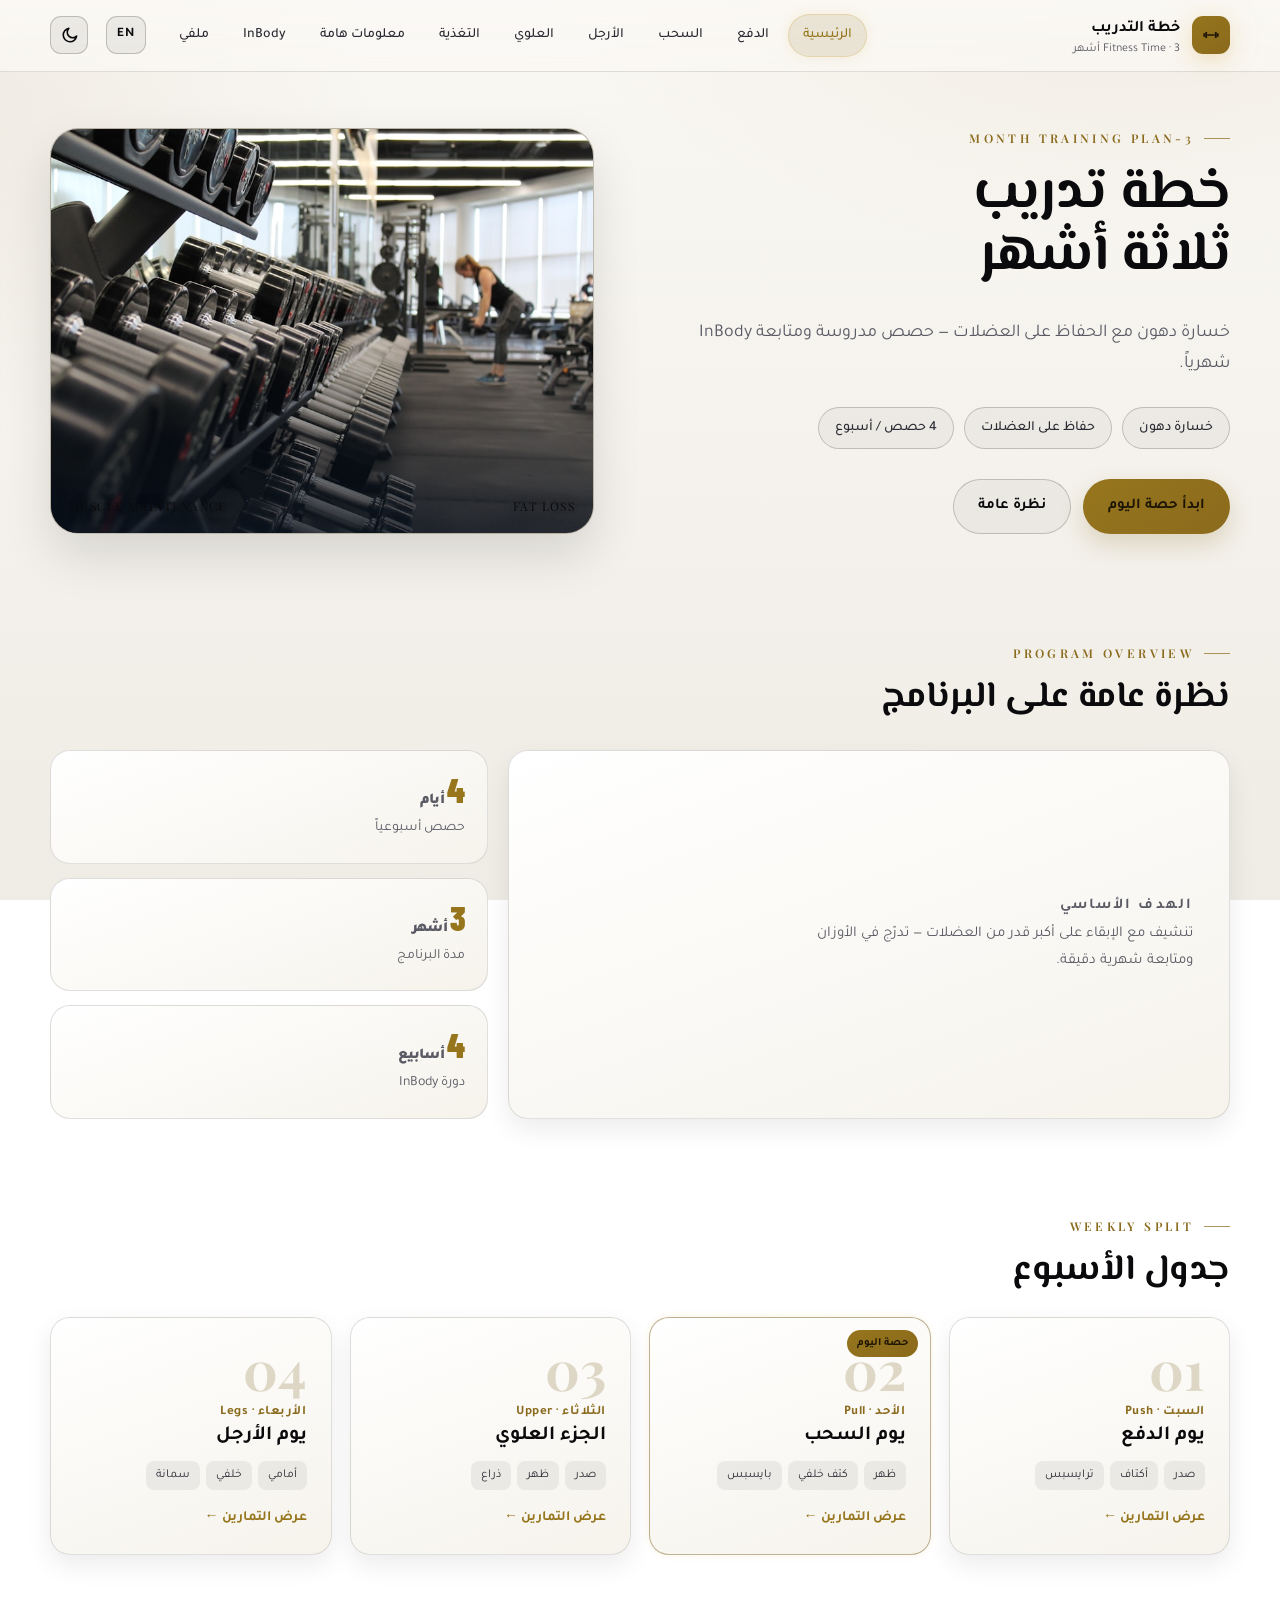
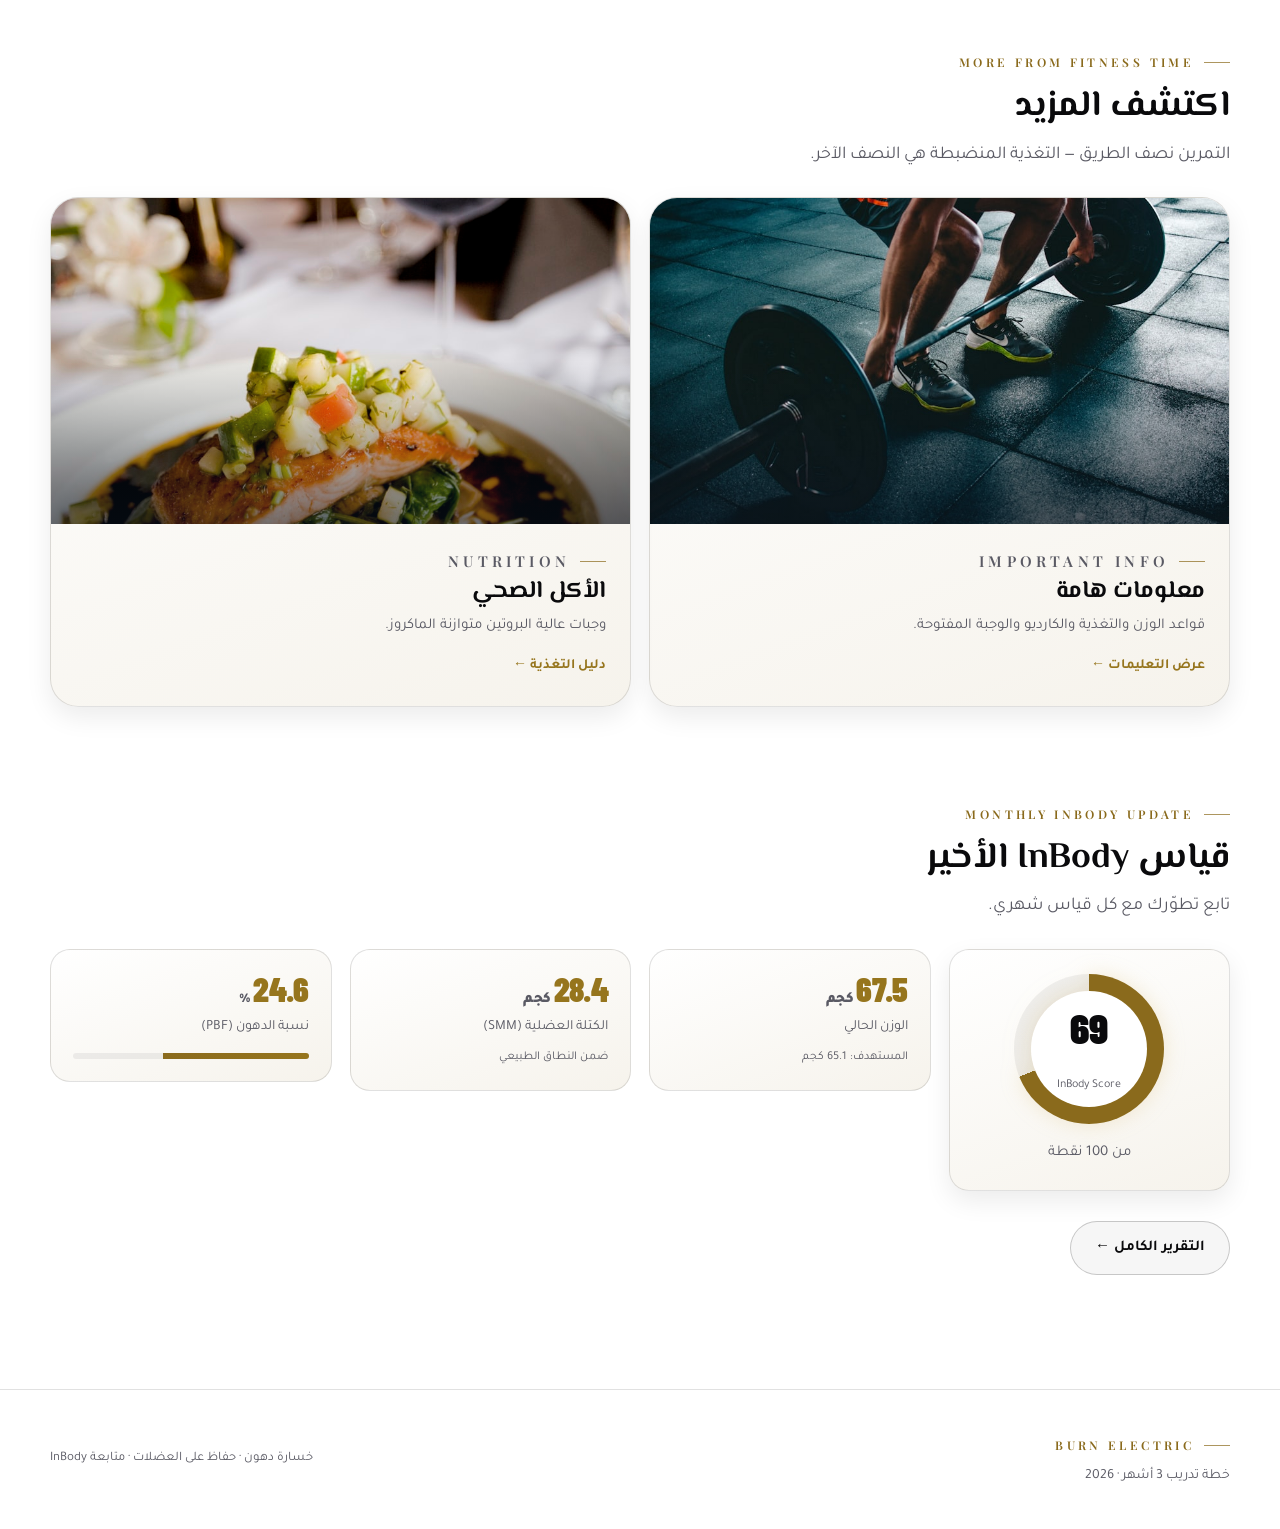
==== commit 950adfd9: "تحسين الواجهة: هوية ذهبية فاخرة + تحسينات جوال + لغتين ومؤقّت شاشة القفل - لوحة ألوان أونيكس وذهب (ا" ====
--- a/index.html
+++ b/index.html
@@ -2,7 +2,11 @@
 <html lang="ar" dir="rtl">
 <head>
   <meta charset="UTF-8">
-  <meta name="viewport" content="width=device-width, initial-scale=1.0">
+  <meta name="viewport" content="width=device-width, initial-scale=1.0, viewport-fit=cover">
+  <meta name="apple-mobile-web-app-capable" content="yes">
+  <meta name="apple-mobile-web-app-status-bar-style" content="black-translucent">
+  <meta name="apple-mobile-web-app-title" content="خطة التدريب">
+  <meta name="format-detection" content="telephone=no">
   <title>خطة التدريب — 3 أشهر | Fitness Time</title>
   <meta name="description" content="خطة تدريب 3 أشهر لخسارة الدهون والحفاظ على العضلات — بوش، بُل، أرجل، علوي، مع متابعة InBody.">
   <meta name="theme-color" content="#09090b">
@@ -12,7 +16,7 @@
   <link rel="icon" href="assets/icon.svg" type="image/svg+xml">
   <link rel="manifest" href="manifest.webmanifest">
   <link rel="apple-touch-icon" href="assets/icon.svg">
-  <script>try{var t=JSON.parse(localStorage.getItem('theme'));if(t)document.documentElement.dataset.theme=t;}catch(e){}</script>
+  <script>try{var t=JSON.parse(localStorage.getItem('theme'));if(t)document.documentElement.dataset.theme=t;var L=JSON.parse(localStorage.getItem('lang'));if(L==='en'){document.documentElement.lang='en';document.documentElement.dir='ltr';}}catch(e){}</script>
   <link rel="stylesheet" href="assets/styles.css">
 </head>
 <body>
@@ -45,13 +49,14 @@
     <section class="hero wrap">
       <div class="hero-grid">
         <div class="hero-copy" data-reveal>
+          <p class="greet" data-greet hidden></p>
           <p class="eyebrow">3-Month Training Plan</p>
           <h1 class="display">خطة تدريب<br>ثلاثة أشهر</h1>
-          <p class="lead">برنامج متكامل لخسارة الدهون مع الحفاظ على الكتلة العضلية — أربع حصص أسبوعية مدروسة، ومتابعة قياس InBody كل أربعة أسابيع.</p>
+          <p class="lead">خسارة دهون مع الحفاظ على العضلات — حصص مدروسة ومتابعة InBody شهرياً.</p>
           <div class="hero-tags">
             <span class="tag">خسارة دهون</span>
             <span class="tag">حفاظ على العضلات</span>
-            <span class="tag">4 حصص / أسبوع</span>
+            <span class="tag" data-week-tag>4 حصص / أسبوع</span>
           </div>
           <div class="hero-cta">
             <a class="btn btn-gold" href="push.html">ابدأ حصة اليوم</a>
@@ -72,7 +77,7 @@
       <div class="overview-grid" style="margin-top:32px">
         <div class="card overview-main" data-reveal>
           <p class="overview-label">الهدف الأساسي</p>
-          <p class="overview-text">تنشيف وخسارة دهون مع الإبقاء على أكبر قدر من العضلات عبر التدرّج في الأوزان — حصص منظّمة ومتدرجة الحِمل ومتابعة دقيقة كل شهر.</p>
+          <p class="overview-text">تنشيف مع الإبقاء على أكبر قدر من العضلات — تدرّج في الأوزان ومتابعة شهرية دقيقة.</p>
         </div>
         <div class="overview-stats" data-reveal>
           <div class="stat">
@@ -131,14 +136,14 @@
     <section class="section wrap" id="discover">
       <p class="eyebrow" data-reveal>More from Fitness Time</p>
       <h2 class="section-title" data-reveal>اكتشف المزيد</h2>
-      <p class="lead" data-reveal>التمرين نصف الطريق — المدرب الصحيح والتغذية المتوازنة هما النصف الآخر.</p>
+      <p class="lead" data-reveal>التمرين نصف الطريق — التغذية المنضبطة هي النصف الآخر.</p>
       <div class="cards c2" style="margin-top:26px">
         <a class="feature" href="info.html" data-reveal>
           <div class="feature-img"><img src="assets/img/hero-weights.jpg" alt="معلومات هامة" loading="lazy" decoding="async"></div>
           <div class="feature-body">
             <p class="eyebrow">Important Info</p>
             <h3>معلومات هامة</h3>
-            <p>قواعد التغذية والوزن والكارديو والوجبة المفتوحة — أساس نجاح خطتك.</p>
+            <p>قواعد الوزن والتغذية والكارديو والوجبة المفتوحة.</p>
             <span class="go">عرض التعليمات ←</span>
           </div>
         </a>
@@ -147,7 +152,7 @@
           <div class="feature-body">
             <p class="eyebrow">Nutrition</p>
             <h3>الأكل الصحي</h3>
-            <p>وجبات غنية بالبروتين وأطباق متوازنة تدعم خسارة الدهون وبناء العضل.</p>
+            <p>وجبات عالية البروتين متوازنة الماكروز.</p>
             <span class="go">دليل التغذية ←</span>
           </div>
         </a>
@@ -158,7 +163,7 @@
     <section class="section wrap" id="inbody">
       <p class="eyebrow" data-reveal>Monthly InBody Update</p>
       <h2 class="section-title" data-reveal>قياس InBody الأخير</h2>
-      <p class="lead" data-reveal>آخر قياس بتاريخ 2026.04.18 — تابع تطورك مع كل قياس شهري.</p>
+      <p class="lead" data-reveal>تابع تطوّرك مع كل قياس شهري.</p>
       <div class="cards c4" style="margin-top:26px; align-items:start">
         <div class="card score-card" data-reveal>
           <div class="score-ring" style="--p:69"><div><b>69</b><span>InBody Score</span></div></div>
@@ -195,6 +200,7 @@
     </div>
   </footer>
 
+  <script src="assets/i18n.js"></script>
   <script src="assets/app.js" defer></script>
 
   <!-- ===== Bottom Navigation Bar (mobile only) ===== -->
--- a/assets/styles.css
+++ b/assets/styles.css
@@ -1,6 +1,6 @@
 /* ==========================================================================
-   3-Month Training Plan — BURN Electric Theme
-   Deep black + fluorescent lime, inspired by BURN / Nike Training Club.
+   3-Month Training Plan — Onyx & Gold Theme
+   Deep charcoal black + champagne gold. Quiet luxury for training.
    ========================================================================== */
 
 @import url('https://fonts.googleapis.com/css2?family=Barlow+Condensed:wght@700;900&family=Playfair+Display:wght@500;600;700&family=El+Messiri:wght@500;600;700&family=Tajawal:wght@300;400;500;700&display=swap');
@@ -16,10 +16,10 @@
   --cream:    #f0f0f0;
   --text:     #b0b0b8;
   --muted:    #66666e;
-  /* accent — BURN electric lime */
-  --gold:      #CCFF00;
-  --gold-2:    #d4ff2a;
-  --gold-soft: rgba(204,255,0,.10);
+  /* accent — champagne gold */
+  --gold:      #D9B45C;
+  --gold-2:    #EBCF8E;
+  --gold-soft: rgba(217,180,92,.12);
   --ok:        #5fbf8f;
   --down:      #e08aa0;
   /* lines + fx */
@@ -29,14 +29,14 @@
   --shadow-sm: 0 10px 30px rgba(0,0,0,.55);
   --radius:  20px;
   --radius-lg: 28px;
-  /* glow — BURN neon lime */
-  --glow:    0 0 22px rgba(204,255,0,.45);
-  --glow-sm: 0 0 12px rgba(204,255,0,.28);
-  --glow-xs: 0 0  7px rgba(204,255,0,.20);
+  /* glow — soft gold sheen */
+  --glow:    0 0 22px rgba(217,180,92,.35);
+  --glow-sm: 0 0 12px rgba(217,180,92,.22);
+  --glow-xs: 0 0  7px rgba(217,180,92,.16);
   /* themed semantic tokens — these flip in light mode */
   --bg:
-    radial-gradient(1100px 600px at 88% -8%, rgba(204,255,0,.07), transparent 55%),
-    radial-gradient(900px 700px at -6% 10%, rgba(204,255,0,.03), transparent 50%),
+    radial-gradient(1100px 600px at 88% -8%, rgba(217,180,92,.07), transparent 55%),
+    radial-gradient(900px 700px at -6% 10%, rgba(217,180,92,.03), transparent 50%),
     linear-gradient(180deg, var(--navy-850) 0%, var(--navy-900) 100%);
   --nav-bg: linear-gradient(180deg, rgba(9,9,11,.96), rgba(9,9,11,.78));
   --nav-panel: #0d0d0f;
@@ -44,7 +44,7 @@
   --fill:      rgba(255,255,255,.06);
   --fill-soft: rgba(255,255,255,.03);
   --frame-bg:
-    radial-gradient(120% 90% at 70% 10%, rgba(204,255,0,.18), transparent 55%),
+    radial-gradient(120% 90% at 70% 10%, rgba(217,180,92,.18), transparent 55%),
     linear-gradient(160deg, #1a1a1c 0%, #0d0d0f 70%);
   --frame-dot: rgba(255,255,255,.04);
   --ring-inner: var(--navy-800);
@@ -60,9 +60,9 @@
   --l-cream: #0a0a0c;
   --l-text:  #2a2a32;
   --l-muted: #5a5a64;
-  --l-gold:    #4d7a00;          /* dark lime — legible on white */
-  --l-gold-2:  #5f9800;
-  --l-gold-soft: rgba(102,160,0,.14);
+  --l-gold:    #8a6a1c;          /* deep gold — legible on white */
+  --l-gold-2:  #96751d;
+  --l-gold-soft: rgba(138,106,28,.14);
   --l-ok:   #2f9e6a;
   --l-down: #c14e69;
   --l-line:   rgba(10,10,12,.12);
@@ -70,17 +70,17 @@
   --l-shadow:    0 22px 50px rgba(0,0,0,.12);
   --l-shadow-sm: 0 10px 26px rgba(0,0,0,.08);
   --l-bg:
-    radial-gradient(1100px 600px at 88% -8%, rgba(102,160,0,.08), transparent 55%),
-    radial-gradient(900px 700px at -6% 10%, rgba(120,150,180,.15), transparent 50%),
-    linear-gradient(180deg, #f7f9fb 0%, #e9eef3 100%);
-  --l-nav-bg: linear-gradient(180deg, rgba(247,249,251,.94), rgba(247,249,251,.72));
-  --l-nav-panel: #ffffff;
-  --l-surface: linear-gradient(160deg, #ffffff, #f3f6f9);
+    radial-gradient(1100px 600px at 88% -8%, rgba(138,106,28,.09), transparent 55%),
+    radial-gradient(900px 700px at -6% 10%, rgba(170,150,110,.12), transparent 50%),
+    linear-gradient(180deg, #faf8f4 0%, #efece5 100%);
+  --l-nav-bg: linear-gradient(180deg, rgba(250,248,244,.94), rgba(250,248,244,.72));
+  --l-nav-panel: #fffdf9;
+  --l-surface: linear-gradient(160deg, #ffffff, #f6f3ec);
   --l-fill:      rgba(10,10,12,.06);
   --l-fill-soft: rgba(10,10,12,.035);
   --l-frame-bg:
-    radial-gradient(120% 90% at 70% 10%, rgba(102,160,0,.14), transparent 55%),
-    linear-gradient(160deg, #e7edf3 0%, #d7e0ea 70%);
+    radial-gradient(120% 90% at 70% 10%, rgba(138,106,28,.14), transparent 55%),
+    linear-gradient(160deg, #efeadf 0%, #e3dcca 70%);
   --l-frame-dot: rgba(10,10,12,.06);
   --l-ring-inner: #ffffff;
   --l-timer-bg: rgba(255,255,255,.96);
@@ -117,7 +117,7 @@
 }
 
 * { box-sizing: border-box; }
-html { scroll-behavior: smooth; }
+html { scroll-behavior: smooth; -webkit-tap-highlight-color: transparent; }
 
 body {
   margin: 0;
@@ -131,6 +131,15 @@
   text-rendering: optimizeLegibility;
 }
 
+/* film grain — breaks digital flatness (luxury texture) */
+body::after {
+  content: ""; position: fixed; inset: 0; z-index: 1; pointer-events: none;
+  background-image: url("data:image/svg+xml;utf8,<svg xmlns='http://www.w3.org/2000/svg' width='160' height='160'><filter id='n'><feTurbulence type='fractalNoise' baseFrequency='0.9' numOctaves='2' stitchTiles='stitch'/><feColorMatrix type='saturate' values='0'/></filter><rect width='100%25' height='100%25' filter='url(%23n)' opacity='0.5'/></svg>");
+  opacity: .045; mix-blend-mode: overlay;
+}
+
+a, button, .set-dot { touch-action: manipulation; }
+
 a { color: var(--gold-2); text-decoration: none; }
 img { max-width: 100%; display: block; }
 
@@ -149,7 +158,7 @@
   width: 38px; height: 38px; border-radius: 11px; flex: none;
   display: grid; place-items: center;
   background: linear-gradient(145deg, var(--gold-2), var(--gold));
-  color: #0d1a00; box-shadow: 0 6px 18px rgba(204,255,0,.35);
+  color: #1c1405; box-shadow: 0 6px 18px rgba(217,180,92,.35);
 }
 .brand small { display: block; font-weight: 400; color: var(--muted); font-size: 12px; line-height: 1; }
 .nav-links { display: flex; gap: 4px; margin-inline-start: auto; flex-wrap: wrap; }
@@ -158,7 +167,7 @@
   font-size: 14px; font-weight: 500; transition: .2s; border: 1px solid transparent;
 }
 .nav-links a:hover { background: var(--fill); color: var(--cream); }
-.nav-links a.active { background: var(--gold-soft); color: var(--gold-2); border-color: rgba(204,255,0,.35); }
+.nav-links a.active { background: var(--gold-soft); color: var(--gold-2); border-color: rgba(217,180,92,.35); }
 
 /* theme toggle (light / dark) */
 .theme-toggle {
@@ -193,13 +202,13 @@
 h1, h2, h3 { color: var(--cream); margin: 0; line-height: 1.12; font-weight: 700; }
 .display {
   font-family: var(--ar-display);
-  font-size: clamp(34px, 6vw, 68px);
+  font-size: clamp(30px, 5vw, 56px);
   letter-spacing: -.01em;
   text-wrap: balance;
 }
-.section-title { font-family: var(--ar-display); font-size: clamp(26px, 3.4vw, 40px); text-wrap: balance; }
-
-.lead { color: var(--muted); font-size: clamp(16px, 1.6vw, 19px); margin: 12px 0 0; max-width: 60ch; }
+.section-title { font-family: var(--ar-display); font-size: clamp(24px, 3vw, 36px); text-wrap: balance; }
+
+.lead { color: var(--muted); font-size: clamp(15px, 1.5vw, 18px); margin: 12px 0 0; max-width: 58ch; }
 
 .section { padding: 64px 0; }
 .section + .section { padding-top: 28px; }
@@ -251,7 +260,7 @@
 }
 .btn:hover { transform: translateY(-2px); }
 .btn:active { transform: translateY(1px) scale(0.98); transition-duration: .08s; box-shadow: none !important; }
-.btn-gold { background: linear-gradient(145deg, var(--gold-2), var(--gold)); color: #0d1a00; box-shadow: 0 12px 26px rgba(204,255,0,.30); }
+.btn-gold { background: linear-gradient(145deg, var(--gold-2), var(--gold)); color: #1c1405; box-shadow: 0 12px 26px rgba(217,180,92,.30); }
 .btn-ghost { background: var(--fill-soft); color: var(--cream); border-color: var(--line-2); }
 .btn-ghost:hover { background: var(--fill); }
 
@@ -273,7 +282,7 @@
 /* day picker cards on home */
 .day-card { display: block; position: relative; overflow: hidden; }
 .day-card .num {
-  font-family: var(--serif); font-size: 54px; color: rgba(204,255,0,.28);
+  font-family: var(--serif); font-size: 54px; color: rgba(217,180,92,.28);
   line-height: 1; font-weight: 700; margin-bottom: 6px;
 }
 .day-card .when { color: var(--gold); font-size: 13px; font-weight: 700; letter-spacing: .04em; }
@@ -312,7 +321,7 @@
 .ex-links { display: flex; gap: 8px; flex-wrap: wrap; margin-top: 12px; }
 .ex-link {
   display: inline-flex; align-items: center; gap: 7px; font-size: 13px; font-weight: 700;
-  color: var(--gold-2); padding: 6px 12px; border: 1px solid rgba(204,255,0,.3);
+  color: var(--gold-2); padding: 6px 12px; border: 1px solid rgba(217,180,92,.3);
   border-radius: 999px; transition: .2s;
 }
 .ex-link:hover { background: var(--gold-soft); }
@@ -329,7 +338,7 @@
 .set-dot.pop { animation: setPop .32s cubic-bezier(.34,1.56,.64,1); }
 @media (prefers-reduced-motion: reduce) { .set-dot.pop { animation: none; } }
 .set-dot:hover { border-color: var(--gold); color: var(--cream); }
-.set-dot.on { background: linear-gradient(145deg, var(--gold-2), var(--gold)); color: #0d1a00; border-color: transparent; }
+.set-dot.on { background: linear-gradient(145deg, var(--gold-2), var(--gold)); color: #1c1405; border-color: transparent; }
 .ex-side small { color: var(--muted); font-size: 11px; }
 
 /* ---------- Exercise animation preview ---------------------------------- */
@@ -463,8 +472,8 @@
 .timer-fab {
   position: fixed; inset-inline-end: 22px; bottom: 22px; z-index: 55;
   width: 56px; height: 56px; border-radius: 50%; border: none; cursor: pointer;
-  background: linear-gradient(145deg, var(--gold-2), var(--gold)); color: #0d1a00;
-  box-shadow: 0 14px 30px rgba(204,255,0,.4); display: grid; place-items: center;
+  background: linear-gradient(145deg, var(--gold-2), var(--gold)); color: #1c1405;
+  box-shadow: 0 14px 30px rgba(217,180,92,.4); display: grid; place-items: center;
   transition: transform .15s;
 }
 .timer-fab:hover { transform: scale(1.06); }
@@ -487,7 +496,7 @@
   border: 1px solid var(--line); background: var(--surface);
   box-shadow: var(--shadow-sm); transition: border-color .2s, transform .2s;
 }
-.feature:hover { border-color: rgba(204,255,0,.4); transform: translateY(-3px); }
+.feature:hover { border-color: rgba(217,180,92,.4); transform: translateY(-3px); }
 .feature-img { position: relative; aspect-ratio: 16 / 9; overflow: hidden; }
 .feature-img img { width: 100%; height: 100%; object-fit: cover; transition: transform .5s ease; }
 .feature:hover .feature-img img { transform: scale(1.05); }
@@ -508,7 +517,7 @@
   background: var(--surface); box-shadow: var(--shadow-sm);
   transition: border-color .2s, transform .2s;
 }
-.coach:hover { border-color: rgba(204,255,0,.4); transform: translateY(-3px); }
+.coach:hover { border-color: rgba(217,180,92,.4); transform: translateY(-3px); }
 .coach-photo { position: relative; aspect-ratio: 5 / 4; overflow: hidden; }
 .coach-photo img { width: 100%; height: 100%; object-fit: cover; transition: transform .5s ease; }
 .coach:hover .coach-photo img { transform: scale(1.05); }
@@ -518,8 +527,8 @@
 }
 .coach-tag {
   position: absolute; inset-block-start: 14px; inset-inline-start: 14px; z-index: 2;
-  font-size: 12px; font-weight: 700; color: #0d1a00; padding: 5px 12px; border-radius: 999px;
-  background: linear-gradient(145deg, var(--gold-2), var(--gold)); box-shadow: 0 6px 16px rgba(204,255,0,.35);
+  font-size: 12px; font-weight: 700; color: #1c1405; padding: 5px 12px; border-radius: 999px;
+  background: linear-gradient(145deg, var(--gold-2), var(--gold)); box-shadow: 0 6px 16px rgba(217,180,92,.35);
 }
 .coach-body { padding: 20px 22px 24px; }
 .coach-body h3 { font-size: 22px; }
@@ -536,7 +545,7 @@
   border: 1px solid var(--line); border-radius: var(--radius); background: var(--surface);
   box-shadow: var(--shadow-sm); transition: border-color .2s, transform .2s;
 }
-.meal:hover { border-color: rgba(204,255,0,.4); transform: translateY(-3px); }
+.meal:hover { border-color: rgba(217,180,92,.4); transform: translateY(-3px); }
 .meal-img { position: relative; aspect-ratio: 4 / 3; overflow: hidden; }
 .meal-img img { width: 100%; height: 100%; object-fit: cover; transition: transform .5s ease; }
 .meal:hover .meal-img img { transform: scale(1.05); }
@@ -589,15 +598,15 @@
   border: 1px solid var(--line); border-radius: var(--radius); background: var(--surface);
   box-shadow: var(--shadow-sm); transition: border-color .2s, transform .2s; overflow: hidden;
 }
-.tip:hover { border-color: rgba(204,255,0,.4); transform: translateY(-3px); }
+.tip:hover { border-color: rgba(217,180,92,.4); transform: translateY(-3px); }
 .tip-no {
   position: absolute; inset-block-start: 18px; inset-inline-end: 22px;
-  font-family: var(--serif); font-size: 34px; font-weight: 700; color: rgba(204,255,0,.20); line-height: 1;
+  font-family: var(--serif); font-size: 34px; font-weight: 700; color: rgba(217,180,92,.20); line-height: 1;
   pointer-events: none;
 }
 .tip-ic {
   width: 50px; height: 50px; border-radius: 14px; display: grid; place-items: center; margin-bottom: 16px;
-  background: var(--gold-soft); border: 1px solid rgba(204,255,0,.3); color: var(--gold-2);
+  background: var(--gold-soft); border: 1px solid rgba(217,180,92,.3); color: var(--gold-2);
 }
 .tip-ic svg { width: 26px; height: 26px; }
 .tip h3 { font-size: 18px; margin-bottom: 8px; }
@@ -612,7 +621,7 @@
 }
 .day span { color: var(--muted); font-size: 14px; }
 .day b { font-size: 14.5px; color: var(--text); }
-.day.on { border-color: rgba(204,255,0,.32); background: var(--gold-soft); }
+.day.on { border-color: rgba(217,180,92,.32); background: var(--gold-soft); }
 .day.on b { color: var(--gold-2); }
 .day.off { opacity: .7; }
 .golden-tip { display: flex; flex-direction: column; }
@@ -622,7 +631,7 @@
 /* ---------- InBody: editable manual fields ------------------------------- */
 .ib {
   cursor: text; outline: none; border-radius: 5px; padding: 0 3px;
-  border-bottom: 1px dashed rgba(204,255,0,.5); transition: background .15s, border-color .15s;
+  border-bottom: 1px dashed rgba(217,180,92,.5); transition: background .15s, border-color .15s;
   unicode-bidi: plaintext;
 }
 .ib:hover { border-bottom-color: var(--gold); }
@@ -662,7 +671,7 @@
 .remind-banner { margin-top: 18px; }
 .remind-banner .rb-in {
   display: flex; align-items: center; gap: 14px;
-  background: var(--surface); border: 1px solid rgba(204,255,0,.30); border-radius: var(--radius);
+  background: var(--surface); border: 1px solid rgba(217,180,92,.30); border-radius: var(--radius);
   padding: 14px 18px;
 }
 .remind-banner svg { width: 26px; height: 26px; color: var(--gold-2); flex: none; }
@@ -672,9 +681,9 @@
 .remind-banner .btn { padding: 9px 16px; font-size: 13px; }
 .rb-close { background: none; border: none; color: var(--muted); font-size: 20px; cursor: pointer; padding: 4px 8px; line-height: 1; }
 .rb-close:hover { color: var(--cream); }
-[data-theme="light"] .remind-banner .rb-in { border-color: rgba(77,122,0,.35); }
+[data-theme="light"] .remind-banner .rb-in { border-color: rgba(117,90,21,.35); }
 @media (prefers-color-scheme: light) {
-  :root:not([data-theme="dark"]) .remind-banner .rb-in { border-color: rgba(77,122,0,.35); }
+  :root:not([data-theme="dark"]) .remind-banner .rb-in { border-color: rgba(117,90,21,.35); }
 }
 @media (max-width: 620px) {
   .remind-banner .rb-in { flex-wrap: wrap; }
@@ -696,9 +705,9 @@
 }
 @media (max-width: 620px) {
 
-  /* ---- Padding to avoid bottom nav overlap ---- */
-  body { padding-bottom: 0; }
-  .footer { margin-bottom: 72px; }
+  /* ---- iOS: fixed backgrounds repaint badly — use scroll ---- */
+  body { padding-bottom: 0; background-attachment: scroll; font-size: 14.5px; line-height: 1.65; }
+  .footer { margin-bottom: calc(60px + env(safe-area-inset-bottom, 0px)); padding: 26px 0; }
 
   /* ---- Nav: keep hamburger as fallback but hide on mobile ---- */
   .nav-toggle { display: grid; margin-inline-start: auto; }
@@ -713,59 +722,110 @@
   }
   .nav-links.open { max-height: 78vh; opacity: 1; pointer-events: auto; }
   .nav-links a { padding: 12px 14px; font-size: 15px; border-radius: 12px; }
+  .nav-in { padding: 10px 0; }
+  .brand small { font-size: 10px; }
+
+  /* ---- Compact type scale (iPhone) ---- */
+  .display { font-size: clamp(23px, 6.6vw, 30px); }
+  .section-title { font-size: 19px; }
+  .lead { font-size: 13.5px; line-height: 1.7; margin-top: 8px; }
+  .eyebrow { font-size: 10px; letter-spacing: .2em; margin-bottom: 10px; }
+  .card h3 { font-size: 16px; }
+  .card p { font-size: 13px; }
+  .kpi b { font-size: 28px; }
+  .kpi span { font-size: 11.5px; }
+  .kpis { gap: 16px; }
+  .panel { padding: 20px 18px; }
+  .panel h2 { font-size: 18px; margin-bottom: 10px; }
+  .note-list { gap: 9px; }
+  .note-list li { font-size: 13.5px; }
+  .feature-body { padding: 16px 18px 20px; }
+  .feature-body h3 { font-size: 19px; }
+  .feature-body p { font-size: 13px; }
+  .tip { padding: 18px 16px 16px; }
+  .tip h3 { font-size: 15.5px; }
+  .tip p { font-size: 13px; }
+  .tip-ic { width: 42px; height: 42px; margin-bottom: 12px; }
+  .stat { padding: 16px; }
+  .stat .v { font-size: 27px; }
+  .stat .k { font-size: 12.5px; margin-top: 6px; }
+  .golden-tip p { font-size: 13.5px; }
+  .profile-body h2 { font-size: 24px; }
+  .profile-stats b { font-size: 24px; }
 
   /* ---- Cards ---- */
+  .cards { gap: 12px; }
+  .overview-main { min-height: 0; justify-content: flex-start; padding: 20px 20px; }
+  .overview-label { margin-bottom: 10px; }
+  .overview-text { line-height: 1.7; }
   .cards.c2 { grid-template-columns: 1fr; }
   .cards.c4 { grid-template-columns: repeat(2, 1fr); }
-  .meal-grid { grid-template-columns: 1fr; }
-  .tip-grid { grid-template-columns: 1fr; }
+  .meal-grid { grid-template-columns: 1fr; gap: 14px; }
+  .tip-grid { grid-template-columns: 1fr; gap: 12px; }
   .profile-stats { gap: 18px; }
 
   /* ---- Exercises ---- */
-  .ex { padding: 16px 2px 14px; gap: 6px 12px; }
-  .ex-num { font-size: 19px; min-width: 28px; }
-  .ex-preview { width: 64px; height: 64px; }
-  .set-dot { height: 28px; }
-  .progress-wrap { top: 68px; padding: 8px 14px; }
+  .ex { padding: 14px 2px 12px; gap: 6px 12px; }
+  .ex-num { font-size: 17px; min-width: 26px; }
+  .ex-body h3 { font-size: 16px; }
+  .ex-meta .chip { font-size: 11.5px; }
+  .ex-link { font-size: 12px; padding: 5px 11px; }
+  .ex-preview { width: 62px; height: 62px; }
+  .ex-weight { gap: 10px; margin-top: 10px; }
+  .w-input { font-size: 18px; width: 52px; }
+  .w-stat, .w-delta { font-size: 11.5px; }
+  .set-dot { height: 34px; font-size: 13px; }
+  .ex-side small { display: none; }
+  .progress-wrap { top: 62px; padding: 8px 14px; margin-top: 14px; }
+  .progress-label { font-size: 12.5px; }
+  .activity-ring { width: 96px; height: 96px; }
 
   /* ---- Section spacing ---- */
-  .section { padding: 32px 0; }
-  .hero { padding: 28px 0 24px; }
+  .section { padding: 26px 0; }
+  .section + .section { padding-top: 18px; }
+  .hero { padding: 22px 0 18px; }
+  .workout-head { padding: 26px 0 4px; gap: 18px; }
 
   /* ---- Hero: compact mobile layout ---- */
-  .display { font-size: clamp(28px, 8vw, 40px); }
   .photo-frame { display: none; }
   .hero-grid { grid-template-columns: 1fr; gap: 0; }
-  .hero-tags { gap: 8px; margin-top: 18px; }
-  .tag { font-size: 13px; padding: 6px 14px; }
-  .hero-cta { margin-top: 22px; gap: 10px; }
-  .btn { font-size: 14px; padding: 12px 20px; }
+  .hero h1 { margin-bottom: 10px; }
+  .hero-tags { gap: 7px; margin-top: 14px; }
+  .tag { font-size: 12px; padding: 5px 12px; }
+  .hero-cta { margin-top: 18px; gap: 9px; }
+  .btn { font-size: 13.5px; padding: 11px 18px; }
 
   /* ---- Day cards: 2-per-row ---- */
   #days .cards.c4 { grid-template-columns: repeat(2, 1fr); }
-  .day-card .num { font-size: 36px; margin-bottom: 4px; }
-  .day-card { padding: 16px; }
-  .day-card h3 { font-size: 15px; }
-  .day-card .when { font-size: 11px; }
-  .day-card .focus span { font-size: 11px; padding: 3px 8px; }
-  .day-card .go { font-size: 12px; margin-top: 10px; }
+  .day-card .num { font-size: 30px; margin-bottom: 4px; }
+  .day-card { padding: 14px; }
+  .day-card h3 { font-size: 14.5px; }
+  .day-card .when { font-size: 10.5px; }
+  .day-card .focus { margin-top: 10px; }
+  .day-card .focus span { font-size: 10.5px; padding: 3px 8px; }
+  .day-card .go { font-size: 11.5px; margin-top: 9px; }
+
+  /* ---- Forms: 16px inputs prevent iOS focus zoom ---- */
+  .pf-field input, .pf-field select { font-size: 16px; }
+  .pf-field input[type="number"] { font-size: 17px; }
+  .pf-form { grid-template-columns: 1fr; gap: 12px; }
 
   /* ---- InBody: score on top full-width + 3 stats in a row ---- */
   #inbody .cards.c4 {
     grid-template-columns: 1fr 1fr 1fr;
     grid-template-rows: auto auto;
-    gap: 12px;
+    gap: 10px;
   }
   #inbody .cards.c4 .score-card {
     grid-column: 1 / -1;
-    padding: 20px;
+    padding: 18px;
   }
-  .score-ring { width: 130px; height: 130px; }
-  .score-ring > div { width: 100px; height: 100px; }
-  .score-ring b { font-size: 36px; }
-  #inbody .cards.c4 .stat { padding: 14px 12px; }
-  #inbody .cards.c4 .stat .v { font-size: 22px; }
-  #inbody .cards.c4 .stat .k { font-size: 11px; }
+  .score-ring { width: 120px; height: 120px; }
+  .score-ring > div { width: 92px; height: 92px; }
+  .score-ring b { font-size: 32px; }
+  #inbody .cards.c4 .stat { padding: 13px 11px; }
+  #inbody .cards.c4 .stat .v { font-size: 21px; }
+  #inbody .cards.c4 .stat .k { font-size: 10.5px; }
   #inbody .cards.c4 .stat .range { font-size: 10px; }
 
   /* ---- Bottom nav bar ---- */
@@ -777,14 +837,15 @@
   .cards.c2 .feature { width: 100%; }
 }
 
-/* ---- Bottom Nav Bar (mobile only) ---- */
+/* ---- Bottom Nav Bar (mobile only, iPhone safe-area aware) ---- */
 .bottom-nav {
   display: none;
   position: fixed;
   inset-inline: 0;
   bottom: 0;
   z-index: 50;
-  height: 64px;
+  height: calc(60px + env(safe-area-inset-bottom, 0px));
+  padding-bottom: env(safe-area-inset-bottom, 0px);
   background: var(--nav-panel);
   backdrop-filter: blur(16px);
   -webkit-backdrop-filter: blur(16px);
@@ -793,6 +854,7 @@
   align-items: stretch;
   direction: rtl;
 }
+html[dir="ltr"] .bottom-nav { direction: ltr; }
 
 .bottom-nav__item {
   flex: 1;
@@ -830,7 +892,7 @@
 }
 
 .bottom-nav__item.active svg {
-  filter: drop-shadow(0 0 6px rgba(204,255,0,.50));
+  filter: drop-shadow(0 0 6px rgba(217,180,92,.50));
 }
 
 
@@ -846,29 +908,65 @@
 }
 
 /* Light mode: day card background numbers */
-[data-theme="light"] .day-card .num { color: rgba(77,122,0,.22); }
+[data-theme="light"] .day-card .num { color: rgba(117,90,21,.22); }
 @media (prefers-color-scheme: light) {
-  :root:not([data-theme="dark"]) .day-card .num { color: rgba(77,122,0,.22); }
+  :root:not([data-theme="dark"]) .day-card .num { color: rgba(117,90,21,.22); }
 }
 
 /* Today's session highlight + per-day progress (home) */
-.day-card.today { border-color: rgba(204,255,0,.45); box-shadow: var(--glow-xs); }
+.day-card.today { border-color: rgba(217,180,92,.45); box-shadow: var(--glow-xs); }
 .today-badge {
   position: absolute; top: 12px; inset-inline-start: 12px;
-  background: linear-gradient(145deg, var(--gold-2), var(--gold)); color: #0d1a00;
+  background: linear-gradient(145deg, var(--gold-2), var(--gold)); color: #1c1405;
   font-size: 11px; font-weight: 700; padding: 4px 10px; border-radius: 999px;
 }
 .day-progress { margin-top: 10px; font-size: 12px; color: var(--gold-2); font-weight: 700; }
-[data-theme="light"] .day-card.today { border-color: rgba(77,122,0,.45); }
+[data-theme="light"] .day-card.today { border-color: rgba(117,90,21,.45); }
 @media (prefers-color-scheme: light) {
-  :root:not([data-theme="dark"]) .day-card.today { border-color: rgba(77,122,0,.45); }
-}
-
-/* Mobile: lift timer FAB above bottom nav */
+  :root:not([data-theme="dark"]) .day-card.today { border-color: rgba(117,90,21,.45); }
+}
+
+/* Mobile: lift timer FAB above bottom nav (+ iPhone home indicator) */
 @media (max-width: 620px) {
-  .timer-fab { bottom: calc(64px + 14px); }
-  .timer     { bottom: calc(64px + 14px); }
-}
+  .timer-fab { bottom: calc(60px + env(safe-area-inset-bottom, 0px) + 14px); }
+  .timer     { bottom: calc(60px + env(safe-area-inset-bottom, 0px) + 14px); inset-inline: 16px; width: auto; }
+}
+
+/* ---------- Personal greeting (home hero) --------------------------------- */
+.greet {
+  display: inline-flex; align-items: baseline; gap: 8px;
+  font-family: var(--ar-display); font-size: clamp(17px, 2vw, 21px);
+  color: var(--gold-2); font-weight: 600; margin: 0 0 6px;
+}
+.greet small { font-size: .72em; color: var(--muted); font-family: var(--ar-body); font-weight: 400; }
+.greet[hidden] { display: none; }
+
+/* ---------- Language toggle (ع/EN) ---------------------------------------- */
+.lang-toggle {
+  min-width: 38px; height: 38px; flex: none; border-radius: 11px; padding: 0 10px;
+  display: grid; place-items: center; cursor: pointer;
+  border: 1px solid var(--line-2); background: var(--fill); color: var(--cream);
+  font-family: var(--numeric); font-weight: 700; font-size: 13px; letter-spacing: .06em;
+  transition: border-color .2s, color .2s, transform .15s;
+}
+.lang-toggle:hover { border-color: var(--gold); color: var(--gold); transform: translateY(-1px); }
+
+/* ---------- Training-days picker (profile) --------------------------------- */
+.day-picker { display: flex; flex-wrap: wrap; gap: 8px; }
+.day-chip {
+  padding: 9px 14px; border-radius: 999px; cursor: pointer; user-select: none;
+  border: 1px solid var(--line-2); background: var(--fill-soft);
+  color: var(--text); font-size: 13.5px; font-weight: 500; font-family: var(--ar-body);
+  transition: border-color .2s, background .2s, color .2s, transform .12s;
+}
+.day-chip:hover { border-color: var(--gold); }
+.day-chip:active { transform: scale(.96); }
+.day-chip.on {
+  background: linear-gradient(145deg, var(--gold-2), var(--gold));
+  color: #1c1405; border-color: transparent; font-weight: 700;
+  box-shadow: var(--glow-xs);
+}
+.day-picker-hint { color: var(--muted); font-size: 12.5px; margin-top: 10px; }
 
 /* ---------- Focus rings (accessibility) ---------------------------------- */
 :focus-visible {
@@ -889,7 +987,7 @@
   height: 2px;
   background: var(--gold);
   border-radius: 0 0 3px 3px;
-  box-shadow: 0 0 10px rgba(204,255,0,.65);
+  box-shadow: 0 0 10px rgba(217,180,92,.65);
 }
 
 /* ---------- Overview grid (home — replaces generic 3-card) --------------- */
@@ -946,8 +1044,8 @@
 }
 
 /* ==========================================================================
-   BURN Electric Overrides — Barlow Condensed numerics + glow + frosted glass
-   + activity ring
+   Onyx & Gold Overrides — Barlow Condensed numerics + gold sheen + frosted
+   glass + activity ring
    ========================================================================== */
 
 /* Barlow Condensed for all key numeric displays */
@@ -964,20 +1062,20 @@
 
 /* Glow effects on lime accent elements */
 .btn-gold {
-  box-shadow: var(--glow-sm), 0 10px 24px rgba(204,255,0,.20);
+  box-shadow: var(--glow-sm), 0 10px 24px rgba(217,180,92,.20);
 }
 .btn-gold:hover {
-  box-shadow: var(--glow), 0 14px 32px rgba(204,255,0,.32);
+  box-shadow: var(--glow), 0 14px 32px rgba(217,180,92,.32);
 }
 .set-dot.on   { box-shadow: var(--glow-xs); }
-.set-dot:hover { box-shadow: 0 0 10px rgba(204,255,0,.15); }
-.nav-links a.active { box-shadow: 0 0 14px rgba(204,255,0,.18); }
-.score-ring   { filter: drop-shadow(0 0 10px rgba(204,255,0,.25)); }
-.prog-bar > i { box-shadow: 0 0 10px rgba(204,255,0,.35); }
+.set-dot:hover { box-shadow: 0 0 10px rgba(217,180,92,.15); }
+.nav-links a.active { box-shadow: 0 0 14px rgba(217,180,92,.18); }
+.score-ring   { filter: drop-shadow(0 0 10px rgba(217,180,92,.25)); }
+.prog-bar > i { box-shadow: 0 0 10px rgba(217,180,92,.35); }
 
 /* Brand mark glow */
 .brand .mark {
-  box-shadow: 0 6px 20px rgba(204,255,0,.30), 0 0 40px rgba(204,255,0,.10);
+  box-shadow: 0 6px 20px rgba(217,180,92,.30), 0 0 40px rgba(217,180,92,.10);
 }
 
 /* Activity ring — workout progress visualization (BURN style) */
@@ -988,7 +1086,7 @@
 .ar-track { stroke: var(--line); }
 .ar-fill  {
   stroke: var(--gold);
-  filter: drop-shadow(0 0 8px rgba(204,255,0,.55));
+  filter: drop-shadow(0 0 8px rgba(217,180,92,.55));
   transition: stroke-dashoffset .65s cubic-bezier(.4,0,.2,1);
 }
 .ar-pct {
@@ -1002,12 +1100,12 @@
 }
 
 /* Light-mode glow softens (lime is still vivid on white) */
-[data-theme="light"] .btn-gold { box-shadow: 0 10px 24px rgba(102,160,0,.22); }
-[data-theme="light"] .btn-gold:hover { box-shadow: 0 14px 32px rgba(102,160,0,.35); }
+[data-theme="light"] .btn-gold { box-shadow: 0 10px 24px rgba(138,106,28,.22); }
+[data-theme="light"] .btn-gold:hover { box-shadow: 0 14px 32px rgba(138,106,28,.35); }
 [data-theme="light"] .score-ring { filter: none; }
 [data-theme="light"] .ar-fill { filter: none; }
 [data-theme="light"] .prog-bar > i { box-shadow: none; }
 [data-theme="light"] .set-dot.on { box-shadow: none; }
 @media (prefers-color-scheme: light) {
-  :root:not([data-theme="dark"]) .btn-gold { box-shadow: 0 10px 24px rgba(102,160,0,.22); }
-}
+  :root:not([data-theme="dark"]) .btn-gold { box-shadow: 0 10px 24px rgba(138,106,28,.22); }
+}
